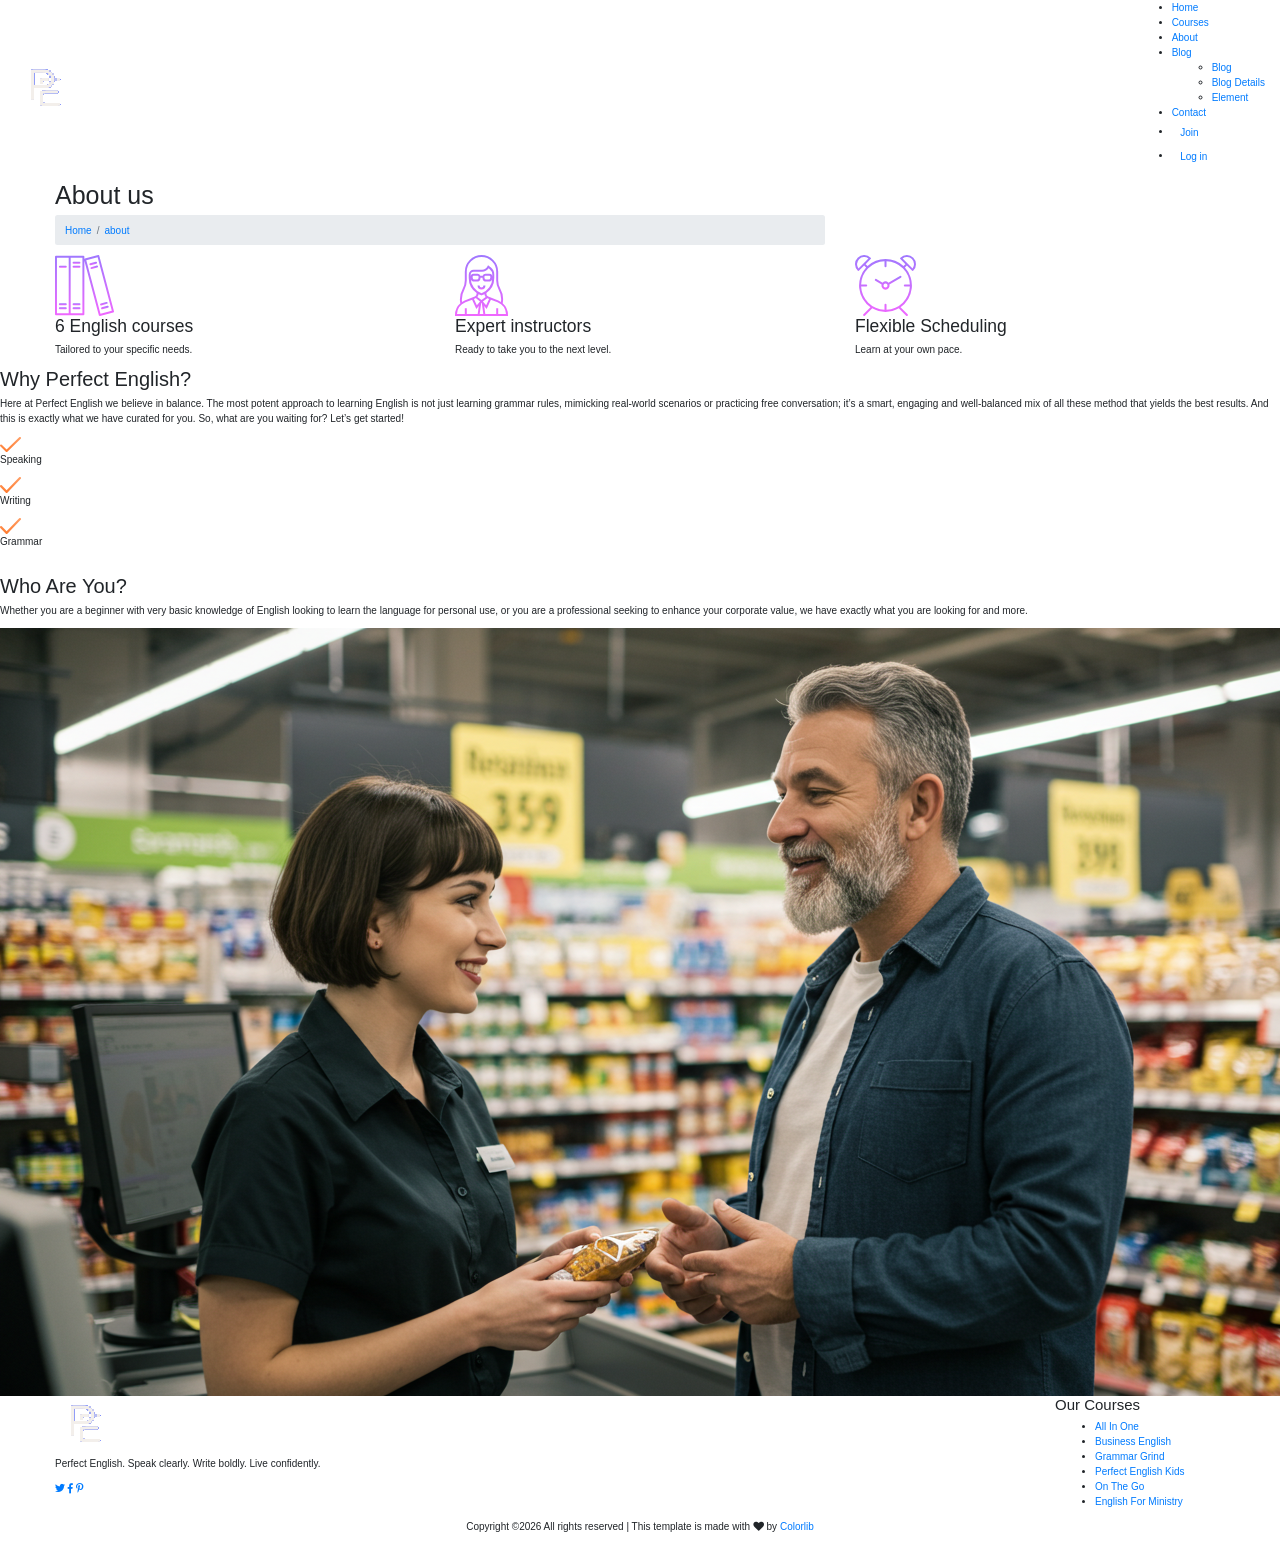
==== about.html @ d65aa001 "About page update" ====
<!doctype html>
<html class="no-js" lang="zxx">
<head>
    <meta charset="utf-8">
    <meta http-equiv="x-ua-compatible" content="ie=edge">
    <title>Courses | Education</title>
    <meta name="description" content="">
    <meta name="viewport" content="width=device-width, initial-scale=1">
    <link rel="manifest" href="site.webmanifest">
    <link rel="shortcut icon" type="image/x-icon" href="assets/img/favicon.ico">

    <!-- CSS here -->
    <link rel="stylesheet" href="assets/css/bootstrap.min.css">
    <link rel="stylesheet" href="assets/css/owl.carousel.min.css">
    <link rel="stylesheet" href="assets/css/slicknav.css">
    <link rel="stylesheet" href="assets/css/flaticon.css">
    <link rel="stylesheet" href="assets/css/progressbar_barfiller.css">
    <link rel="stylesheet" href="assets/css/gijgo.css">
    <link rel="stylesheet" href="assets/css/animate.min.css">
    <link rel="stylesheet" href="assets/css/animated-headline.css">
    <link rel="stylesheet" href="assets/css/magnific-popup.css">
    <link rel="stylesheet" href="assets/css/fontawesome-all.min.css">
    <link rel="stylesheet" href="assets/css/themify-icons.css">
    <link rel="stylesheet" href="assets/css/slick.css">
    <link rel="stylesheet" href="assets/css/nice-select.css">
    <link rel="stylesheet" href="assets/css/style.css">
</head>

<body>
    <!-- ? Preloader Start -->
    <div id="preloader-active">
        <div class="preloader d-flex align-items-center justify-content-center">
            <div class="preloader-inner position-relative">
                <div class="preloader-circle"></div>
                <div class="preloader-img pere-text">
                    <img src="assets/img/logo/PE purblue copy.png" alt="">
                </div>
            </div>
        </div>
    </div>
    <!-- Preloader Start -->
    <!-- Header Start -->
    <div class="header-area header-transparent">
        <div class="main-header ">
            <div class="header-bottom  header-sticky">
                <div class="container-fluid">
                    <div class="row align-items-center">
                        <!-- Logo -->
                        <div class="col-xl-2 col-lg-2">
                            <div class="logo">
                                <a href="index.html"><img src="assets/img/logo/PE purblue.png" alt=""></a>
                            </div>
                        </div>
                        <div class="col-xl-10 col-lg-10">
                            <div class="menu-wrapper d-flex align-items-center justify-content-end">
                                <!-- Main-menu -->
                                <div class="main-menu d-none d-lg-block">
                                    <nav>
                                        <ul id="navigation">                                                                                          
                                            <li class="active" ><a href="index.html">Home</a></li>
                                            <li><a href="courses.html">Courses</a></li>
                                            <li><a href="about.html">About</a></li>
                                            <li><a href="#">Blog</a>
                                                <ul class="submenu">
                                                    <li><a href="blog.html">Blog</a></li>
                                                    <li><a href="blog_details.html">Blog Details</a></li>
                                                    <li><a href="elements.html">Element</a></li>
                                                </ul>
                                            </li>
                                            <li><a href="contact.html">Contact</a></li>
                                            <!-- Button -->
                                            <li class="button-header margin-left "><a href="#" class="btn">Join</a></li>
                                            <li class="button-header"><a href="login.html" class="btn btn3">Log in</a></li>
                                        </ul>
                                    </nav>
                                </div>
                            </div>
                        </div> 
                        <!-- Mobile Menu -->
                        <div class="col-12">
                            <div class="mobile_menu d-block d-lg-none"></div>
                        </div>
                    </div>
                </div>
            </div>
        </div>
    </div>
    <!-- Header End -->
    <main>
        <!--? slider Area Start-->
        <section class="slider-area slider-area2">
            <div class="slider-active">
                <!-- Single Slider -->
                <div class="single-slider slider-height2">
                    <div class="container">
                        <div class="row">
                            <div class="col-xl-8 col-lg-11 col-md-12">
                                <div class="hero__caption hero__caption2">
                                    <h1 data-animation="bounceIn" data-delay="0.2s">About us</h1>
                                    <!-- breadcrumb Start-->
                                    <nav aria-label="breadcrumb">
                                        <ol class="breadcrumb">
                                            <li class="breadcrumb-item"><a href="index.html">Home</a></li>
                                            <li class="breadcrumb-item"><a href="#">about</a></li> 
                                        </ol>
                                    </nav>
                                    <!-- breadcrumb End -->
                                </div>
                            </div>
                        </div>
                    </div>          
                </div>
            </div>
        </section>
        <div class="services-area services-area2 section-padding40">
            <div class="container">
                <div class="row justify-content-sm-center">
                    <div class="col-lg-4 col-md-6 col-sm-8">
                        <div class="single-services mb-30">
                            <div class="features-icon">
                                <img src="assets/img/icon/icon1.svg" alt="">
                            </div>
                            <div class="features-caption">
                                <h3>6 English courses</h3>
                                <p>Tailored to your specific needs.</p>
                            </div>
                        </div>
                    </div>
                    <div class="col-lg-4 col-md-6 col-sm-8">
                        <div class="single-services mb-30">
                            <div class="features-icon">
                                <img src="assets/img/icon/icon2.svg" alt="">
                            </div>
                            <div class="features-caption">
                                <h3>Expert instructors</h3>
                                <p>Ready to take you to the next level.</p>
                            </div>
                        </div>
                    </div>
                    <div class="col-lg-4 col-md-6 col-sm-8">
                        <div class="single-services mb-30">
                            <div class="features-icon">
                                <img src="assets/img/icon/icon3.svg" alt="">
                            </div>
                            <div class="features-caption">
                                <h3>Flexible Scheduling</h3>
                                <p>Learn at your own pace.</p>
                            </div>
                        </div>
                    </div>
                </div>
            </div>
        </div>
        <!--? About Area-1 Start -->
        <section class="about-area1  fix pt-10">
            <div class="support-wrapper  align-items-center">
                <div class="left-content1">
                    <!-- <div class="about-icon">
                        <img src="assets/img/icon/about.svg" alt="">
                    </div> -->
                    <!-- section tittle -->
                    <div class="section-tittle section-tittle2 mb-55">
                        <div class="front-text">
                            <h2 class="">Why Perfect English?</h2>
                            <p>
                                Here at Perfect English we believe in balance. The most potent approach to learning English is not
                                just learning grammar rules, mimicking real-world scenarios or practicing free conversation; it’s a
                                smart, engaging and well-balanced mix of all these method that yields the best results. And this is
                                exactly what we have curated for you. So, what are you waiting for? Let’s get started!
                            </p>
                        </div>
                    </div>
                    <div class="single-features">
                        <div class="features-icon">
                            <img src="assets/img/icon/right-icon.svg" alt="">
                        </div>
                        <div class="features-caption">
                            <p>Speaking</p>
                        </div>
                    </div>
                    <div class="single-features">
                        <div class="features-icon">
                            <img src="assets/img/icon/right-icon.svg" alt="">
                        </div>
                        <div class="features-caption">
                            <p>Writing</p>
                        </div>
                    </div>

                    <div class="single-features">
                        <div class="features-icon">
                            <img src="assets/img/icon/right-icon.svg" alt="">
                        </div>
                        <div class="features-caption">
                            <p>Grammar</p>
                        </div>
                    </div>
                </div>
            </div>
        </section>
        <section class="about-area1  fix pt-10">
            <div class="support-wrapper  align-items-center">
                <div class="left-content1">
                    <br>
                    <!-- section title -->
                    <div class="section-tittle section-tittle2 mb-55">
                        <div class="front-text">
                            <h2 class="">Who Are You?</h2>
                            <p>
                                Whether you are a beginner with very basic knowledge of English looking to learn the language for
                                personal use, or you are a professional seeking to enhance your corporate value, we have exactly
                                what you are looking for and more.
                            </p>
                        </div>
                    </div>
                </div>
            </div>
        </section>
        <!-- About Area End -->
        <!--? top subjects Area Start -->
        
        <!-- top subjects End -->
        <!--? About Area-3 Start -->
        <section class="about-area3 fix">
            <div class="support-wrapper align-items-center">
                <div class="right-content3">
                    <!-- img -->
                    <div class="right-img">
                        <img src="assets/img/gallery/pe-images/onthego3.jpg" alt="">
                    </div>
                </div>
                
            </div>
        </section>
        <!-- About Area End -->
        <!--? Team -->
        <section class="team-area section-padding40 fix">
            <!-- <div class="container">
                <div class="row justify-content-center">
                    <div class="col-xl-7 col-lg-8">
                        <div class="section-tittle text-center mb-55">
                            <h2>Community experts</h2>
                        </div>
                    </div>
                </div>
                <div class="team-active">
                    <div class="single-cat text-center">
                        <div class="cat-icon">
                            <img src="assets/img/gallery/team1.png" alt="">
                        </div>
                        <div class="cat-cap">
                            <h5><a href="services.html">Mr. Urela</a></h5>
                            <p>The automated process all your website tasks.</p>
                        </div>
                    </div>
                    <div class="single-cat text-center">
                        <div class="cat-icon">
                            <img src="assets/img/gallery/team2.png" alt="">
                        </div>
                        <div class="cat-cap">
                            <h5><a href="services.html">Mr. Uttom</a></h5>
                            <p>The automated process all your website tasks.</p>
                        </div>
                    </div>
                    <div class="single-cat text-center">
                        <div class="cat-icon">
                            <img src="assets/img/gallery/team3.png" alt="">
                        </div>
                        <div class="cat-cap">
                            <h5><a href="services.html">Mr. Shakil</a></h5>
                            <p>The automated process all your website tasks.</p>
                        </div>
                    </div>
                    <div class="single-cat text-center">
                        <div class="cat-icon">
                            <img src="assets/img/gallery/team4.png" alt="">
                        </div>
                        <div class="cat-cap">
                            <h5><a href="services.html">Mr. Arafat</a></h5>
                            <p>The automated process all your website tasks.</p>
                        </div>
                    </div>
                    <div class="single-cat text-center">
                        <div class="cat-icon">
                            <img src="assets/img/gallery/team3.png" alt="">
                        </div>
                        <div class="cat-cap">
                            <h5><a href="services.html">Mr. saiful</a></h5>
                            <p>The automated process all your website tasks.</p>
                        </div>
                    </div>
                </div>
            </div> -->
        </section>
        <!-- Services End -->
    </main>
    <footer>
        <div class="footer-wrappper footer-bg">
           <!-- Footer Start-->
           <div class="footer-area footer-padding">
               <div class="container">
                   <div class="row justify-content-between">
                       <div class="col-xl-4 col-lg-5 col-md-4 col-sm-6">
                           <div class="single-footer-caption mb-50">
                               <div class="single-footer-caption mb-30">
                                   <!-- logo -->
                                   <div class="footer-logo mb-25">
                                       <a href="index.html"><img src="assets/img/logo/PE purblue.png" alt=""></a>
                                   </div>
                                   <div class="footer-tittle">
                                       <div class="footer-pera">
                                           <p>Perfect English. Speak clearly. Write boldly. Live confidently.</p>
                                       </div>
                                   </div>
                                   <!-- social -->
                                   <div class="footer-social">
                                       <a href="#"><i class="fab fa-twitter"></i></a>
                                       <a href="https://bit.ly/sai4ull"><i class="fab fa-facebook-f"></i></a>
                                       <a href="#"><i class="fab fa-pinterest-p"></i></a>
                                   </div>
                               </div>
                           </div>
                       </div>
                       <div class="col-xl-2 col-lg-3 col-md-4 col-sm-5">
                           <div class="single-footer-caption mb-50">
                               <div class="footer-tittle">
                                   <h4>Our Courses</h4>
                                   <ul>
                                       <li><a href="#">All In One</a></li>
                                       <li><a href="#">Business English</a></li>
                                       <li><a href="#">Grammar Grind</a></li>
                                       <li><a href="#">Perfect English Kids</a></li>
                                       <li><a href="#">On The Go</a></li>
                                       <li><a href="#">English For Ministry</a></li>
                                   </ul>
                               </div>
                           </div>
                       </div>
                   </div>
               </div>
           </div>
           <!-- footer-bottom area -->
           <div class="footer-bottom-area">
               <div class="container">
                   <div class="footer-border">
                       <div class="row d-flex align-items-center">
                           <div class="col-xl-12 ">
                               <div class="footer-copy-right text-center">
                                   <p><!-- Link back to Colorlib can't be removed. Template is licensed under CC BY 3.0. -->
                                     Copyright &copy;<script>document.write(new Date().getFullYear());</script> All rights reserved | This template is made with <i class="fa fa-heart" aria-hidden="true"></i> by <a href="https://colorlib.com" target="_blank">Colorlib</a>
                                     <!-- Link back to Colorlib can't be removed. Template is licensed under CC BY 3.0. --></p>
                                 </div>
                             </div>
                         </div>
                     </div>
                 </div>
             </div>
             <!-- Footer End-->
         </div>
     </footer>
  <!-- Scroll Up -->
  <div id="back-top" >
    <a title="Go to Top" href="#"> <i class="fas fa-level-up-alt"></i></a>
</div>

<!-- JS here -->
<script src="./assets/js/vendor/modernizr-3.5.0.min.js"></script>
<!-- Jquery, Popper, Bootstrap -->
<script src="./assets/js/vendor/jquery-1.12.4.min.js"></script>
<script src="./assets/js/popper.min.js"></script>
<script src="./assets/js/bootstrap.min.js"></script>
<!-- Jquery Mobile Menu -->
<script src="./assets/js/jquery.slicknav.min.js"></script>

<!-- Jquery Slick , Owl-Carousel Plugins -->
<script src="./assets/js/owl.carousel.min.js"></script>
<script src="./assets/js/slick.min.js"></script>
<!-- One Page, Animated-HeadLin -->
<script src="./assets/js/wow.min.js"></script>
<script src="./assets/js/animated.headline.js"></script>
<script src="./assets/js/jquery.magnific-popup.js"></script>

<!-- Date Picker -->
<script src="./assets/js/gijgo.min.js"></script>
<!-- Nice-select, sticky -->
<script src="./assets/js/jquery.nice-select.min.js"></script>
<script src="./assets/js/jquery.sticky.js"></script>
<!-- Progress -->
<script src="./assets/js/jquery.barfiller.js"></script>

<!-- counter , waypoint,Hover Direction -->
<script src="./assets/js/jquery.counterup.min.js"></script>
<script src="./assets/js/waypoints.min.js"></script>
<script src="./assets/js/jquery.countdown.min.js"></script>
<script src="./assets/js/hover-direction-snake.min.js"></script>

<!-- contact js -->
<script src="./assets/js/contact.js"></script>
<script src="./assets/js/jquery.form.js"></script>
<script src="./assets/js/jquery.validate.min.js"></script>
<script src="./assets/js/mail-script.js"></script>
<script src="./assets/js/jquery.ajaxchimp.min.js"></script>

<!-- Jquery Plugins, main Jquery -->	
<script src="./assets/js/plugins.js"></script>
<script src="./assets/js/main.js"></script>

</body>
</html>
---- assets/css/flaticon.css ----
/*
  	Flaticon icon font: Flaticon
  	Creation date: 02/06/2020 05:24
  	*/

@font-face {
  font-family: "Flaticon";
  src: url("../fonts/Flaticon.eot");
  src: url("../fonts/Flaticon.eot?#iefix") format("embedded-opentype"),
       url("../fonts/Flaticon.woff2") format("woff2"),
       url("../fonts/Flaticon.woff") format("woff"),
       url("../fonts/Flaticon.ttf") format("truetype"),
       url("../fonts/Flaticon.svg#Flaticon") format("svg");
  font-weight: normal;
  font-style: normal;
}

@media screen and (-webkit-min-device-pixel-ratio:0) {
  @font-face {
    font-family: "Flaticon";
    src: url("../fonts/Flaticon.svg#Flaticon") format("svg");
  }
}

[class^="flaticon-"]:before, [class*=" flaticon-"]:before,
[class^="flaticon-"]:after, [class*=" flaticon-"]:after {   
  font-family: Flaticon;
font-style: normal;
}

.flaticon-null:before { content: "\f100"; }
.flaticon-null-1:before { content: "\f101"; }
.flaticon-gear:before { content: "\f102"; }
.flaticon-think:before { content: "\f103"; }
---- assets/css/progressbar_barfiller.css ----
/* Custom Code skills */
.single-skill{
  display: flex;
}

.single-skill span {
	color: #79838b;
	font-size: 13px;
	font-weight: 300;
	letter-spacing: 0;
	margin-bottom: 14px;
	display: block;
}
.single-skill .bar-progress {
	width: 100%;
}
.single-skill .bar-title {
  width: 20%;
  margin-bottom: 19px;
}

.skills-content {
  padding-top: 200px;
  padding-left: 70px;
}

.skills-shape-bg {
  height: 651px;
  width: 868px;
  position: absolute;
  content: "";
  border: 2px solid #4d4d4d;
  left: 40%;
  top: 255px;
}

.skills-shape-bg::before {
  position: absolute;
  content: "";
  height: 465px;
  width: 300px;
  border: 2px solid #4d4d4d;
  left: -35%;
  top: 50%;
  transform: translateY(-50%);
  border-right: 0;
}



/* Default */
.barfiller {
	width: 100%;
	height: 10px;
	background: #f6f9fc;
  position: relative;
  border-radius: 5px;
}

.barfiller .fill {
  display: block;
  position: relative;
  width: 0px;
  height: 100%;
  background: #333;
  z-index: 1;
  border-radius: 5px;
}

.barfiller .tipWrap { display: none; }

.barfiller .tip {
  margin-top: -28px;
  padding: 2px 4px;
  font-size: 16px;
  color: #09cc7f;
  left: 0px;
  position: absolute;
  z-index: 2;
  background: transparent;
  font-weight: 800;
}

.barfiller .tip:after {
  border: solid;
  border-color: rgba(0,0,0,.8) transparent;
  border-width: 6px 6px 0 6px;
  content: "";
  display: block;
  position: absolute;
  left: 9px;
  top: 100%;
  z-index: 9;
  display: none;
  
}
---- assets/css/gijgo.css ----
.gj-button {
    background-color: #f5f5f5;
    border: 1px solid #ddd;
    color: #000;
    border-radius: 3px;
    padding: 6px 10px;
    cursor: pointer;
}

.gj-unselectable {
    -webkit-touch-callout: none;
    -webkit-user-select: none;
    -khtml-user-select: none;
    -moz-user-select: none;
    -ms-user-select: none;
    user-select: none;
}

.gj-row {
    display: -webkit-box;
    display: -ms-flexbox;
    display: flex;
    -ms-flex-wrap: wrap;
    flex-wrap: wrap;
}

.gj-margin-left-5 {
    margin-left: 5px;
}

.gj-margin-left-10 {
    margin-left: 10px;
}

.gj-width-full {
    width: 100%;
}

.gj-cursor-pointer {
    cursor: pointer;
}

.gj-text-align-center {
    text-align: center;
}

.gj-font-size-16 {
    font-size: 16px;
}

.gj-hidden {
    display: none;
}

/** Material Design */
.gj-button-md {
    background: 0 0;
    border: none;
    border-radius: 2px;
    color: rgba(0, 0, 0, 0.87);
    position: relative;
    height: 36px;
    margin: 0;
    min-width: 64px;
    padding: 0 16px;
    display: inline-block;
    font-family: "Roboto","Helvetica","Arial",sans-serif;
    font-size: 1rem;
    font-weight: 500;
    text-transform: uppercase;
    letter-spacing: 0;
    overflow: hidden;
    will-change: box-shadow;
    transition: box-shadow .2s cubic-bezier(.4,0,1,1),background-color .2s cubic-bezier(.4,0,.2,1),color .2s cubic-bezier(.4,0,.2,1);
    outline: none;
    cursor: pointer;
    text-decoration: none;
    text-align: center;
    line-height: 36px;
    vertical-align: middle;
    overflow: hidden;
    -webkit-user-select: none;
    -moz-user-select: none;
    -ms-user-select: none;
    user-select: none;
}

.gj-button-md:hover {
    background-color: rgba(158,158,158,.2);
}

.gj-button-md:disabled {
    color: rgba(0,0,0,.26);
    background: 0 0;
}

.gj-button-md .material-icons,
.gj-button-md .gj-icon {
    vertical-align: middle;
    /*font-size: 1.3rem;
    margin-right: 4px;*/
}

.gj-button-md.gj-button-md-icon {
    width: 24px;
    height: 31px;
    min-width: 24px;
    padding: 0px;
    display: table;
}

.gj-button-md.gj-button-md-icon .material-icons,
.gj-button-md.gj-button-md-icon .gj-icon {
    display: table-cell;
    margin-right: 0px;
    width: 24px;
    height: 24px;
}

.gj-button-md.active {
    background-color: rgba(158,158,158,.4);
}

.gj-button-md-group {
    position: relative;
    display: inline-block;
    vertical-align: middle;
}
.gj-textbox-md {
	/* border: none; */
	/* border-bottom: 1px solid rgba(0,0,0,.42); */
	display: block;
	font-family: "Helvetica","Arial",sans-serif;
	font-size: 16px;
	line-height: 16px;
	/* padding: 4px 0px; */
	margin: 0;
	/* width: 100%; */
	background: 0 0;
	/* text-align: ; */
	color: rgba(0,0,0,.87);
	padding-left: 44px;
	border: 1px solid #dca73a;
	/* padding: 15px 15px; */
	/* text-align: center; */
	width: 177px;
	height: 55px;
	border-radius: 5px;
}
.gj-textbox-md:focus,
.gj-textbox-md:active {
    /* border-bottom: 2px solid rgba(0,0,0,.42); */
    outline: none;
}

.gj-textbox-md::placeholder {
    color: #8e8e8e;
}

.gj-textbox-md:-ms-input-placeholder {
    color: #8e8e8e;
}

.gj-textbox-md::-ms-input-placeholder {
    color: #8e8e8e;
}

.gj-md-spacer-24 {
    min-width: 24px;
    width: 24px;
    display: inline-block;
}

.gj-md-spacer-32 {
    min-width: 32px;
    width: 32px;
    display: inline-block;
}

.gj-modal {
    position: fixed;
    top: 0;
    right: 0;
    bottom: 0;
    left: 0;
    z-index: 1203;
    display: none;
    overflow: hidden;
    -webkit-overflow-scrolling: touch;
    outline: 0;
    background-color: rgba(0, 0, 0, 0.54118);
    transition: 200ms ease opacity;
    will-change: opacity;
}

/* List */
ul.gj-list li [data-role="wrapper"] {
    display: table;
    width: 100%;
}

ul.gj-list li [data-role="checkbox"] {
    display: table-cell;
    vertical-align:middle;
    text-align:center;
}

ul.gj-list li [data-role="image"] {
    display: table-cell;
    vertical-align:middle;
    text-align:center;
}

ul.gj-list li [data-role="display"] {
    display: table-cell;
    vertical-align:middle;
    cursor: pointer;
}

ul.gj-list li [data-role="display"]:empty:before {
  content: "\200b"; /* unicode zero width space character */
}

/* List - Bootstrap */
ul.gj-list-bootstrap {
    padding-left: 0px;
    margin-bottom: 0px;
}

ul.gj-list-bootstrap li {
    padding: 0px;
}

ul.gj-list-bootstrap li [data-role="wrapper"] {
    padding: 0px 10px;
}

ul.gj-list-bootstrap li [data-role="checkbox"] {
    width: 24px;
    padding: 3px;
}

ul.gj-list-bootstrap li [data-role="image"] {
    width: 24px;
    height: 24px;
}

ul.gj-list-bootstrap li [data-role="display"] {
    padding: 8px 0px 8px 4px;
}

.list-group-item.active ul li, .list-group-item.active:focus ul li, .list-group-item.active:hover ul li {
    text-shadow: none;
    color:initial;
}

/* List - Material Design */
ul.gj-list-md {
    padding: 0px;
    list-style: none;
    list-style-type: none;
    line-height: 24px;
    letter-spacing: 0;
    color: #616161; /* Gray 700 */
}

ul.gj-list-md li {
    display: list-item;
    list-style-type: none;
    padding: 0px;
    min-height: unset;
    box-sizing: border-box;
    align-items: center;
    cursor: default;
    overflow: hidden;

    font-family: "Roboto","Helvetica","Arial",sans-serif;
    font-size: 16px;
    font-weight: 400;
    letter-spacing: .04em;
    line-height: 1;
    
    -webkit-flex-direction: row;
    -ms-flex-direction: row;
    flex-direction: row;
    -webkit-flex-wrap: nowrap;
    -ms-flex-wrap: nowrap;
    flex-wrap: nowrap;
}

ul.gj-list-md li [data-role="checkbox"] {
    height: 24px;
    width: 24px;
}

ul.gj-list-md li [data-role="image"] {
    height: 24px;
    width: 24px;
}

ul.gj-list-md li [data-role="display"] {
    padding: 8px 0px 8px 5px;
    order: 0;
    flex-grow: 2;
    text-decoration: none;
    box-sizing: border-box;
    align-items: center;
    text-align: left;
    color: rgba(0,0,0,.87);
}

ul.gj-list-md li.disabled>[data-role="wrapper"]>[data-role="display"] {
    color: #9E9E9E; /* Gray 500 */
}

.gj-list-md-active {
    background: #e0e0e0;
    color: #3f51b5;
}


/* Picker */
.gj-picker {
    position: absolute;
    z-index: 1203;
    background-color: #fff;
}

.gj-picker .selected {
    color: #fff;
}

/* Material Design */
.gj-picker-md {
    font-family: "Roboto","Helvetica","Arial",sans-serif;
    font-size: 16px;
    font-weight: 400;
    letter-spacing: .04em;
    line-height: 1;
    color: rgba(0,0,0,.87);
    border: 1px solid #E0E0E0;
}

.gj-modal .gj-picker-md {
    border: 0px;
}

.gj-picker-md [role="header"] {
    color: rgba(255, 255, 255, 0.54);
    display: flex;
    background: #2196f3;
    align-items: baseline;
    user-select: none;
    justify-content: center;
}

.gj-picker-md [role="footer"] {
    float: right;
    padding: 10px;
}

.gj-picker-md [role="footer"] button.gj-button-md {
    color: #2196f3;
    font-weight: bold;
    font-size: 13px;
}

/* Bootstrap */
.gj-picker-bootstrap {
    border-radius: 4px;
    border: 1px solid #E0E0E0;
}

.gj-picker-bootstrap .selected {
    color: #888;
}

.gj-picker-bootstrap [role="header"] {
    background: #eee;
    color: #AAA;
}
@font-face {
    font-family: 'gijgo-material';
    src: url('../fonts/gijgo-material.eot?235541');
    src: url('../fonts/gijgo-material.eot?235541#iefix') format('embedded-opentype'), url('../fonts/gijgo-material.ttf?235541') format('truetype'), url('../fonts/gijgo-material.woff?235541') format('woff'), url('../fonts/gijgo-material.svg?235541#gijgo-material') format('svg');
    font-weight: normal;
    font-style: normal;
}

.gj-icon {
    /* use !important to prevent issues with browser extensions that change fonts */
    font-family: 'gijgo-material' !important;
    font-size: 24px;
    speak: none;
    font-style: normal;
    font-weight: normal;
    font-variant: normal;
    text-transform: none;
    line-height: 1;
    /* Enable Ligatures ================ */
    letter-spacing: 0;
    -webkit-font-feature-settings: "liga";
    -moz-font-feature-settings: "liga=1";
    -moz-font-feature-settings: "liga";
    -ms-font-feature-settings: "liga" 1;
    font-feature-settings: "liga";
    -webkit-font-variant-ligatures: discretionary-ligatures;
    font-variant-ligatures: discretionary-ligatures;
    /* Better Font Rendering =========== */
    -webkit-font-smoothing: antialiased;
    -moz-osx-font-smoothing: grayscale;
}

.gj-icon.undo:before {
    content: "\e900";
}

.gj-icon.vertical-align-top:before {
    content: "\e901";
}

.gj-icon.vertical-align-center:before {
    content: "\e902";
}

.gj-icon.vertical-align-bottom:before {
    content: "\e903";
}

.gj-icon.arrow-dropup:before {
    content: "\e904";
}

.gj-icon.clock:before {
    content: "\e905";
}

.gj-icon.refresh:before {
    content: "\e906";
}

.gj-icon.last-page:before {
    content: "\e907";
}

.gj-icon.first-page:before {
    content: "\e908";
}

.gj-icon.cancel:before {
    content: "\e909";
}

.gj-icon.clear:before {
    content: "\e90a";
}

.gj-icon.check-circle:before {
    content: "\e90b";
}

.gj-icon.delete:before {
    content: "\e90c";
}

.gj-icon.arrow-upward:before {
    content: "\e90d";
}

.gj-icon.arrow-forward:before {
    content: "\e90e";
}

.gj-icon.arrow-downward:before {
    content: "\e90f";
}

.gj-icon.arrow-back:before {
    content: "\e910";
}

.gj-icon.list-numbered:before {
    content: "\e911";
}

.gj-icon.list-bulleted:before {
    content: "\e912";
}

.gj-icon.indent-increase:before {
    content: "\e913";
}

.gj-icon.indent-decrease:before {
    content: "\e914";
}

.gj-icon.redo:before {
    content: "\e915";
}

.gj-icon.align-right:before {
    content: "\e916";
}

.gj-icon.align-left:before {
    content: "\e917";
}

.gj-icon.align-justify:before {
    content: "\e918";
}

.gj-icon.align-center:before {
    content: "\e919";
}

.gj-icon.strikethrough:before {
    content: "\e91a";
}

.gj-icon.italic:before {
    content: "\e91b";
}

.gj-icon.underlined:before {
    content: "\e91c";
}

.gj-icon.bold:before {
    content: "\e91d";
}

.gj-icon.arrow-dropdown:before {
    content: "\e91e";
}

.gj-icon.done:before {
    content: "\e91f";
}

.gj-icon.pencil:before {
    content: "\e920";
}

.gj-icon.minus:before {
    content: "\e921";
}

.gj-icon.plus:before {
    content: "\e922";
}

.gj-icon.chevron-up:before {
    content: "\e923";
}

.gj-icon.chevron-right:before {
    content: "\e924";
}

.gj-icon.chevron-down:before {
    content: "\e925";
}

.gj-icon.chevron-left:before {
    content: "\e926";
}

.gj-icon.event:before {
    content: "\e927";
}
.gj-draggable {
    cursor: move;
}
.gj-resizable-handle {
    position: absolute;
    font-size: 0.1px;
    display: block;
    -ms-touch-action: none;
    touch-action: none;
    z-index: 1203;
}

.gj-resizable-n {
    cursor: n-resize;
    height: 7px;
    width: 100%;
    top: -5px;
    left: 0;
}
.gj-resizable-e {
    cursor: e-resize;
    width: 7px;
    right: -5px;
    top: 0;
    height: 100%;
}
.gj-resizable-s {
    cursor: s-resize;
    height: 7px;
    width: 100%;
    bottom: -5px;
    left: 0;
}
.gj-resizable-w {
	cursor: w-resize;
	width: 7px;
	left: -5px;
	top: 0;
	height: 100%;
}
.gj-resizable-se {
	cursor: se-resize;
	width: 12px;
	height: 12px;
	right: 1px;
	bottom: 1px;
}
.gj-resizable-sw {
	cursor: sw-resize;
	width: 9px;
	height: 9px;
	left: -5px;
	bottom: -5px;
}
.gj-resizable-nw {
	cursor: nw-resize;
	width: 9px;
	height: 9px;
	left: -5px;
	top: -5px;
}
.gj-resizable-ne {
	cursor: ne-resize;
	width: 9px;
	height: 9px;
	right: -5px;
	top: -5px;
}

.gj-dialog-footer {
    position: absolute;
    bottom: 0px;
    width: 100%;
    margin-top: 0px;
}

.gj-dialog-scrollable [data-role="body"] {
    overflow-x: hidden;
    overflow-y: scroll;
}

/** Bootstrap 3 **/
.gj-dialog-bootstrap {
    overflow: hidden;
    z-index: 1202;
}

.gj-dialog-bootstrap [data-role="title"] {
    display: inline;
}
.gj-dialog-bootstrap [data-role="close"] {
    line-height: 1.42857143;
}

/** Bootstrap 4 **/
.gj-dialog-bootstrap4 {
    overflow: hidden;
    z-index: 1202;
}

.gj-dialog-bootstrap4 [data-role="title"] {
    display: inline;
}
.gj-dialog-bootstrap4 [data-role="close"] {
    line-height: 1.5;
}

/** Material Design **/
.gj-dialog-md {
    background-color: #FFF;
    overflow: hidden;
    border: none;
    box-shadow: 0 11px 15px -7px rgba(0,0,0,.2), 0 24px 38px 3px rgba(0,0,0,.14), 0 9px 46px 8px rgba(0,0,0,.12);
    box-sizing: border-box;
    position: relative;
    display: -webkit-box;
    display: -webkit-flex;
    display: -ms-flexbox;
    display: flex;
    -webkit-box-orient: vertical;
    -webkit-box-direction: normal;
    -webkit-flex-direction: column;
    -ms-flex-direction: column;
    flex-direction: column;
    -webkit-background-clip: padding-box;
    background-clip: padding-box;
    outline: 0;
    z-index: 1202;
}

.gj-dialog-md-header {
    padding: 24px 24px 0px 24px;
    font-family: "Roboto","Helvetica","Arial",sans-serif;
}

.gj-dialog-md-title {
    margin: 0;
    font-weight: 400;
    display: inline;
    line-height: 28px;
    font-size: 20px;
}

.gj-dialog-md-close {
    -webkit-appearance: none;
    padding: 0;
    cursor: pointer;
    background: 0 0;
    border: 0;
    float: right;
    line-height: 28px;
    font-size: 28px;
}

.gj-dialog-md-body {
    padding: 20px 24px 24px 24px;
    color: rgba(0,0,0,.54);
    font-family: "Helvetica","Arial",sans-serif;
    font-size: 14px;
    font-weight: 400;
    line-height: 20px;
}

.gj-dialog-md-footer {
    padding: 8px 8px 8px 24px;
    display: -webkit-flex;
    display: -ms-flexbox;
    display: flex;
    -webkit-flex-direction: row-reverse;
    -ms-flex-direction: row-reverse;
    flex-direction: row-reverse;
    -webkit-flex-wrap: wrap;
    -ms-flex-wrap: wrap;
    flex-wrap: wrap;

    box-sizing: border-box;
}

.gj-dialog-md-footer>*:first-child {
    margin-right: 0;
}

.gj-dialog-md-footer>* {
    margin-right: 8px;
    height: 36px;
}
DIV.gj-grid-wrapper {
    margin: auto;
    position: relative;
    clear:both;
    z-index: 1;
}

TABLE.gj-grid {
    margin: auto;    
    border-collapse: collapse;
    width: 100%;
    table-layout: fixed;
}

TABLE.gj-grid THEAD TH [data-role="selectAll"] {
    margin: auto;
}

TABLE.gj-grid THEAD TH [data-role="title"] {
    display: inline-block;
}

TABLE.gj-grid THEAD TH [data-role="sorticon"] {
    display: inline-block;
}

TABLE.gj-grid THEAD TH {
    overflow: hidden;
    text-overflow: ellipsis;
}

TABLE.gj-grid.autogrow-header-row THEAD TH {
    overflow: auto;
    text-overflow: initial;
    white-space: pre-wrap;
    -ms-word-break: break-word;
    word-break: break-word;
}

TABLE.gj-grid > tbody > tr > td {
    overflow: hidden;
    position: relative;
}

table.gj-grid tbody div[data-role="display"] {
    vertical-align: middle;
    text-indent: 0;
    white-space: pre-wrap;
    -ms-word-break: break-word;
    word-break: break-word;
}

table.gj-grid.fixed-body-rows tbody div[data-role="display"] {
    overflow: hidden;
    text-overflow: ellipsis;
    white-space: nowrap;
    -ms-word-break: initial;
    word-break: initial;
}

table.gj-grid tfoot DIV[data-role="display"] {
    vertical-align: middle;
    text-indent: 0;
    display: flex;
}

TABLE.gj-grid .fa {
    padding: 2px;
}

TABLE.gj-grid > tbody > tr > td > div {
    padding: 2px;
    overflow: hidden;
}

DIV.gj-grid-wrapper DIV.gj-grid-loading-cover
{
    background: #BBBBBB;
    opacity: 0.5;
    position: absolute;
    vertical-align: middle;
}

DIV.gj-grid-wrapper DIV.gj-grid-loading-text
{
    position: absolute;
    font-weight: bold;
}

/* Bootstrap Theme */
table.gj-grid-bootstrap thead th {
    background-color: #f5f5f5;
    vertical-align:middle;
}

table.gj-grid-bootstrap thead th [data-role="sorticon"] {
    margin-left: 5px;
}

table.gj-grid-bootstrap thead th [data-role="sorticon"] i.gj-icon,
table.gj-grid-bootstrap thead th [data-role="sorticon"] i.material-icons {
    position: absolute;
    font-size: 20px;
    top: 15px;
}

table.gj-grid-bootstrap tbody tr td div[data-role="display"] {
    padding: 0px;
}

.gj-grid-bootstrap-4 .gj-checkbox-bootstrap {
    display: inline-block;
    padding-top: 2px;
}

.gj-grid-bootstrap-4 tbody tr.active {
    background-color: rgba(0,0,0,.075);
}

/* Material Design Theme */
.gj-grid-md {
    position: relative;
    border: 1px solid #e0e0e0;
    border-collapse: collapse;
    white-space: nowrap;
    font-size: 13px;
    font-family: "Roboto","Helvetica","Arial",sans-serif;
    background-color: #fff;
}

.gj-grid-md td:first-of-type, .gj-grid-md th:first-of-type {
    padding-left: 24px;
}

.gj-grid-md th {
    position: relative;
    vertical-align: bottom;
    font-weight: 700;
    line-height: 31px;
    letter-spacing: 0;
    height: 56px;
    font-size: 12px;
    color: rgba(0,0,0,.54);
    padding-bottom: 8px;
    box-sizing: border-box;
    padding: 12px 18px;
    text-align: right;
}

.gj-grid-md td {
    position: relative;
    height: 48px;
    border-top: 1px solid #e0e0e0;
    border-bottom: 1px solid #e0e0e0;
    padding: 12px 18px;
    box-sizing: border-box;
    text-align: left;
    color: rgba(0,0,0,.87);
}

.gj-grid-md tbody tr {
    position: relative;
    height: 48px;
    transition-duration: .28s;
    transition-timing-function: cubic-bezier(.4,0,.2,1);
    transition-property: background-color;
}

.gj-grid-md tbody tr:hover {
    background-color: #EEEEEE; /* Gray 200 */
}

.gj-grid-md tbody tr.gj-grid-md-select {
    background-color: #F5F5F5; /* Grey 100 */
}


table.gj-grid-md thead th [data-role="sorticon"] {
    margin-left: 5px;
}

table.gj-grid-md thead th [data-role="sorticon"] i.gj-icon,
table.gj-grid-md thead th [data-role="sorticon"] i.material-icons {
    position: absolute;
    font-size: 16px;
    top: 19px;
}

table.gj-grid-md thead th.gj-grid-select-all {
    padding-bottom: 3px;
}
/* Hide all prioritized columns by default */
@media only all {
	th.display-1120,
	td.display-1120,
	th.display-960,
	td.display-960,
	th.display-800,
	td.display-800,
	th.display-640,
	td.display-640,
	th.display-480,
	td.display-480,
	th.display-320,
	td.display-320 {
		display: none;
	}
}

/* Show at 320px (20em x 16px) */
@media screen and (min-width: 20em) {
	TABLE.gj-grid-bootstrap th.display-320,
	TABLE.gj-grid-bootstrap td.display-320 {
		display: table-cell;
	}
}
/* Show at 480px (30em x 16px) */
@media screen and (min-width: 30em) {
	TABLE.gj-grid-bootstrap th.display-480,
	TABLE.gj-grid-bootstrap td.display-480 {
		display: table-cell;
	}
}
/* Show at 640px (40em x 16px) */
@media screen and (min-width: 40em) {
	TABLE.gj-grid-bootstrap th.display-640,
	TABLE.gj-grid-bootstrap td.display-640 {
		display: table-cell;
	}
}
/* Show at 800px (50em x 16px) */
@media screen and (min-width: 50em) {
	TABLE.gj-grid-bootstrap th.display-800,
	TABLE.gj-grid-bootstrap td.display-800 {
		display: table-cell;
	}
}
/* Show at 960px (60em x 16px) */
@media screen and (min-width: 60em) {
	TABLE.gj-grid-bootstrap th.display-960,
	TABLE.gj-grid-bootstrap td.display-960 {
		display: table-cell;
	}
}
/* Show at 1,120px (70em x 16px) */
@media screen and (min-width: 70em) {
	TABLE.gj-grid-bootstrap th.display-1120,
	TABLE.gj-grid-bootstrap td.display-1120 {
		display: table-cell;
	}
}

/* Material Design Theme */
.gj-grid-md tfoot tr th {
    padding-right: 14px;
}

.gj-grid-md tfoot tr[data-role="pager"] .gj-grid-mdl-pager-label {
    padding-left: 5px;
    padding-right: 5px;
}

.gj-grid-md tfoot tr[data-role="pager"] .gj-dropdown-md {
    margin-left: 12px;
}

.gj-grid-md tfoot tr[data-role="pager"] .gj-dropdown-md [role="presenter"] {
    font-size: 12px;
    font-weight: bold;
    color: rgba(0,0,0,.54);
}

.gj-grid-md tfoot tr[data-role="pager"] .gj-dropdown-md [role="presenter"] [role="display"] {
    text-align: right;
}

.gj-grid-md tfoot tr[data-role="pager"] .gj-grid-md-limit-select {
    margin-left: 10px;
    font-size: 12px;
    font-weight: bold;
    color: rgba(0,0,0,.54);
}

/* Bootstrap */
.gj-grid-bootstrap tfoot tr[data-role="pager"] th {
    line-height: 30px;
    background-color: #f5f5f5;
}

.gj-grid-bootstrap tfoot tr[data-role="pager"] th > div > div {
    margin-right: 5px;
}

.gj-grid-bootstrap tfoot tr[data-role="pager"] th > div > button {
    margin-right: 5px;
}

.gj-grid-bootstrap-4 tfoot tr[data-role="pager"] th > div button {
    height: 34px;
}

.gj-grid-bootstrap-4 tfoot tr[data-role="pager"] th div .gj-dropdown-bootstrap-4 .gj-dropdown-expander-mi .gj-icon {
    top: 5px;
}

.gj-grid-bootstrap-3 tfoot tr[data-role="pager"] th > div > input {
    margin-right: 5px;
    width: 40px;
    text-align: right;
    display: inline-block;
    font-weight: bold;
}

.gj-grid-bootstrap-4 tfoot tr[data-role="pager"] th > div > div.input-group {
    width: 40px;
}

.gj-grid-bootstrap-4 tfoot tr[data-role="pager"] th > div > div.input-group input {
    text-align: right;
    font-weight: bold;
    height: 34px;
    padding-top: 2px;
    padding-bottom: 6px;
}

.gj-grid-bootstrap tfoot tr[data-role="pager"] th > div > select {
    display: inline-block;
    margin-right: 5px;
    width: 60px;
}

.gj-grid-bootstrap tfoot tr[data-role="pager"] th .gj-dropdown-bootstrap .gj-list-bootstrap [data-role="display"] {
    line-height: 14px;
}

.gj-grid-bootstrap tfoot tr[data-role="pager"] th .gj-dropdown-bootstrap [role="presenter"] [role="display"] {
    font-weight: bold;
}

.gj-grid-bootstrap tfoot tr[data-role="pager"] th .gj-dropdown-bootstrap-3 [role="presenter"] {
    padding: 2px 8px;
}

.gj-grid-bootstrap tfoot tr[data-role="pager"] th .gj-dropdown-bootstrap-4 [role="presenter"] {
    padding: 1px 8px;
}
.gj-grid thead tr th div.gj-grid-column-resizer-wrapper {
    position: relative;
    width: 100%;
    height: 0px; 
    top: 0px; 
    left: 0px; 
    padding: 0px;
}

span.gj-grid-column-resizer {
    position: absolute;
    right: 0px;
    width: 10px;
    top: -100px;
    height: 300px;
    z-index: 1203;
    cursor: e-resize;
}

.gj-grid-resize-cursor {
    cursor: e-resize;
}
.gj-grid-md tbody tr.gj-grid-top-border td {
  border-top: 2px solid #777;
}
.gj-grid-md tbody tr.gj-grid-bottom-border td {
  border-bottom: 2px solid #777;
}

.gj-grid-bootstrap tbody tr.gj-grid-top-border td {
  border-top: 2px solid #777;
}
.gj-grid-bootstrap tbody tr.gj-grid-bottom-border td {
  border-bottom: 2px solid #777;
}
.gj-grid-md thead tr th.gj-grid-left-border,
.gj-grid-md tbody tr td.gj-grid-left-border
{
    border-left: 3px solid #777;
}
.gj-grid-md thead tr th.gj-grid-right-border,
.gj-grid-md tbody tr td.gj-grid-right-border
{
    border-right: 3px solid #777;
}

.gj-grid-bootstrap thead tr th.gj-grid-left-border,
.gj-grid-bootstrap tbody tr td.gj-grid-left-border
{
    border-left: 5px solid #ddd;
}
.gj-grid-bootstrap thead tr th.gj-grid-right-border,
.gj-grid-bootstrap tbody tr td.gj-grid-right-border
{
    border-right: 5px solid #ddd;
}
.gj-dirty {
    position: absolute;
    top: 0px;
    left: 0px;
    border-style: solid;
    border-width: 3px;
    border-color: #f00 transparent transparent #f00;
    padding: 0;
    overflow: hidden;
    vertical-align: top;
}

/* Material Design */
.gj-grid-md tbody tr td.gj-grid-management-column {
    padding: 3px;
}

.gj-grid-md tbody tr td[data-mode="edit"] {
    padding: 0px 18px;
}

.gj-grid-md tbody .gj-dropdown-md [role="presenter"] [role="display"] {
    padding: 0px;
}

/* Bootstrap */
.gj-grid-bootstrap tbody tr td[data-mode="edit"] {
    padding: 0px;
}

.gj-grid-bootstrap tbody tr td[data-mode="edit"] [data-role="edit"] {
    padding: 0px;
}

/* Bootstrap 3 */
.gj-grid-bootstrap-3 tbody tr td.gj-grid-management-column {
    padding: 3px;
}

.gj-grid-bootstrap-3 tbody tr td[data-mode="edit"] {
    height: 38px;
}

.gj-grid-bootstrap-3 tbody tr td[data-mode="edit"] [data-role="edit"] input[type="text"] {
    height: 37px;
    padding: 8px;
}

.gj-grid-bootstrap-3 tbody tr td[data-mode="edit"] .gj-dropdown-bootstrap [role="presenter"] {
    border: 0px;
    border-radius: 0px;
    height: 37px;
    padding-left: 8px;
}

.gj-grid-bootstrap-3 tbody tr td[data-mode="edit"] .gj-datepicker-bootstrap {
    height: 37px;
}

.gj-grid-bootstrap-3 tbody tr td[data-mode="edit"] .gj-datepicker-bootstrap [role="input"] {
    height: 37px;
    border:0px;
    border-radius: 0px;
}

.gj-grid-bootstrap-3 tbody tr td[data-mode="edit"] .gj-datepicker-bootstrap [role="right-icon"] {
    border:0px;
    border-radius: 0px;
}

.gj-grid-bootstrap-3 tbody tr td[data-mode="edit"] .gj-checkbox-bootstrap {
    display: inline-block;
    padding-top: 10px;
    height: 32px;
}

/* Bootstrap 4 */
.gj-grid-bootstrap-4 tbody tr td.gj-grid-management-column {
    padding: 6px;
}

.gj-grid-bootstrap-4 tbody tr td[data-mode="edit"] [data-role="edit"] input[type="text"] {
    height: 48px;
    padding-left: 12px;
}

.gj-grid-bootstrap-4 tbody tr td[data-mode="edit"] .gj-dropdown-bootstrap [role="presenter"] {
    border: 0px;
    border-radius: 0px;
    height: 48px;
    padding-left: 12px;
    font-family: -apple-system,system-ui,BlinkMacSystemFont,"Segoe UI",Roboto,"Helvetica Neue",Arial,sans-serif;
}

.gj-grid-bootstrap-4 tbody tr td[data-mode="edit"] .gj-dropdown-bootstrap-4 [role="expander"].gj-dropdown-expander-mi .gj-icon,
.gj-grid-bootstrap-4 tbody tr td[data-mode="edit"] .gj-dropdown-bootstrap-4 [role="expander"].gj-dropdown-expander-mi .material-icons {
    top: 13px;
}

.gj-grid-bootstrap-4 tbody tr td[data-mode="edit"] .gj-datepicker-bootstrap {
    height: 48px;
}

.gj-grid-bootstrap-4 tbody tr td[data-mode="edit"] .gj-datepicker-bootstrap [role="input"] {
    height: 48px;
    border:0px;
    border-radius: 0px;
}

.gj-grid-bootstrap-4 tbody tr td[data-mode="edit"] .gj-datepicker-bootstrap [role="right-icon"] {
    background-color: #fff;
}

.gj-grid-bootstrap-4 tbody tr td[data-mode="edit"] .gj-datepicker-bootstrap [role="right-icon"] button {
    border: 0px;
    border-radius: 0px;
    width: 43px;
    position: relative;
}

.gj-grid-bootstrap-4 tbody tr td[data-mode="edit"] .gj-datepicker-bootstrap [role="right-icon"] .gj-icon,
.gj-grid-bootstrap-4 tbody tr td[data-mode="edit"] .gj-datepicker-bootstrap [role="right-icon"] .material-icons {
    top: 13px;
    left: 10px;
    font-size: 24px;
}

.gj-grid-bootstrap-4 tbody tr td[data-mode="edit"] .gj-checkbox-bootstrap {
    display: inline-block;
    padding-top: 15px;
    height: 42px;
}
.gj-grid-md thead tr[data-role="filter"] th {
    border-top: 1px solid #e0e0e0;
}

div.gj-grid-wrapper div.gj-grid-bootstrap-toolbar {
    background-color: #f5f5f5;
    padding: 8px;
    font-weight: bold;
    border: 1px solid #ddd;
}

div.gj-grid-wrapper div.gj-grid-bootstrap-4-toolbar {
    background-color: #f5f5f5;
    padding: 12px;
    font-weight: bold;
    border: 1px solid #ddd;
}

div.gj-grid-wrapper div.gj-grid-md-toolbar {
    font-weight: bold;
    font-size: 24px;
    font-family: "Helvetica","Arial",sans-serif;
    background-color: rgb(255, 255, 255);
    
    border-top: 1px solid #e0e0e0;
    border-left: 1px solid #e0e0e0;
    border-right: 1px solid #e0e0e0;
    border-bottom: 0px;
    border-collapse: collapse;

    padding: 0 18px 0px 18px;
    line-height: 56px;
}
table.gj-grid-scrollable tbody {
    overflow-y: auto;
    overflow-x: hidden;
    display: block;
}

/* Material Design */
table.gj-grid-md.gj-grid-scrollable {
    border-bottom: 0px;
}

table.gj-grid-md.gj-grid-scrollable tbody {
    border-right: 1px solid #e0e0e0;
    border-bottom: 1px solid #e0e0e0;
}

table.gj-grid-md.gj-grid-scrollable tfoot {
    border-bottom: 1px solid #e0e0e0;
}

/* Bootstrap 3 */
table.gj-grid-bootstrap.gj-grid-scrollable {
    border-bottom: 0px;
}

table.gj-grid-bootstrap.gj-grid-scrollable tbody {
    border-right: 1px solid #ddd;
    border-bottom: 1px solid #ddd;
}

table.gj-grid-bootstrap.gj-grid-scrollable tbody tr[data-role="row"]:first-child td {
    border-top: 0px;
}

table.gj-grid-bootstrap.gj-grid-scrollable tbody tr[data-role="row"] td:first-child {
    border-left: 0px;
}

table.gj-grid-bootstrap.gj-grid-scrollable tbody tr[data-role="row"] td:last-child {
    border-right: 0px;
}

table.gj-grid-bootstrap.gj-grid-scrollable tfoot {
    border-bottom: 1px solid #ddd;
}

ul.gj-list li [data-role="spacer"] {
    display: table-cell;
}

ul.gj-list li [data-role="expander"] {
    display: table-cell;
    vertical-align:middle;
    text-align:center;
    cursor: pointer;
}

[data-type="tree"] ul li [data-role="expander"].gj-tree-material-icons-expander {
    width: 24px;
}

[data-type="tree"] ul li [data-role="expander"].gj-tree-font-awesome-expander {
    width: 24px;
}

[data-type="tree"] ul li [data-role="expander"].gj-tree-glyphicons-expander {
    width: 24px;
}

[data-type="tree"] ul li [data-role="expander"].gj-tree-glyphicons-expander .glyphicon {
    top: 4px;
    height: 24px;
}

/* Bootstrap Theme */
.gj-tree-bootstrap-3 ul.gj-list-bootstrap li {
    border: 0px;
    border-radius: 0px;
    color: #333;
}

.gj-tree-bootstrap-3 ul.gj-list-bootstrap li.active {
    color: #fff;
}

.gj-tree-bootstrap-3 ul.gj-list-bootstrap li.disabled {
    color: #777;
    background-color: #eee;
}

.gj-tree-bootstrap-4 ul.gj-list-bootstrap li {
    border: 0px;
    border-radius: 0px;
    color: #212529;
}

.gj-tree-bootstrap-4 ul.gj-list-bootstrap li.active {
    color: #fff;
}

.gj-tree-bootstrap-4 ul.gj-list-bootstrap li.disabled {
    color: #868e96;
}

.gj-tree-bootstrap-4 ul.gj-list-bootstrap li ul.gj-list-bootstrap {
    width: 100%;
}

.gj-tree-bootstrap-border ul.gj-list-bootstrap li {
    border: 1px solid #ddd;
}

.gj-tree-bootstrap-border ul.gj-list-bootstrap li ul.gj-list-bootstrap li {
    border-left: 0px;
    border-right: 0px;
}

.gj-tree-bootstrap-border ul.gj-list-bootstrap li:first-child {
    border-top-left-radius: 4px;
    border-top-right-radius: 4px;
}

.gj-tree-bootstrap-border ul.gj-list-bootstrap li:last-child {
    border-bottom-left-radius: 4px;
    border-bottom-right-radius: 4px;
}

.gj-tree-bootstrap-border ul.gj-list-bootstrap li ul.gj-list-bootstrap li:first-child {
    border-top-left-radius: 0px;
    border-top-right-radius: 0px;
}

.gj-tree-bootstrap-border ul.gj-list-bootstrap li ul.gj-list-bootstrap li:last-child {
    border-bottom: 0px;
    border-bottom-left-radius: 0px;
    border-bottom-right-radius: 0px;
}

ul.gj-list-bootstrap li [data-role="expander"].gj-tree-material-icons-expander {
    padding-top: 8px;
    padding-bottom: 4px;
}

ul.gj-list-bootstrap li [data-role="expander"].gj-tree-material-icons-expander .gj-icon {
    width: 24px;
    height: 24px;
}

/* Material Design Theme */
ul.gj-list-md li.disabled > [data-role="wrapper"] > [data-role="expander"] {
    color: #9E9E9E; /* Gray 500 */
}

.gj-tree-md-border ul.gj-list-md li {
    border: 1px solid #616161; /* Gray 700 */
    margin-bottom: -1px;
}

.gj-tree-md-border ul.gj-list-md li ul.gj-list-md li {
    border-left: 0px;
    border-right: 0px;
}

.gj-tree-md-border ul.gj-list-md li ul.gj-list-md li:last-child {
    border-bottom: 0px;
}
.gj-tree-drop-above {    
    border-top: 1px solid #000;
}

.gj-tree-drop-below {
    border-bottom: 1px solid #000;
}

.gj-tree-bootstrap-3 ul.gj-list-bootstrap li [data-role="wrapper"].drop-above {
    border-top: 2px solid #000;
}

.gj-tree-bootstrap-3 ul.gj-list-bootstrap li [data-role="wrapper"].drop-below {
    border-bottom: 2px solid #000;
}

.gj-tree-bootstrap-4 ul.gj-list-bootstrap li [data-role="wrapper"].drop-above {
    border-top: 2px solid #000;
}

.gj-tree-bootstrap-4 ul.gj-list-bootstrap li [data-role="wrapper"].drop-below {
    border-bottom: 2px solid #000;
}

.gj-tree-drag-el {
    padding: 0px;
    margin: 0px;
    z-index: 1203;
}

.gj-tree-drag-el li {
    padding: 0px;
    margin: 0px;
}

.gj-tree-drag-el [data-role="wrapper"] {
    cursor: move;
    display: table;
}

.gj-tree-drag-el [data-role="indicator"] {
    width: 14px;
    padding: 0px 3px;
    display: table-cell;
    vertical-align: middle;
    text-align: center;
}

.gj-tree-bootstrap-drag-el li.list-group-item {
    border: 0px;
    background: unset;
}

.gj-tree-bootstrap-drag-el [data-role="indicator"] {
    width: 24px;
    height: 24px;
    padding: 0px;
}

.gj-tree-md-drag-el [data-role="indicator"] {
    width: 24px;
    height: 24px;
    padding: 0px;
}
/* Bootstrap */
.gj-checkbox-bootstrap {
    min-width: 0;
    font-size: 0;
    font-weight: normal;
    margin: 0px;
    text-align: center;
    width: 18px;
    height: 18px;
    position: relative;
    display: inline;
}

.gj-checkbox-bootstrap input[type="checkbox"] {
    display: none;
    margin-bottom: -12px;
}

.gj-checkbox-bootstrap span {
    background: #fff;
    display: block;
    content: " ";
    width: 18px;
    height: 18px;
    line-height: 11px;
    font-size: 11px;
    padding: 2px;
    color: #555555;
    border: 1px solid #CCCCCC;
    border-radius: 3px;
    transition: box-shadow 0.2s linear, border-color 0.2s linear;
    cursor: pointer;
    margin: auto;
}

.gj-checkbox-bootstrap input[type="checkbox"]:focus + span:before {
    outline: 0;
    box-shadow: 0 0 0 0 #66afe9, 0 0 6px rgba(102, 175, 233, .6);
    border-color: #66afe9;
}

.gj-checkbox-bootstrap input[type="checkbox"][disabled] + span {
    opacity: 0.6;
    cursor: not-allowed;
}

/* Bootstrap 4 */
.gj-checkbox-bootstrap.gj-checkbox-bootstrap-4 span {
    line-height: 16px;
    padding: 0px;
}

.gj-checkbox-bootstrap-4.gj-checkbox-material-icons input[type="checkbox"]:checked + span:after {
    font-size: 16px;
}

.gj-checkbox-bootstrap-4.gj-checkbox-material-icons input[type="checkbox"]:indeterminate + span:after {
    font-size: 16px;
}

/* Material Design */
.gj-checkbox-md {
    min-width: 0;
    font-size: 0;
    font-weight: normal;
    margin: 0px;
    text-align: center;
    width: 16px;
    height: 16px;
    position: relative;
}

.gj-checkbox-md input[type="checkbox"] {
    display: none;
    margin-bottom: -12px;
}

.gj-checkbox-md span {
    display: inline-block;
    box-sizing: border-box;
    width: 16px;
    height: 16px;
    margin: 0;
    cursor: pointer;
    overflow: hidden;
    border: 2px solid #616161; /* Gray 700 */
    border-radius: 2px;
    z-index: 2;
}

.gj-checkbox-md input[type="checkbox"]:checked + span {
    border: 2px solid #536DFE; /* Indigo A200 */
}

.gj-checkbox-md input[type="checkbox"]:checked + span:after {
    color: #FFF;
    background-color: #536DFE; /* Indigo A200 */
    position: absolute;
    left: 1px;
    top: -15px;
}

.gj-checkbox-md input[type="checkbox"]:indeterminate + span {
    border: 2px solid #616161; /* Gray 700 */
}

.gj-checkbox-md input[type="checkbox"]:indeterminate + span:after {    
    color: #616161;/*color: rgba(0, 0, 0, 1);*/
    position: absolute;
    left: 1px;
    top: -15px;
}

.gj-checkbox-md input[type="checkbox"][disabled] + span {
    border: 2px solid #9E9E9E;
}

.gj-checkbox-md input[type="checkbox"][disabled] + span:after {
    background-color: #9E9E9E;
}

.gj-checkbox-md input[type="checkbox"][disabled]:indeterminate + span:after {
    color: #FFFFFF;
}

/* Material Icons */
.gj-checkbox-material-icons input[type="checkbox"]:checked + span:after {
    content: "\e91f";
    font-size: 14px;
    font-weight: bold;
    white-space: pre;
}

.gj-checkbox-material-icons input[type="checkbox"]:indeterminate + span:after {
    content: "\e921";
    font-size: 14px;
    font-weight: bold;
    white-space: pre;
}

/* Glyphicons */
.gj-checkbox-glyphicons input[type="checkbox"]:checked + span:after {
    display: inline-block;
    font-family: 'Glyphicons Halflings';
    content: "\e013 ";
}

.gj-checkbox-glyphicons input[type="checkbox"]:indeterminate + span:after {
    display: inline-block;
    font-family: 'Glyphicons Halflings';
    content: "\2212 ";
    padding-right: 1px;
}

/* fontawesome */
.gj-checkbox-fontawesome .fa {
    font-size: 14px;
}
.gj-checkbox-bootstrap.gj-checkbox-fontawesome .fa {
    line-height: 18px;
}

.gj-checkbox-fontawesome input[type="checkbox"]:checked + span:before {
    content: "\f00c ";
}

.gj-checkbox-fontawesome input[type="checkbox"]:indeterminate + span:before {
    content: "\f068 ";
}
.gj-editor [role="body"] {
    overflow: auto;
    outline: 0px solid transparent;
    box-sizing: border-box;
}

/* Material Design */
.gj-editor-md {
    padding: 7px;
    font-family: "Roboto","Helvetica","Arial",sans-serif;
    font-size: 14px;
    font-weight: 500;
    letter-spacing: 0;
    border: 1px solid rgba(158,158,158,.2);
}

.gj-editor-md [role="toolbar"] {
    margin-bottom: 7px;
}

.gj-editor-md [role="toolbar"] .gj-button-md {
    min-width: 54px;
    margin-right: 5px;
}

.gj-editor-md [role="toolbar"] .gj-button-md .gj-icon {
    width: 24px;
    height: 24px;
}

.gj-editor-md [role="body"] {
    border: 1px solid rgba(158,158,158,.2);
}

.gj-editor-md p {
    margin: 0;
    padding: 0;
}

.gj-editor-md blockquote {
    font-size: 14px;
}

/* Bootstrap */
.gj-editor-bootstrap {
    padding: 7px;
    border: 1px solid #eceeef;
}

.gj-editor-bootstrap [role="toolbar"] {
    margin-bottom: 7px;
}

.gj-editor-bootstrap [role="toolbar"] .btn-group {
    margin-right: 10px;
}

.gj-editor-bootstrap [role="toolbar"] button {
    height: 36px;
}

.gj-editor-bootstrap [role="body"] {
    border: 1px solid #eceeef;
}

.gj-editor-bootstrap p {
    margin: 0;
    padding: 0;
}

.gj-editor-bootstrap blockquote {
    font-size: 14px;
}
.gj-dropdown {
    position: relative;
    border-collapse: separate;
}

.gj-dropdown [role="presenter"] {
    display: table;
    cursor: pointer;
    outline: none;
    position: relative;
}

.gj-dropdown [role="presenter"] [role="display"] {
    display: table-cell;
    text-align: left;
    width: 100%;
}

.gj-dropdown [role="presenter"] [role="expander"] {
    display: table-cell;
    vertical-align:middle;
    text-align:center;
    width: 24px;
    height: 24px;
}

/* Material Design */
.gj-dropdown-md [role="presenter"] {
    font-family: "Roboto","Helvetica","Arial",sans-serif;
    font-size: 16px;
    font-weight: 400;
    letter-spacing: .04em;
    line-height: 1;
    color: rgba(0,0,0,.87);
    padding: 0px;
    border: 0px;
    border-bottom: 1px solid rgba(0,0,0,.42);
    background: transparent;
}

.gj-dropdown-md [role="presenter"]:focus,
.gj-dropdown-md [role="presenter"]:active {
    border-bottom: 2px solid rgba(0,0,0,.42);
}

.gj-dropdown-md [role="presenter"] [role="display"] {
    padding: 4px 0px;
    line-height: 18px;
}

.gj-dropdown-md [role="presenter"] [role="display"] .placeholder {
    color: #8e8e8e;
}

.gj-dropdown-list-md {
    position: absolute;
    top: 0px;
    left: 0px;
    background-color: #f5f5f5;
    color: #000;
    margin: 0px;
    z-index: 1203;
}

.gj-dropdown-list-md li:hover, .gj-dropdown-list-md li.active {
    background-color: #eee;
}

/* Bootstrap */
.gj-dropdown-bootstrap [role="presenter"] [role="display"] {
    padding-right: 5px;
}

.gj-dropdown-bootstrap [role="presenter"] [role="expander"] {
    padding-left: 5px;
}

.gj-dropdown-bootstrap [role="presenter"] [role="expander"].gj-dropdown-expander-mi {
    width: 24px;
}

.gj-dropdown-bootstrap-3 [role="presenter"] [role="display"] {
    line-height: 20px;
}

.gj-dropdown-bootstrap-3 [role="presenter"] [role="display"] .placeholder {
    color: #9999b3;
}

.gj-dropdown-bootstrap-3 [role="presenter"] [role="expander"] {
    width: 20px;
    height: 20px;
}

.gj-dropdown-bootstrap-3 [role="presenter"] [role="expander"].gj-dropdown-expander-mi .gj-icon,
.gj-dropdown-bootstrap-3 [role="presenter"] [role="expander"].gj-dropdown-expander-mi .material-icons {
    top: 5px;
    right: 10px;
    position: absolute;
}

.gj-dropdown-bootstrap-4 [role="presenter"] {
    border: 1px solid #ced4da;
}

.gj-dropdown-bootstrap-4 [role="presenter"] [role="display"] {
    line-height: 24px;
}

.gj-dropdown-bootstrap-4 [role="presenter"] [role="expander"].gj-dropdown-expander-mi .gj-icon,
.gj-dropdown-bootstrap-4 [role="presenter"] [role="expander"].gj-dropdown-expander-mi .material-icons {
    top: 7px;
    right: 10px;
    position: absolute;
}

.gj-dropdown-list-bootstrap {
    position: absolute;
    top: 32px;
    left: 0px;
    margin: 0px;
    z-index: 1203;
}
.gj-datepicker [role="input"]::-ms-clear {
    display: none;
}

.gj-datepicker [role="right-icon"] {
    cursor: pointer;
}

.gj-picker div[role="navigator"] {
    display: -webkit-box;
    display: -ms-flexbox;
    display: flex;
    -ms-flex-wrap: wrap;
    flex-wrap: wrap;
}

.gj-picker div[role="navigator"] div {
    cursor: pointer;
    position: relative;
    flex-basis: 0;
    -webkit-box-flex: 1;
    -ms-flex-positive: 1;
    flex-grow: 1;
    max-width: 100%;
}

.gj-picker div[role="navigator"] div[role="period"] {
    width: 100%;
    text-align: center;
}

/* Material Design */
.gj-datepicker-md {
	font-family: "Roboto","Helvetica","Arial",sans-serif;
	font-size: 16px;
	font-weight: 400;
	letter-spacing: .04em;
	line-height: 1;
	color: #9d9d9d;
    position: relative;
    /* background-image: url(../img/logo/date-picker-icon.png); */
}
.gj-datepicker-md [role="right-icon"] {
	position: absolute;
	left: 13px;
	top: 16px;
	font-size: 24px;
}

.gj-datepicker-md.small .gj-textbox-md {
    font-size: 14px;
}

.gj-datepicker-md.small .gj-icon {
    font-size: 22px;
}

.gj-datepicker-md.large .gj-textbox-md {
    font-size: 18px;
}

.gj-datepicker-md.large .gj-icon {
    font-size: 28px;
}

.gj-picker-md.datepicker [role="header"] {
    padding: 20px 20px;
    display: block;
}

.gj-picker-md.datepicker [role="header"] [role="year"] {
    font-size: 17px;
    padding-bottom: 5px;
    cursor: pointer;
}

.gj-picker-md.datepicker [role="header"] [role="date"] {
    font-size: 36px;
    cursor: pointer;
}

.gj-picker-md div[role="navigator"] {
    height: 42px;
    line-height: 42px;
}

.gj-picker div[role="navigator"] div[role="period"] {
    font-weight: bold;
    font-size: 15px;
}

.gj-picker-md div[role="navigator"] div:first-child {
    max-width: 42px;
}

.gj-picker-md div[role="navigator"] div:last-child {
    max-width: 42px;
}

.gj-picker-md div[role="navigator"] div i.gj-icon,
.gj-picker-md div[role="navigator"] div i.material-icons {
    position: absolute;
    top: 8px;
}

.gj-picker-md div[role="navigator"] div:first-child i.gj-icon,
.gj-picker-md div[role="navigator"] div:first-child i.material-icons {
    left: 10px;
}

.gj-picker-md div[role="navigator"] div:last-child i.gj-icon,
.gj-picker-md div[role="navigator"] div:last-child i.material-icons {
    right: 11px;
}

.gj-picker-md table thead {
    color: #9E9E9E; /* Gray 500 */
}

.gj-picker-md table tr th div,
.gj-picker-md table tr td div {
    display: block;
    width: 40px;
    height: 40px;
    line-height: 40px;
    font-size: 13px;
    text-align: center;
    vertical-align: middle;
}

[type="year"].gj-picker-md table tr td div,
[type="decade"].gj-picker-md table tr td div,
[type="century"].gj-picker-md table tr td div {
    width: 73px;
    height: 73px;
    line-height: 73px;
    cursor: pointer;
}

.gj-picker-md table tr td.gj-cursor-pointer div:hover {
    background: #EEEEEE;
    border-radius: 50%;
    color: rgba(0,0,0,.87);
}

.gj-picker-md table tr td.other-month div,
.gj-picker-md table tr td.disabled div {
    color: #BDBDBD; /* Gray 400 */
}

.gj-picker-md table tr td.focused div {
    background: #E0E0E0; /* Gray 300 */
    border-radius: 50%;
}

.gj-picker-md table tr td.today div {
    color: #1976D2;
}

.gj-picker-md table tr td.selected.gj-cursor-pointer div {
    color: #FFFFFF;
    background: #1976D2; /* Blue 700 */
    border-radius: 50%;
}

.gj-picker-md table tr td.calendar-week div {
    font-weight: bold;
}

/* Bootstrap */
.gj-datepicker-bootstrap :focus,
.gj-datepicker-bootstrap :active {
    box-shadow: none;
}

.gj-picker-bootstrap {
    border: 1px solid rgba(0,0,0,0.15);
    border-radius: 4px;
    padding: 4px;
}

.gj-modal .gj-picker-bootstrap {
    padding: 0px;
}

.gj-picker-bootstrap.datepicker [role="header"] {
    padding: 10px 20px;
    display: block;
}

.gj-picker-bootstrap.datepicker [role="header"] [role="year"] {
    font-size: 15px;
    cursor: pointer;
}

.gj-picker-bootstrap [role="header"] [role="date"] {
    font-size: 24px;
    cursor: pointer;
}

.gj-modal .gj-picker-bootstrap.datepicker [role="body"] {
    padding: 15px;
}

.gj-picker-bootstrap div[role="navigator"] {
    height: 30px;
    line-height: 30px;
    text-align: center;
}

.gj-picker-bootstrap div[role="navigator"] div:first-child {
    max-width: 30px;
}

.gj-picker-bootstrap div[role="navigator"] div:last-child {
    max-width: 30px;
}

.gj-picker-bootstrap table tr td div,
.gj-picker-bootstrap table tr th div {
    display: block;
    width: 30px;
    height: 30px;
    line-height: 30px;
    text-align: center;
    vertical-align: middle;
}

[type="year"].gj-picker-bootstrap table tr td div,
[type="decade"].gj-picker-bootstrap table tr td div,
[type="century"].gj-picker-bootstrap table tr td div {
    width: 53px;
    height: 53px;
    line-height: 53px;
    cursor: pointer;
}

.gj-picker-bootstrap table tr th div i,
.gj-picker-bootstrap table tr th div span {
    line-height: 30px;
}

.gj-picker-bootstrap div[role="navigator"] .gj-icon,
.gj-picker-bootstrap div[role="navigator"] .material-icons {
    margin: 3px;
}

.gj-picker-bootstrap table tr td.focused div,
.gj-picker-bootstrap table tr td.gj-cursor-pointer div:hover {
    background: #EEEEEE;
    border-radius: 4px;
    color: #212529;
}

.gj-picker-bootstrap table tr td.today div {
    color: #204d74;
    font-weight: bold;
}

.gj-picker-bootstrap table tr td.selected.gj-cursor-pointer div {
    color: #fff;
    background-color: #204d74;
    border-color: #122b40;
    border-radius: 4px;
}

.gj-picker-bootstrap table tr td.other-month div,
.gj-picker-bootstrap table tr td.disabled div {
    color: #777;
}

/* Bootstrap 3 */
.gj-datepicker-bootstrap span[role="right-icon"].input-group-addon {
    border-top-left-radius: 0px;
    border-bottom-left-radius: 0px;
    border-top-right-radius: 4px;
    border-bottom-right-radius: 4px;
    border-left: 0px;
    position: relative;
    /*width: 38px;*/
}

.gj-datepicker-bootstrap span[role="right-icon"].input-group-addon .gj-icon,
.gj-datepicker-bootstrap span[role="right-icon"].input-group-addon .material-icons {
    position: absolute;
    top: 7px;
    left: 7px;
}

/* Bootstrap 4 */
.gj-datepicker-bootstrap [role="right-icon"] button {
    width: 38px;
    position: relative;
    border: 1px solid #ced4da;
}

.gj-datepicker-bootstrap [role="right-icon"] button:hover {
    color: #6c757d;
    background-color: transparent;
}

.gj-datepicker-bootstrap.input-group-sm [role="right-icon"] button {
    width: 30px;
}

.gj-datepicker-bootstrap.input-group-lg [role="right-icon"] button {
    width: 48px;
}

.gj-datepicker-bootstrap [role="right-icon"] button .gj-icon,
.gj-datepicker-bootstrap [role="right-icon"] button .material-icons {
    position: absolute;
    font-size: 21px;
    top: 9px;
    left: 9px;
}

.gj-datepicker-bootstrap.input-group-sm [role="right-icon"] button .gj-icon,
.gj-datepicker-bootstrap.input-group-sm [role="right-icon"] button .material-icons {
    top: 6px;
    left: 6px;
    font-size: 19px;
}

.gj-datepicker-bootstrap.input-group-lg [role="right-icon"] button .gj-icon,
.gj-datepicker-bootstrap.input-group-lg [role="right-icon"] button .material-icons {
    font-size: 27px;
    top: 10px;
    left: 10px;
}
.gj-timepicker [role="input"]::-ms-clear {
    display: none;
}

.gj-timepicker [role="right-icon"] {
    cursor: pointer;
}

.gj-picker.timepicker [role="header"] {
    font-size: 58px;
    padding: 20px 0;
    line-height: 58px;

    display: flex;
    align-items: baseline;
    user-select: none;
    justify-content: center;
}

.gj-picker.timepicker [role="header"] div {
    cursor: pointer;
    width: 66px;
    text-align: right;
}

.gj-picker [role="header"] [role="mode"] {
    position: relative;
    width: 0px;
}

.gj-picker [role="header"] [role="mode"] span {
    position: absolute;
    left: 7px;
    line-height: 18px;
    font-size: 18px;
}

.gj-picker [role="header"] [role="mode"] span[role="am"] {
    top: 7px;
}

.gj-picker [role="header"] [role="mode"] span[role="pm"] {
    bottom: 7px;
}

.gj-picker [role="body"] [role="dial"] {
    width: 256px;
    color: rgba(0, 0, 0, 0.87);
    height: 256px;
    position: relative;
    background: #eeeeee;
    border-radius: 50%;
    margin: 10px;
}

.gj-picker [role="body"] [role="hour"] {
    top: calc(50% - 16px);
    left: calc(50% - 16px);
    width: 32px;
    height: 32px;
    cursor: pointer;
    position: absolute;
    font-size: 14px;
    text-align: center;
    line-height: 32px;
    user-select: none;
    pointer-events: none;
}

.gj-picker [role="body"] [role="hour"].selected {
    color: rgba(255, 255, 255, 1);
}

.gj-picker [role="body"] [role="arrow"] {
    top: calc(50% - 1px);
    left: 50%;
    width: calc(50% - 20px);
    height: 2px;
    position: absolute;
    pointer-events: none;
    transform-origin: left center;
    transition: all 250ms cubic-bezier(0.4, 0, 0.2, 1);
    width: calc(50% - 52px);
}

.gj-picker .arrow-begin {
    top: -3px;
    left: -4px;
    width: 8px;
    height: 8px;
    position: absolute;
    border-radius: 50%;
}

.gj-picker .arrow-end {
    top: -15px;
    right: -16px;
    width: 0;
    height: 0;
    position: absolute;
    box-sizing: content-box;
    border-width: 16px;
    border-radius: 50%;
}

/* Material Design */
.gj-timepicker-md {
    font-family: "Roboto","Helvetica","Arial",sans-serif;
    font-size: 16px;
    font-weight: 400;
    letter-spacing: .04em;
    line-height: 1;
    color: rgba(0,0,0,.87);
    position: relative;
}

.gj-timepicker-md.small .gj-textbox-md {
    font-size: 14px;
}

.gj-timepicker-md.small .gj-icon {
    font-size: 22px;
}

.gj-timepicker-md.large .gj-textbox-md {
    font-size: 18px;
}

.gj-timepicker-md.large .gj-icon {
    font-size: 28px;
}

.gj-timepicker-md [role="right-icon"] {
    cursor: pointer;
    position: absolute;
    right: 0px;
    top: 0px;
    font-size: 24px;
}

.gj-picker-md .arrow-begin {
    background-color: #2196f3;
}
.gj-picker-md .arrow-end {
    border: 16px solid #2196f3;
}

.gj-picker-md [role="body"] [role="arrow"] {
    background-color: #2196f3;
}

/* Bootstrap */
.gj-timepicker-bootstrap :focus,
.gj-timepicker-bootstrap :active {
    box-shadow: none;
}

.gj-picker-bootstrap [role="body"] [role="arrow"] {
    background-color: #888;
}

.gj-picker-bootstrap .arrow-begin {
    background-color: #888;
}

.gj-picker-bootstrap .arrow-end {
    border: 16px solid #888;
}

/* Bootstrap 3 */
.gj-timepicker-bootstrap .input-group-addon {
    border-top-left-radius: 0px;
    border-bottom-left-radius: 0px;
    border-top-right-radius: 4px;
    border-bottom-right-radius: 4px;
    border-left: 0px;
    position: relative;
    width: 38px;
}

.gj-timepicker-bootstrap.input-group-sm .input-group-addon {
    width: 30px;
}

.gj-timepicker-bootstrap.input-group-lg .input-group-addon {
    width: 46px;
}

.gj-timepicker-bootstrap .input-group-addon .gj-icon,
.gj-timepicker-bootstrap .input-group-addon .material-icons {
    position: absolute;
    font-size: 21px;
    top: 6px;
    left: 8px;
}

.gj-timepicker-bootstrap.input-group-sm .input-group-addon .gj-icon,
.gj-timepicker-bootstrap.input-group-sm .input-group-addon .material-icons {
    font-size: 19px;
    top: 5px;
    left: 5px;
}

.gj-timepicker-bootstrap.input-group-lg .input-group-addon .gj-icon,
.gj-timepicker-bootstrap.input-group-lg .input-group-addon .material-icons {
    font-size: 27px;
    top: 10px;
    left: 10px;
}

/* Bootstrap 4 */
.gj-timepicker-bootstrap [role="right-icon"] button {
    width: 38px;
    position: relative;
}

.gj-timepicker-bootstrap.input-group-sm [role="right-icon"] button {
    width: 30px;
}

.gj-timepicker-bootstrap.input-group-lg [role="right-icon"] button {
    width: 48px;
}

.gj-timepicker-bootstrap [role="right-icon"] button .gj-icon,
.gj-timepicker-bootstrap [role="right-icon"] button .material-icons {
    position: absolute;
    font-size: 21px;
    top: 7px;
    left: 9px;
}

.gj-timepicker-bootstrap.input-group-sm [role="right-icon"] button .gj-icon,
.gj-timepicker-bootstrap.input-group-sm [role="right-icon"] button .material-icons {
    top: 4px;
    left: 6px;
    font-size: 19px;
}

.gj-timepicker-bootstrap.input-group-lg [role="right-icon"] button .gj-icon,
.gj-timepicker-bootstrap.input-group-lg [role="right-icon"] button .material-icons {
    font-size: 27px;
    top: 8px;
    left: 10px;
}
.gj-picker.datetimepicker [role="header"] [role="date"] {
    padding-bottom: 5px;
    text-align: center;
    cursor: pointer;
}

.gj-picker [role="switch"] {
    align-items: baseline;
    user-select: none;
    position: relative;
}

.gj-picker [role="switch"] [role="calendarMode"] {
    cursor: pointer;
    position: absolute;
    bottom: 2px;
    left: 0px;
}

.gj-picker [role="switch"] [role="time"] {
    width: 100%;
    text-align: center;
}

.gj-picker [role="switch"] [role="time"] div {
    display: inline;
    cursor: pointer;
}

.gj-picker [role="switch"] [role="calendarMode"] {
    cursor: pointer;
}

.gj-picker [role="switch"] [role="clockMode"] {
    position: absolute;
    right: 0px;
    bottom: 3px;
    cursor: pointer;
}

/* Material Design */
.gj-picker-md.datetimepicker [role="header"] {
    font-size: 36px;
    padding: 10px 20px;
    display: block;
}

.gj-picker-md [role="switch"] {
    color: rgba(255, 255, 255, 0.54);
    background: #2196f3;
    font-size: 32px;
}

/* Bootstrap */
.gj-picker-bootstrap.datetimepicker [role="header"] {
    font-size: 36px;
    padding: 10px 20px;
    display: block;
}

.gj-picker-bootstrap.datetimepicker [role="header"] [role="time"] {
    font-size: 22px;
}

.gj-slider {
    position: relative;
    padding: 8px 6px;
}

.gj-slider [role="track"] {
    width: 100%;
}

.gj-slider [role="progress"] {
    position: absolute;
    z-index: 1203;
}

.gj-slider [role="handle"] {
    position: absolute;
}

.gj-slider-md [role="track"] {
    display: -webkit-box;
    display: -ms-flexbox;
    display: flex;
    -webkit-box-orient: vertical;
    -webkit-box-direction: normal;
    -ms-flex-direction: column;
    flex-direction: column;
    -webkit-box-pack: center;
    -ms-flex-pack: center;
    justify-content: center;
    color: #fff;
    text-align: center;
    background-color: #e9ecef;
    height: 2px;
    background-color: rgba(0,0,0,.26);
}

.gj-slider-md [role="progress"] {
    display: -webkit-box;
    display: -ms-flexbox;
    display: flex;
    -webkit-box-orient: vertical;
    -webkit-box-direction: normal;
    -ms-flex-direction: column;
    flex-direction: column;
    -webkit-box-pack: center;
    -ms-flex-pack: center;
    justify-content: center;
    color: #fff;
    text-align: center;
    height: 2px;
    background-color: #536DFE; /* Indigo A200 */
    top: 8px;
    left: 6px;
}

.gj-slider-md [role="handle"] {
    top: 3px;
    left: 0px;
    width: 12px;
    height: 12px;
    background-color: #536DFE; /* Indigo A200 */
    filter: progid:DXImageTransform.Microsoft.gradient(startColorstr='#ff337ab7', endColorstr='#ff2e6da4', GradientType=0);
    filter: none;
    -webkit-box-shadow: inset 0 1px 0 rgba(255,255,255,.2), 0 1px 2px rgba(0,0,0,.05);
    box-shadow: inset 0 1px 0 rgba(255,255,255,.2), 0 1px 2px rgba(0,0,0,.05);
    border: 0px solid transparent;
    border-radius: 50%;
    cursor: pointer;
    z-index: 1204;
}

/* Bootstrap */
.gj-slider-bootstrap [role="track"] {
    border-radius: 4px;
    height: 10px;
}

.gj-slider-bootstrap [role="progress"] {
    height: 10px;
    border-radius: 4px;
    top: 8px;
    left: 6px;
    transition: none;
}

.gj-slider-bootstrap [role="handle"] {
    top: 2px;
    left: 0px;
    width: 20px;
    height: 20px;
    filter: progid:DXImageTransform.Microsoft.gradient(startColorstr='#ff337ab7', endColorstr='#ff2e6da4', GradientType=0);
    filter: none;
    -webkit-box-shadow: inset 0 1px 0 rgba(255,255,255,.2), 0 1px 2px rgba(0,0,0,.05);
    box-shadow: inset 0 1px 0 rgba(255,255,255,.2), 0 1px 2px rgba(0,0,0,.05);
    border: 0px solid transparent;
    border-radius: 50%;
    cursor: pointer;
    z-index: 1204;
}

.gj-slider-bootstrap-3 [role="handle"] {
    background-color: #337ab7;
    background-image: -webkit-linear-gradient(top, #337ab7 0%, #2e6da4 100%);
    background-image: -o-linear-gradient(top, #337ab7 0%, #2e6da4 100%);
    background-image: linear-gradient(to bottom, #337ab7 0%, #2e6da4 100%);
    background-repeat: repeat-x;
}

.gj-slider-bootstrap-4 [role="handle"] {
    background-color: #007bff;
    background-image: -webkit-linear-gradient(top, #007bff 0%, #2e6da4 100%);
    background-image: -o-linear-gradient(top, #007bff 0%, #2e6da4 100%);
    background-image: linear-gradient(to bottom, #007bff 0%, #2e6da4 100%);
    background-repeat: repeat-x;
}


.gj-colorpicker [role="right-icon"] {
    cursor: pointer;
}


/* Material Design */
.gj-colorpicker-md {
    font-family: "Roboto","Helvetica","Arial",sans-serif;
    font-size: 16px;
    font-weight: 400;
    letter-spacing: .04em;
    line-height: 1;
    color: rgba(0,0,0,.87);
    position: relative;
}

.gj-colorpicker-md [role="right-icon"] {
    position: absolute;
    right: 0px;
    top: 0px;
    font-size: 24px;
}
---- assets/css/themify-icons.css ----
@font-face {
	font-family: 'themify';
	src:url('../fonts/themify.eot?-fvbane');


	src:url('../fonts/themify.eot?#iefix-fvbane') format('embedded-opentype'),
		url('../fonts/themify.woff?-fvbane') format('woff'),
		url('../fonts/themify.ttf?-fvbane') format('truetype'),
		url('../fonts/themify.svg?-fvbane#themify') format('svg');
	font-weight: normal;
	font-style: normal;
}

[class^="ti-"], [class*=" ti-"] {
	font-family: 'themify';
	speak: none;
	font-style: normal;
	font-weight: normal;
	font-variant: normal;
	text-transform: none;
	line-height: 1;

	/* Better Font Rendering =========== */
	-webkit-font-smoothing: antialiased;
	-moz-osx-font-smoothing: grayscale;
}

.ti-wand:before {
	content: "\e600";
}
.ti-volume:before {
	content: "\e601";
}
.ti-user:before {
	content: "\e602";
}
.ti-unlock:before {
	content: "\e603";
}
.ti-unlink:before {
	content: "\e604";
}
.ti-trash:before {
	content: "\e605";
}
.ti-thought:before {
	content: "\e606";
}
.ti-target:before {
	content: "\e607";
}
.ti-tag:before {
	content: "\e608";
}
.ti-tablet:before {
	content: "\e609";
}
.ti-star:before {
	content: "\e60a";
}
.ti-spray:before {
	content: "\e60b";
}
.ti-signal:before {
	content: "\e60c";
}
.ti-shopping-cart:before {
	content: "\e60d";
}
.ti-shopping-cart-full:before {
	content: "\e60e";
}
.ti-settings:before {
	content: "\e60f";
}
.ti-search:before {
	content: "\e610";
}
.ti-zoom-in:before {
	content: "\e611";
}
.ti-zoom-out:before {
	content: "\e612";
}
.ti-cut:before {
	content: "\e613";
}
.ti-ruler:before {
	content: "\e614";
}
.ti-ruler-pencil:before {
	content: "\e615";
}
.ti-ruler-alt:before {
	content: "\e616";
}
.ti-bookmark:before {
	content: "\e617";
}
.ti-bookmark-alt:before {
	content: "\e618";
}
.ti-reload:before {
	content: "\e619";
}
.ti-plus:before {
	content: "\e61a";
}
.ti-pin:before {
	content: "\e61b";
}
.ti-pencil:before {
	content: "\e61c";
}
.ti-pencil-alt:before {
	content: "\e61d";
}
.ti-paint-roller:before {
	content: "\e61e";
}
.ti-paint-bucket:before {
	content: "\e61f";
}
.ti-na:before {
	content: "\e620";
}
.ti-mobile:before {
	content: "\e621";
}
.ti-minus:before {
	content: "\e622";
}
.ti-medall:before {
	content: "\e623";
}
.ti-medall-alt:before {
	content: "\e624";
}
.ti-marker:before {
	content: "\e625";
}
.ti-marker-alt:before {
	content: "\e626";
}
.ti-arrow-up:before {
	content: "\e627";
}
.ti-arrow-right:before {
	content: "\e628";
}
.ti-arrow-left:before {
	content: "\e629";
}
.ti-arrow-down:before {
	content: "\e62a";
}
.ti-lock:before {
	content: "\e62b";
}
.ti-location-arrow:before {
	content: "\e62c";
}
.ti-link:before {
	content: "\e62d";
}
.ti-layout:before {
	content: "\e62e";
}
.ti-layers:before {
	content: "\e62f";
}
.ti-layers-alt:before {
	content: "\e630";
}
.ti-key:before {
	content: "\e631";
}
.ti-import:before {
	content: "\e632";
}
.ti-image:before {
	content: "\e633";
}
.ti-heart:before {
	content: "\e634";
}
.ti-heart-broken:before {
	content: "\e635";
}
.ti-hand-stop:before {
	content: "\e636";
}
.ti-hand-open:before {
	content: "\e637";
}
.ti-hand-drag:before {
	content: "\e638";
}
.ti-folder:before {
	content: "\e639";
}
.ti-flag:before {
	content: "\e63a";
}
.ti-flag-alt:before {
	content: "\e63b";
}
.ti-flag-alt-2:before {
	content: "\e63c";
}
.ti-eye:before {
	content: "\e63d";
}
.ti-export:before {
	content: "\e63e";
}
.ti-exchange-vertical:before {
	content: "\e63f";
}
.ti-desktop:before {
	content: "\e640";
}
.ti-cup:before {
	content: "\e641";
}
.ti-crown:before {
	content: "\e642";
}
.ti-comments:before {
	content: "\e643";
}
.ti-comment:before {
	content: "\e644";
}
.ti-comment-alt:before {
	content: "\e645";
}
.ti-close:before {
	content: "\e646";
}
.ti-clip:before {
	content: "\e647";
}
.ti-angle-up:before {
	content: "\e648";
}
.ti-angle-right:before {
	content: "\e649";
}
.ti-angle-left:before {
	content: "\e64a";
}
.ti-angle-down:before {
	content: "\e64b";
}
.ti-check:before {
	content: "\e64c";
}
.ti-check-box:before {
	content: "\e64d";
}
.ti-camera:before {
	content: "\e64e";
}
.ti-announcement:before {
	content: "\e64f";
}
.ti-brush:before {
	content: "\e650";
}
.ti-briefcase:before {
	content: "\e651";
}
.ti-bolt:before {
	content: "\e652";
}
.ti-bolt-alt:before {
	content: "\e653";
}
.ti-blackboard:before {
	content: "\e654";
}
.ti-bag:before {
	content: "\e655";
}
.ti-move:before {
	content: "\e656";
}
.ti-arrows-vertical:before {
	content: "\e657";
}
.ti-arrows-horizontal:before {
	content: "\e658";
}
.ti-fullscreen:before {
	content: "\e659";
}
.ti-arrow-top-right:before {
	content: "\e65a";
}
.ti-arrow-top-left:before {
	content: "\e65b";
}
.ti-arrow-circle-up:before {
	content: "\e65c";
}
.ti-arrow-circle-right:before {
	content: "\e65d";
}
.ti-arrow-circle-left:before {
	content: "\e65e";
}
.ti-arrow-circle-down:before {
	content: "\e65f";
}
.ti-angle-double-up:before {
	content: "\e660";
}
.ti-angle-double-right:before {
	content: "\e661";
}
.ti-angle-double-left:before {
	content: "\e662";
}
.ti-angle-double-down:before {
	content: "\e663";
}
.ti-zip:before {
	content: "\e664";
}
.ti-world:before {
	content: "\e665";
}
.ti-wheelchair:before {
	content: "\e666";
}
.ti-view-list:before {
	content: "\e667";
}
.ti-view-list-alt:before {
	content: "\e668";
}
.ti-view-grid:before {
	content: "\e669";
}
.ti-uppercase:before {
	content: "\e66a";
}
.ti-upload:before {
	content: "\e66b";
}
.ti-underline:before {
	content: "\e66c";
}
.ti-truck:before {
	content: "\e66d";
}
.ti-timer:before {
	content: "\e66e";
}
.ti-ticket:before {
	content: "\e66f";
}
.ti-thumb-up:before {
	content: "\e670";
}
.ti-thumb-down:before {
	content: "\e671";
}
.ti-text:before {
	content: "\e672";
}
.ti-stats-up:before {
	content: "\e673";
}
.ti-stats-down:before {
	content: "\e674";
}
.ti-split-v:before {
	content: "\e675";
}
.ti-split-h:before {
	content: "\e676";
}
.ti-smallcap:before {
	content: "\e677";
}
.ti-shine:before {
	content: "\e678";
}
.ti-shift-right:before {
	content: "\e679";
}
.ti-shift-left:before {
	content: "\e67a";
}
.ti-shield:before {
	content: "\e67b";
}
.ti-notepad:before {
	content: "\e67c";
}
.ti-server:before {
	content: "\e67d";
}
.ti-quote-right:before {
	content: "\e67e";
}
.ti-quote-left:before {
	content: "\e67f";
}
.ti-pulse:before {
	content: "\e680";
}
.ti-printer:before {
	content: "\e681";
}
.ti-power-off:before {
	content: "\e682";
}
.ti-plug:before {
	content: "\e683";
}
.ti-pie-chart:before {
	content: "\e684";
}
.ti-paragraph:before {
	content: "\e685";
}
.ti-panel:before {
	content: "\e686";
}
.ti-package:before {
	content: "\e687";
}
.ti-music:before {
	content: "\e688";
}
.ti-music-alt:before {
	content: "\e689";
}
.ti-mouse:before {
	content: "\e68a";
}
.ti-mouse-alt:before {
	content: "\e68b";
}
.ti-money:before {
	content: "\e68c";
}
.ti-microphone:before {
	content: "\e68d";
}
.ti-menu:before {
	content: "\e68e";
}
.ti-menu-alt:before {
	content: "\e68f";
}
.ti-map:before {
	content: "\e690";
}
.ti-map-alt:before {
	content: "\e691";
}
.ti-loop:before {
	content: "\e692";
}
.ti-location-pin:before {
	content: "\e693";
}
.ti-list:before {
	content: "\e694";
}
.ti-light-bulb:before {
	content: "\e695";
}
.ti-Italic:before {
	content: "\e696";
}
.ti-info:before {
	content: "\e697";
}
.ti-infinite:before {
	content: "\e698";
}
.ti-id-badge:before {
	content: "\e699";
}
.ti-hummer:before {
	content: "\e69a";
}
.ti-home:before {
	content: "\e69b";
}
.ti-help:before {
	content: "\e69c";
}
.ti-headphone:before {
	content: "\e69d";
}
.ti-harddrives:before {
	content: "\e69e";
}
.ti-harddrive:before {
	content: "\e69f";
}
.ti-gift:before {
	content: "\e6a0";
}
.ti-game:before {
	content: "\e6a1";
}
.ti-filter:before {
	content: "\e6a2";
}
.ti-files:before {
	content: "\e6a3";
}
.ti-file:before {
	content: "\e6a4";
}
.ti-eraser:before {
	content: "\e6a5";
}
.ti-envelope:before {
	content: "\e6a6";
}
.ti-download:before {
	content: "\e6a7";
}
.ti-direction:before {
	content: "\e6a8";
}
.ti-direction-alt:before {
	content: "\e6a9";
}
.ti-dashboard:before {
	content: "\e6aa";
}
.ti-control-stop:before {
	content: "\e6ab";
}
.ti-control-shuffle:before {
	content: "\e6ac";
}
.ti-control-play:before {
	content: "\e6ad";
}
.ti-control-pause:before {
	content: "\e6ae";
}
.ti-control-forward:before {
	content: "\e6af";
}
.ti-control-backward:before {
	content: "\e6b0";
}
.ti-cloud:before {
	content: "\e6b1";
}
.ti-cloud-up:before {
	content: "\e6b2";
}
.ti-cloud-down:before {
	content: "\e6b3";
}
.ti-clipboard:before {
	content: "\e6b4";
}
.ti-car:before {
	content: "\e6b5";
}
.ti-calendar:before {
	content: "\e6b6";
}
.ti-book:before {
	content: "\e6b7";
}
.ti-bell:before {
	content: "\e6b8";
}
.ti-basketball:before {
	content: "\e6b9";
}
.ti-bar-chart:before {
	content: "\e6ba";
}
.ti-bar-chart-alt:before {
	content: "\e6bb";
}
.ti-back-right:before {
	content: "\e6bc";
}
.ti-back-left:before {
	content: "\e6bd";
}
.ti-arrows-corner:before {
	content: "\e6be";
}
.ti-archive:before {
	content: "\e6bf";
}
.ti-anchor:before {
	content: "\e6c0";
}
.ti-align-right:before {
	content: "\e6c1";
}
.ti-align-left:before {
	content: "\e6c2";
}
.ti-align-justify:before {
	content: "\e6c3";
}
.ti-align-center:before {
	content: "\e6c4";
}
.ti-alert:before {
	content: "\e6c5";
}
.ti-alarm-clock:before {
	content: "\e6c6";
}
.ti-agenda:before {
	content: "\e6c7";
}
.ti-write:before {
	content: "\e6c8";
}
.ti-window:before {
	content: "\e6c9";
}
.ti-widgetized:before {
	content: "\e6ca";
}
.ti-widget:before {
	content: "\e6cb";
}
.ti-widget-alt:before {
	content: "\e6cc";
}
.ti-wallet:before {
	content: "\e6cd";
}
.ti-video-clapper:before {
	content: "\e6ce";
}
.ti-video-camera:before {
	content: "\e6cf";
}
.ti-vector:before {
	content: "\e6d0";
}
.ti-themify-logo:before {
	content: "\e6d1";
}
.ti-themify-favicon:before {
	content: "\e6d2";
}
.ti-themify-favicon-alt:before {
	content: "\e6d3";
}
.ti-support:before {
	content: "\e6d4";
}
.ti-stamp:before {
	content: "\e6d5";
}
.ti-split-v-alt:before {
	content: "\e6d6";
}
.ti-slice:before {
	content: "\e6d7";
}
.ti-shortcode:before {
	content: "\e6d8";
}
.ti-shift-right-alt:before {
	content: "\e6d9";
}
.ti-shift-left-alt:before {
	content: "\e6da";
}
.ti-ruler-alt-2:before {
	content: "\e6db";
}
.ti-receipt:before {
	content: "\e6dc";
}
.ti-pin2:before {
	content: "\e6dd";
}
.ti-pin-alt:before {
	content: "\e6de";
}
.ti-pencil-alt2:before {
	content: "\e6df";
}
.ti-palette:before {
	content: "\e6e0";
}
.ti-more:before {
	content: "\e6e1";
}
.ti-more-alt:before {
	content: "\e6e2";
}
.ti-microphone-alt:before {
	content: "\e6e3";
}
.ti-magnet:before {
	content: "\e6e4";
}
.ti-line-double:before {
	content: "\e6e5";
}
.ti-line-dotted:before {
	content: "\e6e6";
}
.ti-line-dashed:before {
	content: "\e6e7";
}
.ti-layout-width-full:before {
	content: "\e6e8";
}
.ti-layout-width-default:before {
	content: "\e6e9";
}
.ti-layout-width-default-alt:before {
	content: "\e6ea";
}
.ti-layout-tab:before {
	content: "\e6eb";
}
.ti-layout-tab-window:before {
	content: "\e6ec";
}
.ti-layout-tab-v:before {
	content: "\e6ed";
}
.ti-layout-tab-min:before {
	content: "\e6ee";
}
.ti-layout-slider:before {
	content: "\e6ef";
}
.ti-layout-slider-alt:before {
	content: "\e6f0";
}
.ti-layout-sidebar-right:before {
	content: "\e6f1";
}
.ti-layout-sidebar-none:before {
	content: "\e6f2";
}
.ti-layout-sidebar-left:before {
	content: "\e6f3";
}
.ti-layout-placeholder:before {
	content: "\e6f4";
}
.ti-layout-menu:before {
	content: "\e6f5";
}
.ti-layout-menu-v:before {
	content: "\e6f6";
}
.ti-layout-menu-separated:before {
	content: "\e6f7";
}
.ti-layout-menu-full:before {
	content: "\e6f8";
}
.ti-layout-media-right-alt:before {
	content: "\e6f9";
}
.ti-layout-media-right:before {
	content: "\e6fa";
}
.ti-layout-media-overlay:before {
	content: "\e6fb";
}
.ti-layout-media-overlay-alt:before {
	content: "\e6fc";
}
.ti-layout-media-overlay-alt-2:before {
	content: "\e6fd";
}
.ti-layout-media-left-alt:before {
	content: "\e6fe";
}
.ti-layout-media-left:before {
	content: "\e6ff";
}
.ti-layout-media-center-alt:before {
	content: "\e700";
}
.ti-layout-media-center:before {
	content: "\e701";
}
.ti-layout-list-thumb:before {
	content: "\e702";
}
.ti-layout-list-thumb-alt:before {
	content: "\e703";
}
.ti-layout-list-post:before {
	content: "\e704";
}
.ti-layout-list-large-image:before {
	content: "\e705";
}
.ti-layout-line-solid:before {
	content: "\e706";
}
.ti-layout-grid4:before {
	content: "\e707";
}
.ti-layout-grid3:before {
	content: "\e708";
}
.ti-layout-grid2:before {
	content: "\e709";
}
.ti-layout-grid2-thumb:before {
	content: "\e70a";
}
.ti-layout-cta-right:before {
	content: "\e70b";
}
.ti-layout-cta-left:before {
	content: "\e70c";
}
.ti-layout-cta-center:before {
	content: "\e70d";
}
.ti-layout-cta-btn-right:before {
	content: "\e70e";
}
.ti-layout-cta-btn-left:before {
	content: "\e70f";
}
.ti-layout-column4:before {
	content: "\e710";
}
.ti-layout-column3:before {
	content: "\e711";
}
.ti-layout-column2:before {
	content: "\e712";
}
.ti-layout-accordion-separated:before {
	content: "\e713";
}
.ti-layout-accordion-merged:before {
	content: "\e714";
}
.ti-layout-accordion-list:before {
	content: "\e715";
}
.ti-ink-pen:before {
	content: "\e716";
}
.ti-info-alt:before {
	content: "\e717";
}
.ti-help-alt:before {
	content: "\e718";
}
.ti-headphone-alt:before {
	content: "\e719";
}
.ti-hand-point-up:before {
	content: "\e71a";
}
.ti-hand-point-right:before {
	content: "\e71b";
}
.ti-hand-point-left:before {
	content: "\e71c";
}
.ti-hand-point-down:before {
	content: "\e71d";
}
.ti-gallery:before {
	content: "\e71e";
}
.ti-face-smile:before {
	content: "\e71f";
}
.ti-face-sad:before {
	content: "\e720";
}
.ti-credit-card:before {
	content: "\e721";
}
.ti-control-skip-forward:before {
	content: "\e722";
}
.ti-control-skip-backward:before {
	content: "\e723";
}
.ti-control-record:before {
	content: "\e724";
}
.ti-control-eject:before {
	content: "\e725";
}
.ti-comments-smiley:before {
	content: "\e726";
}
.ti-brush-alt:before {
	content: "\e727";
}
.ti-youtube:before {
	content: "\e728";
}
.ti-vimeo:before {
	content: "\e729";
}
.ti-twitter:before {
	content: "\e72a";
}
.ti-time:before {
	content: "\e72b";
}
.ti-tumblr:before {
	content: "\e72c";
}
.ti-skype:before {
	content: "\e72d";
}
.ti-share:before {
	content: "\e72e";
}
.ti-share-alt:before {
	content: "\e72f";
}
.ti-rocket:before {
	content: "\e730";
}
.ti-pinterest:before {
	content: "\e731";
}
.ti-new-window:before {
	content: "\e732";
}
.ti-microsoft:before {
	content: "\e733";
}
.ti-list-ol:before {
	content: "\e734";
}
.ti-linkedin:before {
	content: "\e735";
}
.ti-layout-sidebar-2:before {
	content: "\e736";
}
.ti-layout-grid4-alt:before {
	content: "\e737";
}
.ti-layout-grid3-alt:before {
	content: "\e738";
}
.ti-layout-grid2-alt:before {
	content: "\e739";
}
.ti-layout-column4-alt:before {
	content: "\e73a";
}
.ti-layout-column3-alt:before {
	content: "\e73b";
}
.ti-layout-column2-alt:before {
	content: "\e73c";
}
.ti-instagram:before {
	content: "\e73d";
}
.ti-google:before {
	content: "\e73e";
}
.ti-github:before {
	content: "\e73f";
}
.ti-flickr:before {
	content: "\e740";
}
.ti-facebook:before {
	content: "\e741";
}
.ti-dropbox:before {
	content: "\e742";
}
.ti-dribbble:before {
	content: "\e743";
}
.ti-apple:before {
	content: "\e744";
}
.ti-android:before {
	content: "\e745";
}
.ti-save:before {
	content: "\e746";
}
.ti-save-alt:before {
	content: "\e747";
}
.ti-yahoo:before {
	content: "\e748";
}
.ti-wordpress:before {
	content: "\e749";
}
.ti-vimeo-alt:before {
	content: "\e74a";
}
.ti-twitter-alt:before {
	content: "\e74b";
}
.ti-tumblr-alt:before {
	content: "\e74c";
}
.ti-trello:before {
	content: "\e74d";
}
.ti-stack-overflow:before {
	content: "\e74e";
}
.ti-soundcloud:before {
	content: "\e74f";
}
.ti-sharethis:before {
	content: "\e750";
}
.ti-sharethis-alt:before {
	content: "\e751";
}
.ti-reddit:before {
	content: "\e752";
}
.ti-pinterest-alt:before {
	content: "\e753";
}
.ti-microsoft-alt:before {
	content: "\e754";
}
.ti-linux:before {
	content: "\e755";
}
.ti-jsfiddle:before {
	content: "\e756";
}
.ti-joomla:before {
	content: "\e757";
}
.ti-html5:before {
	content: "\e758";
}
.ti-flickr-alt:before {
	content: "\e759";
}
.ti-email:before {
	content: "\e75a";
}
.ti-drupal:before {
	content: "\e75b";
}
.ti-dropbox-alt:before {
	content: "\e75c";
}
.ti-css3:before {
	content: "\e75d";
}
.ti-rss:before {
	content: "\e75e";
}
.ti-rss-alt:before {
	content: "\e75f";
}
---- assets/css/nice-select.css ----
.nice-select {
  -webkit-tap-highlight-color: transparent;
  background-color: #fff;
  border-radius: 5px;
  border: solid 1px #e8e8e8;
  box-sizing: border-box;
  clear: both;
  cursor: pointer;
  display: block;
  float: left;
  font-family: inherit;
  font-size: 14px;
  font-weight: normal;
  height: 42px;
  line-height: 40px;
  outline: none;
  padding-left: 18px;
  padding-right: 30px;
  position: relative;
  text-align: left !important;
  -webkit-transition: all 0.2s ease-in-out;
  transition: all 0.2s ease-in-out;
  -webkit-user-select: none;
     -moz-user-select: none;
      -ms-user-select: none;
          user-select: none;
  white-space: nowrap;
  width: auto; }
  .nice-select:hover {
    border-color: #dbdbdb; }
  .nice-select:active, .nice-select.open, .nice-select:focus {
    border-color: #999; }
  .nice-select:after {
    border-bottom: 2px solid #999;
    border-right: 2px solid #999;
    content: '';
    display: block;
    height: 5px;
    margin-top: -4px;
    pointer-events: none;
    position: absolute;
    right: 12px;
    top: 50%;
    -webkit-transform-origin: 66% 66%;
        -ms-transform-origin: 66% 66%;
            transform-origin: 66% 66%;
    -webkit-transform: rotate(45deg);
        -ms-transform: rotate(45deg);
            transform: rotate(45deg);
    -webkit-transition: all 0.15s ease-in-out;
    transition: all 0.15s ease-in-out;
    width: 5px; }
  .nice-select.open:after {
    -webkit-transform: rotate(-135deg);
        -ms-transform: rotate(-135deg);
            transform: rotate(-135deg); }
  .nice-select.open .list {
    opacity: 1;
    pointer-events: auto;
    -webkit-transform: scale(1) translateY(0);
        -ms-transform: scale(1) translateY(0);
            transform: scale(1) translateY(0); }
  .nice-select.disabled {
    border-color: #ededed;
    color: #999;
    pointer-events: none; }
    .nice-select.disabled:after {
      border-color: #cccccc; }
  .nice-select.wide {
    width: 100%; }
    .nice-select.wide .list {
      left: 0 !important;
      right: 0 !important; }
  .nice-select.right {
    float: right; }
    .nice-select.right .list {
      left: auto;
      right: 0; }
  .nice-select.small {
    font-size: 12px;
    height: 36px;
    line-height: 34px; }
    .nice-select.small:after {
      height: 4px;
      width: 4px; }
    .nice-select.small .option {
      line-height: 34px;
      min-height: 34px; }
  .nice-select .list {
    background-color: #fff;
    border-radius: 5px;
    box-shadow: 0 0 0 1px rgba(68, 68, 68, 0.11);
    box-sizing: border-box;
    margin-top: 4px;
    opacity: 0;
    overflow: hidden;
    padding: 0;
    pointer-events: none;
    position: absolute;
    top: 100%;
    left: 0;
    -webkit-transform-origin: 50% 0;
        -ms-transform-origin: 50% 0;
            transform-origin: 50% 0;
    -webkit-transform: scale(0.75) translateY(-21px);
        -ms-transform: scale(0.75) translateY(-21px);
            transform: scale(0.75) translateY(-21px);
    -webkit-transition: all 0.2s cubic-bezier(0.5, 0, 0, 1.25), opacity 0.15s ease-out;
    transition: all 0.2s cubic-bezier(0.5, 0, 0, 1.25), opacity 0.15s ease-out;
    z-index: 9; }
    .nice-select .list:hover .option:not(:hover) {
      background-color: transparent !important; }
  .nice-select .option {
    cursor: pointer;
    font-weight: 400;
    line-height: 40px;
    list-style: none;
    min-height: 40px;
    outline: none;
    padding-left: 18px;
    padding-right: 29px;
    text-align: left;
    -webkit-transition: all 0.2s;
    transition: all 0.2s; }
    .nice-select .option:hover, .nice-select .option.focus, .nice-select .option.selected.focus {
      background-color: #f6f6f6; }
    .nice-select .option.selected {
      font-weight: bold; }
    .nice-select .option.disabled {
      background-color: transparent;
      color: #999;
      cursor: default; }

.no-csspointerevents .nice-select .list {
  display: none; }

.no-csspointerevents .nice-select.open .list {
  display: block; }
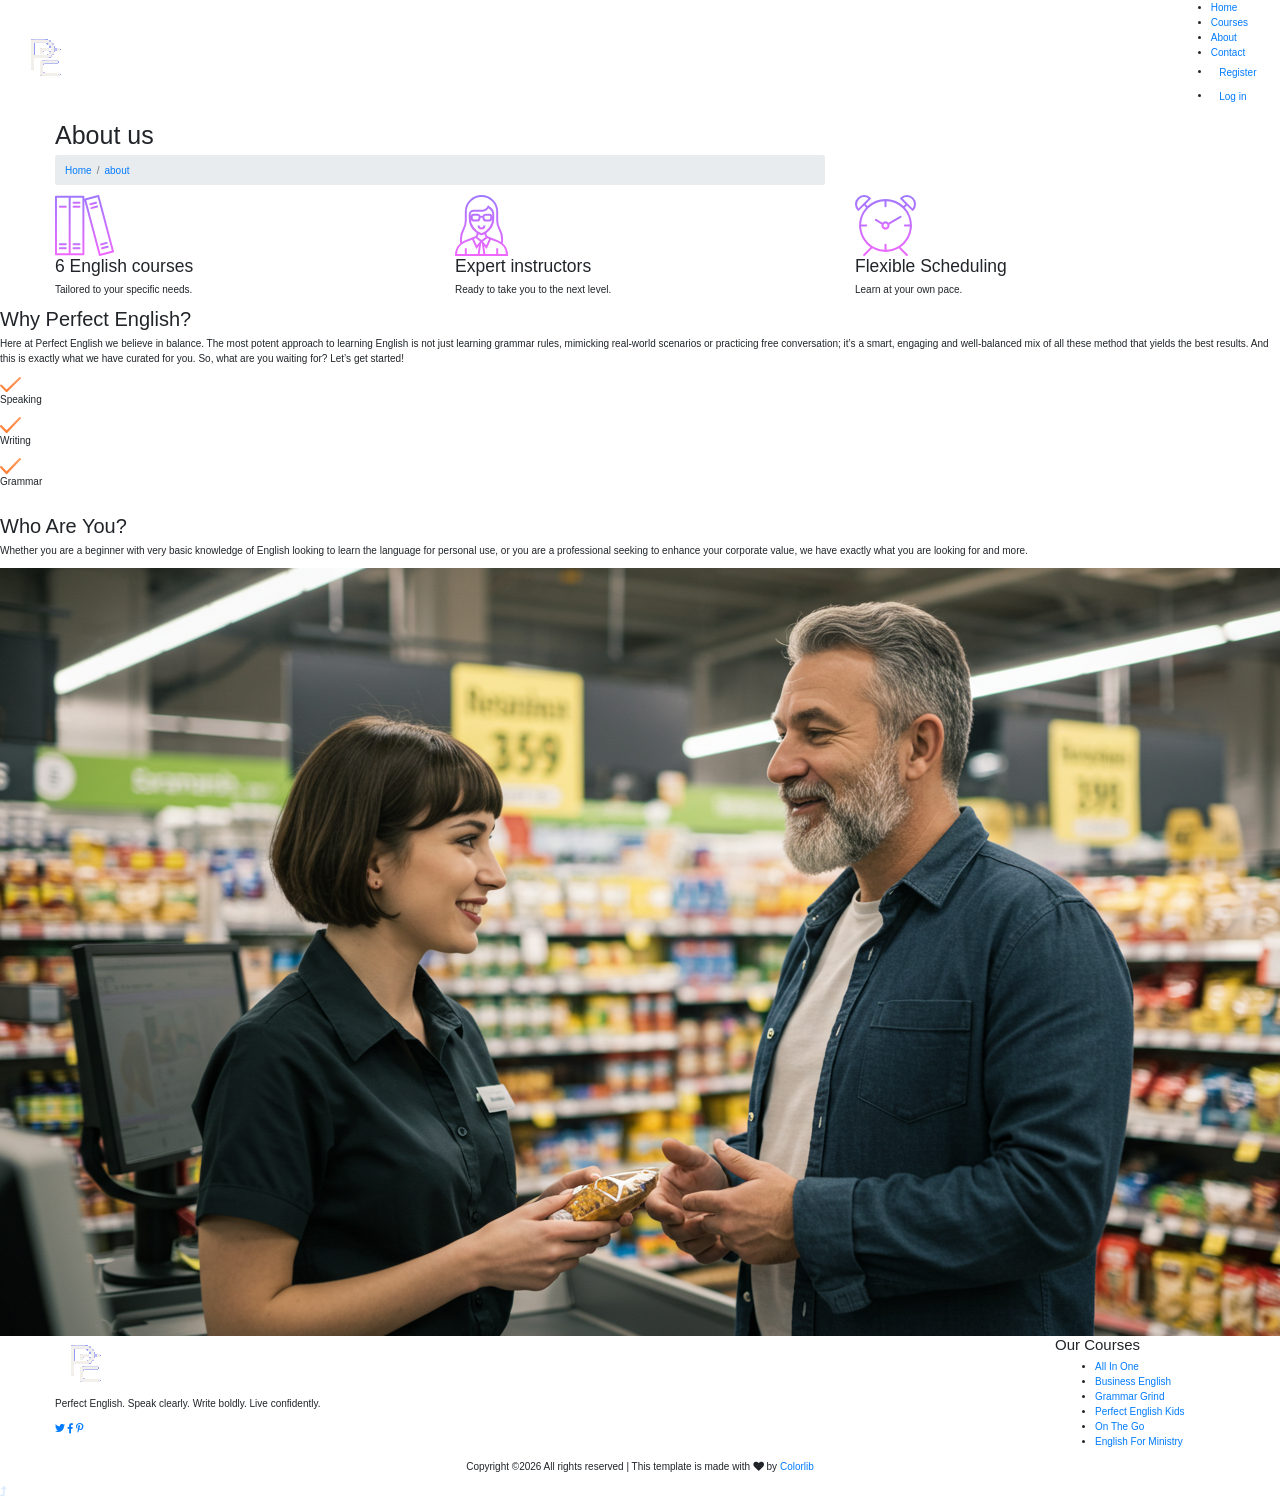
==== commit b33198b9: "Update Contact & remove blog" ====
--- a/about.html
+++ b/about.html
@@ -60,16 +60,9 @@
                                             <li class="active" ><a href="index.html">Home</a></li>
                                             <li><a href="courses.html">Courses</a></li>
                                             <li><a href="about.html">About</a></li>
-                                            <li><a href="#">Blog</a>
-                                                <ul class="submenu">
-                                                    <li><a href="blog.html">Blog</a></li>
-                                                    <li><a href="blog_details.html">Blog Details</a></li>
-                                                    <li><a href="elements.html">Element</a></li>
-                                                </ul>
-                                            </li>
                                             <li><a href="contact.html">Contact</a></li>
                                             <!-- Button -->
-                                            <li class="button-header margin-left "><a href="#" class="btn">Join</a></li>
+                                            <li class="button-header margin-left "><a href="#" class="btn">Register</a></li>
                                             <li class="button-header"><a href="login.html" class="btn btn3">Log in</a></li>
                                         </ul>
                                     </nav>
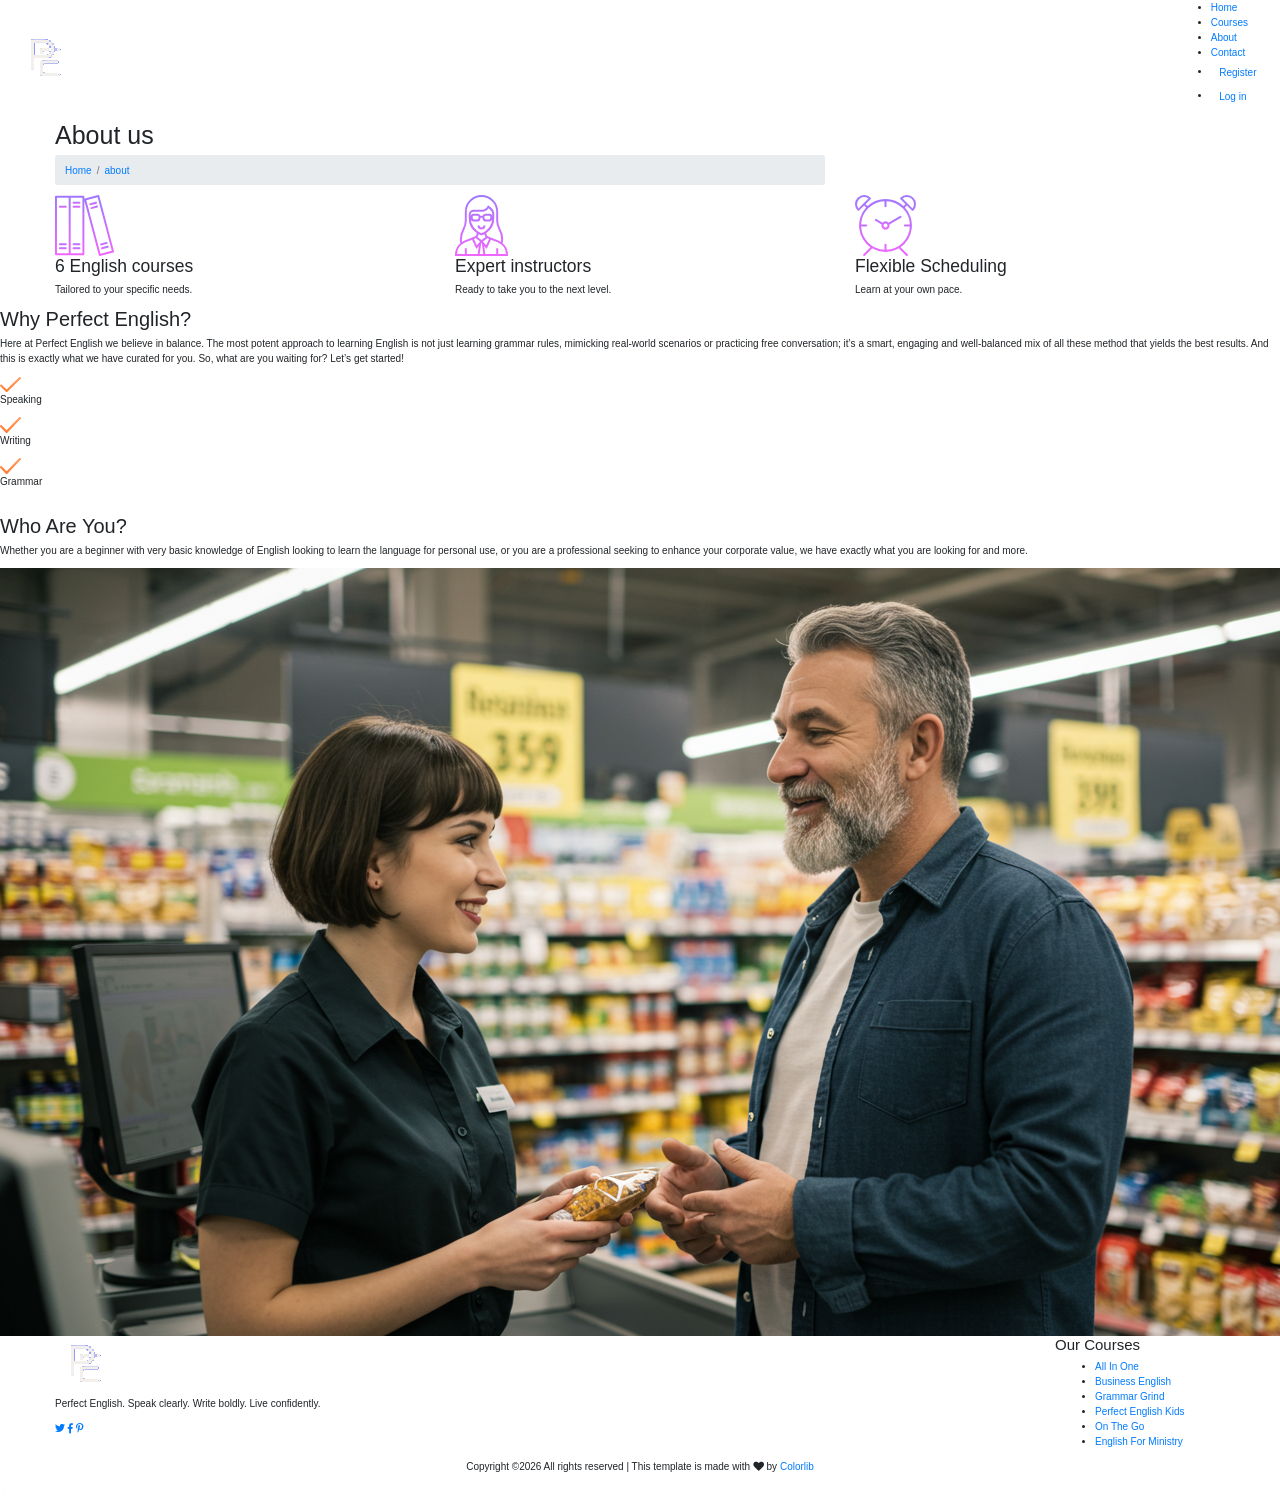
==== commit 44c42d81: "Update Title and favicon" ====
--- a/about.html
+++ b/about.html
@@ -3,11 +3,11 @@
 <head>
     <meta charset="utf-8">
     <meta http-equiv="x-ua-compatible" content="ie=edge">
-    <title>Courses | Education</title>
+    <title>Perfect English | About</title>
     <meta name="description" content="">
     <meta name="viewport" content="width=device-width, initial-scale=1">
     <link rel="manifest" href="site.webmanifest">
-    <link rel="shortcut icon" type="image/x-icon" href="assets/img/favicon.ico">
+    <link rel="shortcut icon" type="image/x-icon" href="assets/img/logo//PE purblue copy.png">
 
     <!-- CSS here -->
     <link rel="stylesheet" href="assets/css/bootstrap.min.css">
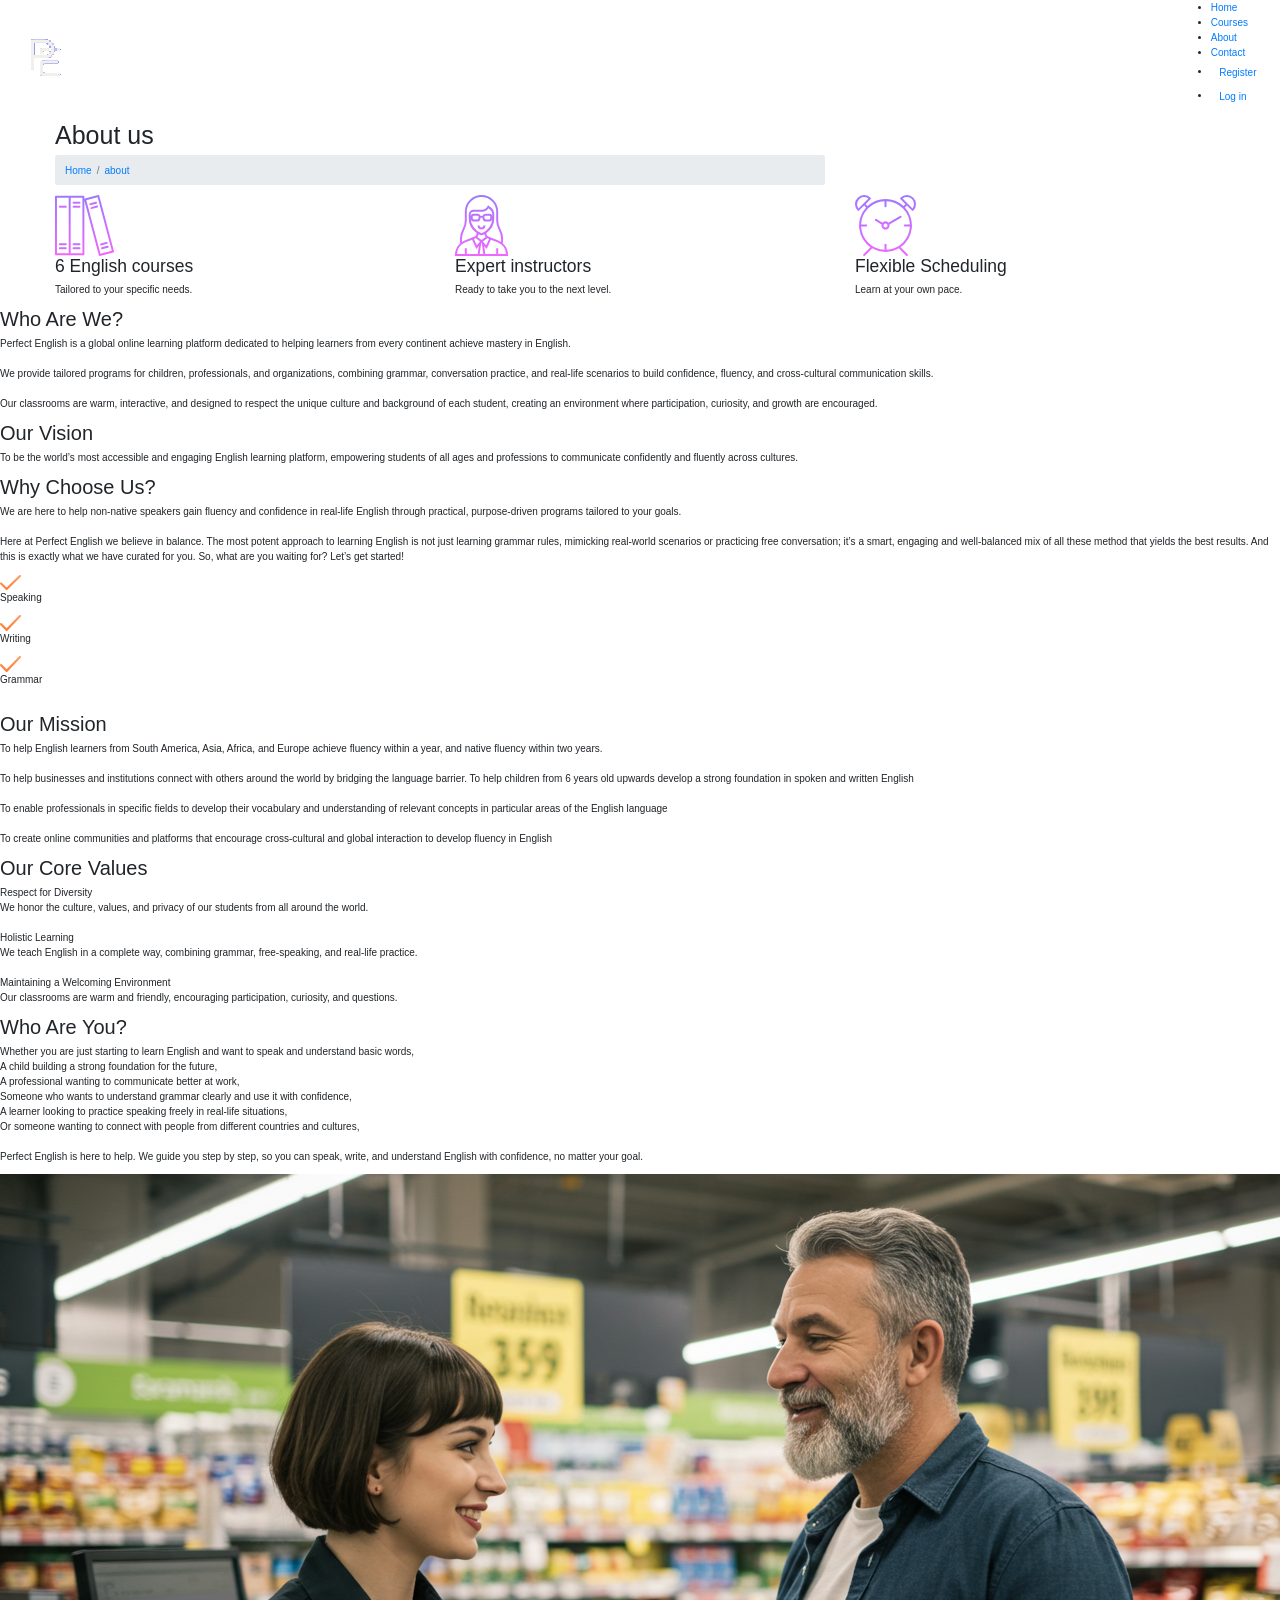
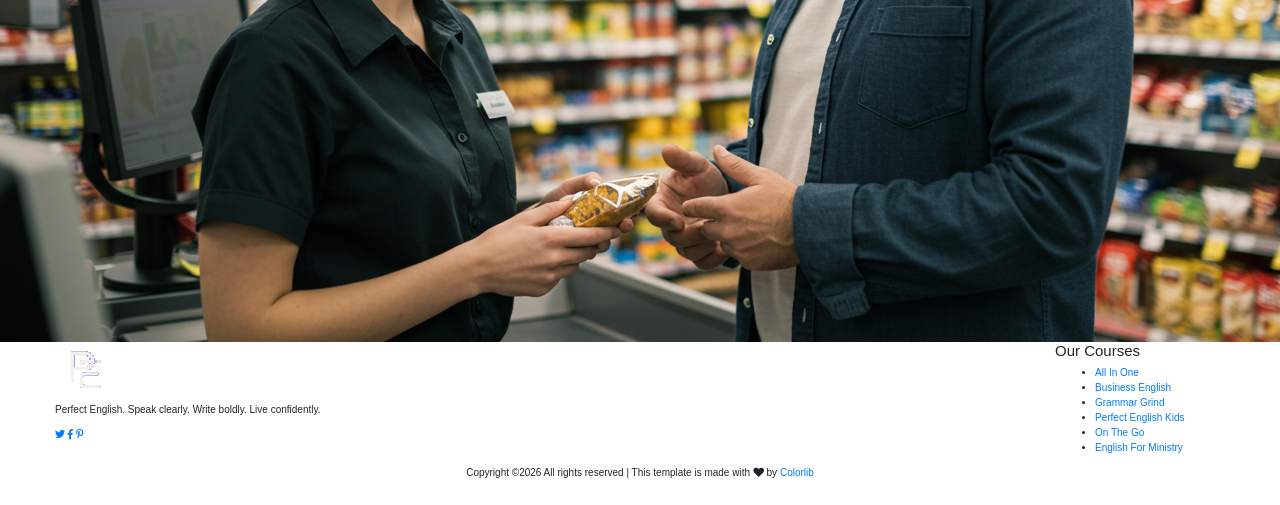
==== commit cb30d75b: "Add new course pages, add Business english page Level 1" ====
--- a/about.html
+++ b/about.html
@@ -154,12 +154,59 @@
                     <!-- section tittle -->
                     <div class="section-tittle section-tittle2 mb-55">
                         <div class="front-text">
-                            <h2 class="">Why Perfect English?</h2>
+                            <h2 class="">Who Are We?</h2>
                             <p>
-                                Here at Perfect English we believe in balance. The most potent approach to learning English is not
-                                just learning grammar rules, mimicking real-world scenarios or practicing free conversation; it’s a
-                                smart, engaging and well-balanced mix of all these method that yields the best results. And this is
-                                exactly what we have curated for you. So, what are you waiting for? Let’s get started!
+                                Perfect English is a global online learning 
+                                platform dedicated to helping learners from 
+                                every continent achieve mastery in English. 
+                                <br>
+                                <br>
+                                We provide tailored programs for children, 
+                                professionals, and organizations, combining 
+                                grammar, conversation practice, and real-life 
+                                scenarios to build confidence, fluency, and 
+                                cross-cultural communication skills. 
+                                <br>
+                                <br>
+                                Our classrooms are warm, interactive, and 
+                                designed to respect the unique culture and 
+                                background of each student, creating an 
+                                environment where participation, curiosity, 
+                                and growth are encouraged.
+                            </p>
+                        </div>
+                    </div>
+
+                    <div class="section-tittle section-tittle2 mb-55">
+                        <div class="front-text">
+                            <h2 class="">Our Vision</h2>
+                            <p>
+                                To be the world’s most accessible and engaging 
+                                English learning platform, empowering students 
+                                of all ages and professions to communicate 
+                                confidently and fluently across cultures.
+                            </p>
+                        </div>
+                    </div>
+
+                    <div class="section-tittle section-tittle2 mb-55">
+                        <div class="front-text">
+                            <h2 class="">Why Choose Us?</h2>
+                            <p>
+                                We are here to help non-native speakers gain 
+                                fluency and confidence in real-life English 
+                                through practical, purpose-driven programs 
+                                tailored to your goals.
+                                <br>
+                                <br>
+                                Here at Perfect English we believe in balance. 
+                                The most potent approach to learning English is not
+                                just learning grammar rules, mimicking real-world 
+                                scenarios or practicing free conversation; it’s a
+                                smart, engaging and well-balanced mix of all these 
+                                method that yields the best results. And this is
+                                exactly what we have curated for you. So, what are 
+                                you waiting for? Let’s get started!
                             </p>
                         </div>
                     </div>
@@ -191,18 +238,84 @@
                 </div>
             </div>
         </section>
+
+        
         <section class="about-area1  fix pt-10">
             <div class="support-wrapper  align-items-center">
                 <div class="left-content1">
                     <br>
                     <!-- section title -->
+
+                    <div class="section-tittle section-tittle2 mb-55">
+                        <div class="front-text">
+                            <h2 class="">Our Mission</h2>
+                            <p>
+                                To help English learners from South America, 
+                                Asia, Africa, and Europe achieve fluency within 
+                                a year, and native fluency within two years. 
+                                <br>
+                                <br>
+                                To help businesses and institutions connect with 
+                                others around the world by bridging the language barrier. 
+                                To help children from 6 years old upwards develop 
+                                a strong foundation in spoken and written English 
+                                <br>
+                                <br>
+                                To enable professionals in specific fields to 
+                                develop their vocabulary and understanding of 
+                                relevant concepts in particular areas of the 
+                                English language 
+                                <br>
+                                <br>
+                                To create online communities and platforms that 
+                                encourage cross-cultural and global interaction 
+                                to develop fluency in English
+                            </p>
+                        </div>
+                    </div>
+
+                    <div class="section-tittle section-tittle2 mb-55">
+                        <div class="front-text">
+                            <h2 class="">Our Core Values</h2>
+                            <p>
+                                Respect for Diversity
+                                <br>
+                                We honor the culture, values, and privacy of our 
+                                students from all around the world.
+                                <br>
+                                <br>
+                                Holistic Learning
+                                <br>
+                                We teach English in a complete way, combining 
+                                grammar, free-speaking, and real-life practice.
+                                <br>
+                                <br>
+                                Maintaining a Welcoming Environment
+                                <br>
+                                Our classrooms are warm and friendly, encouraging 
+                                participation, curiosity, and questions.
+                            </p>
+                        </div>
+                    </div>
+
                     <div class="section-tittle section-tittle2 mb-55">
                         <div class="front-text">
                             <h2 class="">Who Are You?</h2>
                             <p>
-                                Whether you are a beginner with very basic knowledge of English looking to learn the language for
-                                personal use, or you are a professional seeking to enhance your corporate value, we have exactly
-                                what you are looking for and more.
+                                Whether you are just starting to learn English and want to speak
+                                 and understand basic words, 
+                                <br>A child building a strong foundation for the future, 
+                                <br>A professional wanting to communicate better at work, 
+                                <br>Someone who wants to understand grammar clearly and 
+                                use it with confidence, 
+                                <br>A learner looking to practice speaking freely in 
+                                real-life situations, 
+                                <br>Or someone wanting to connect with people from 
+                                different countries and cultures, 
+                                <br>
+                                <br>Perfect English is here to help. We guide you step 
+                                by step, so you can speak, write, and understand 
+                                English with confidence, no matter your goal.
                             </p>
                         </div>
                     </div>
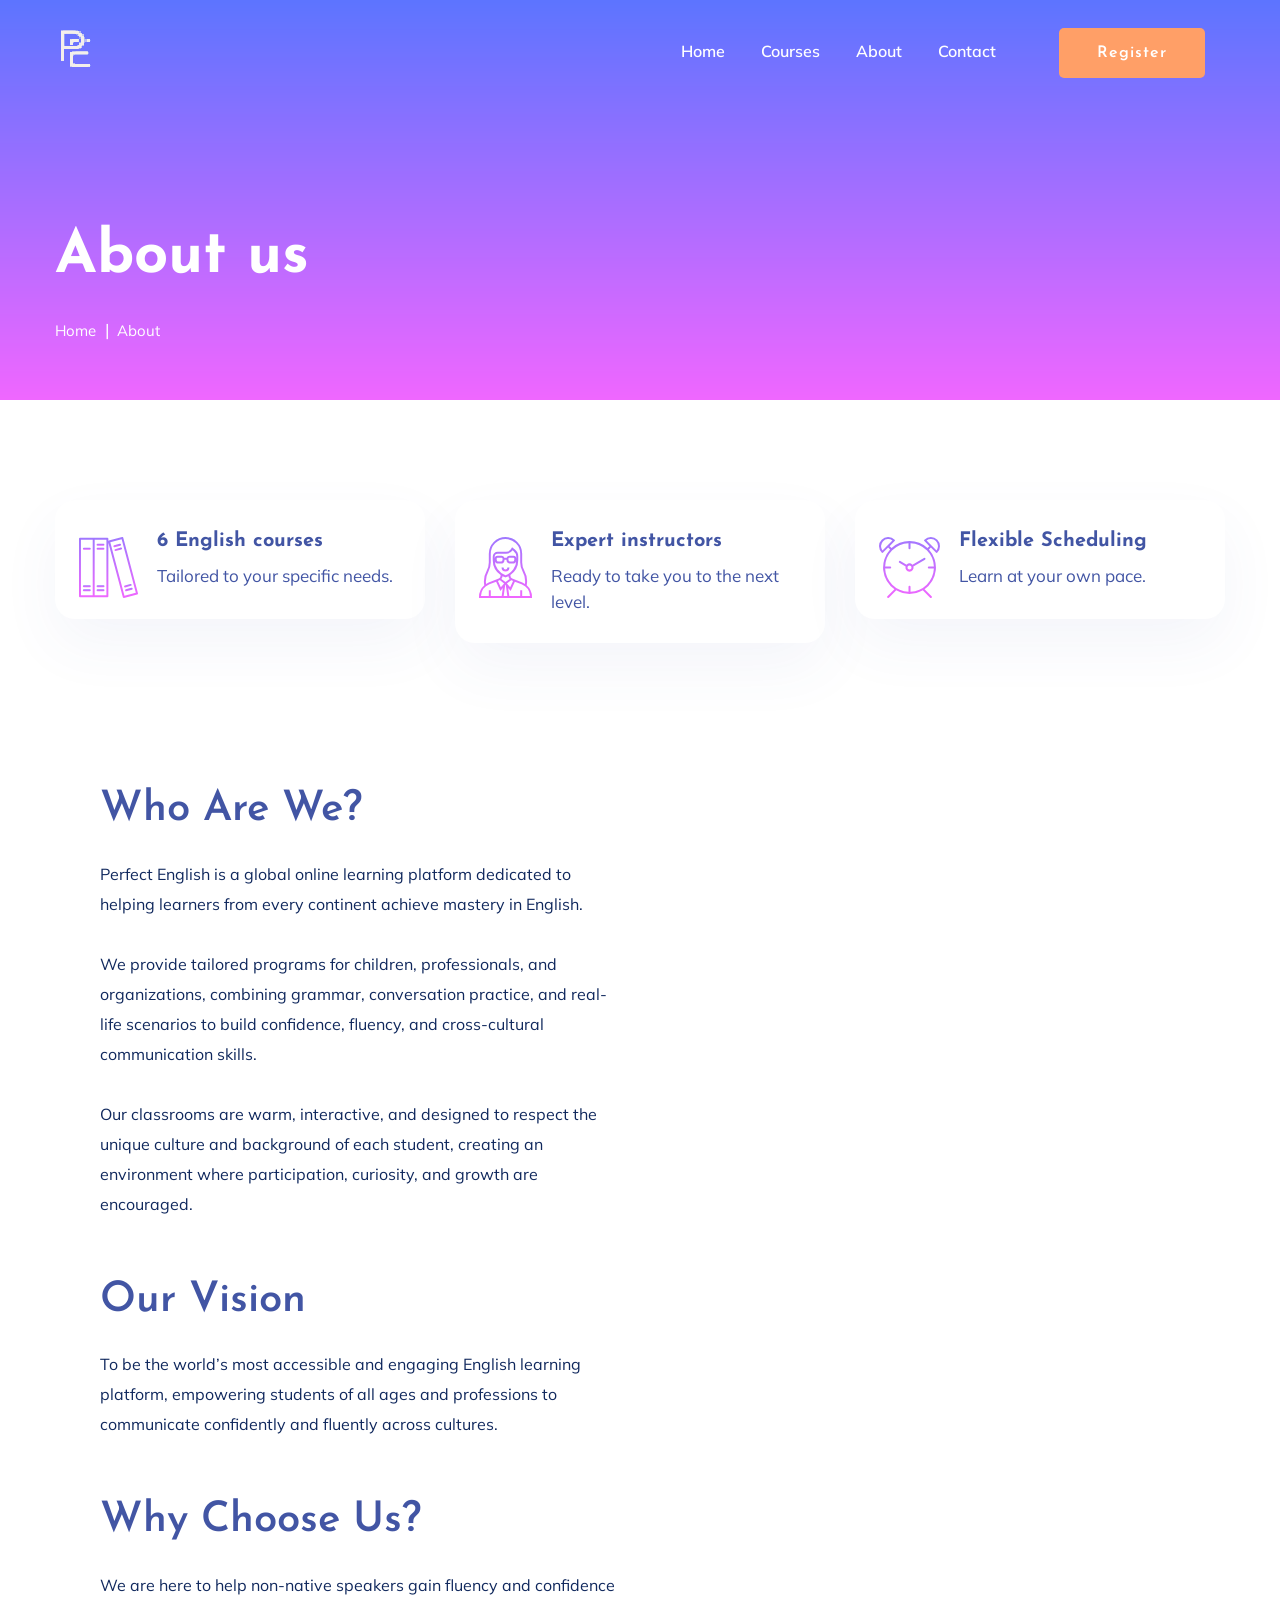
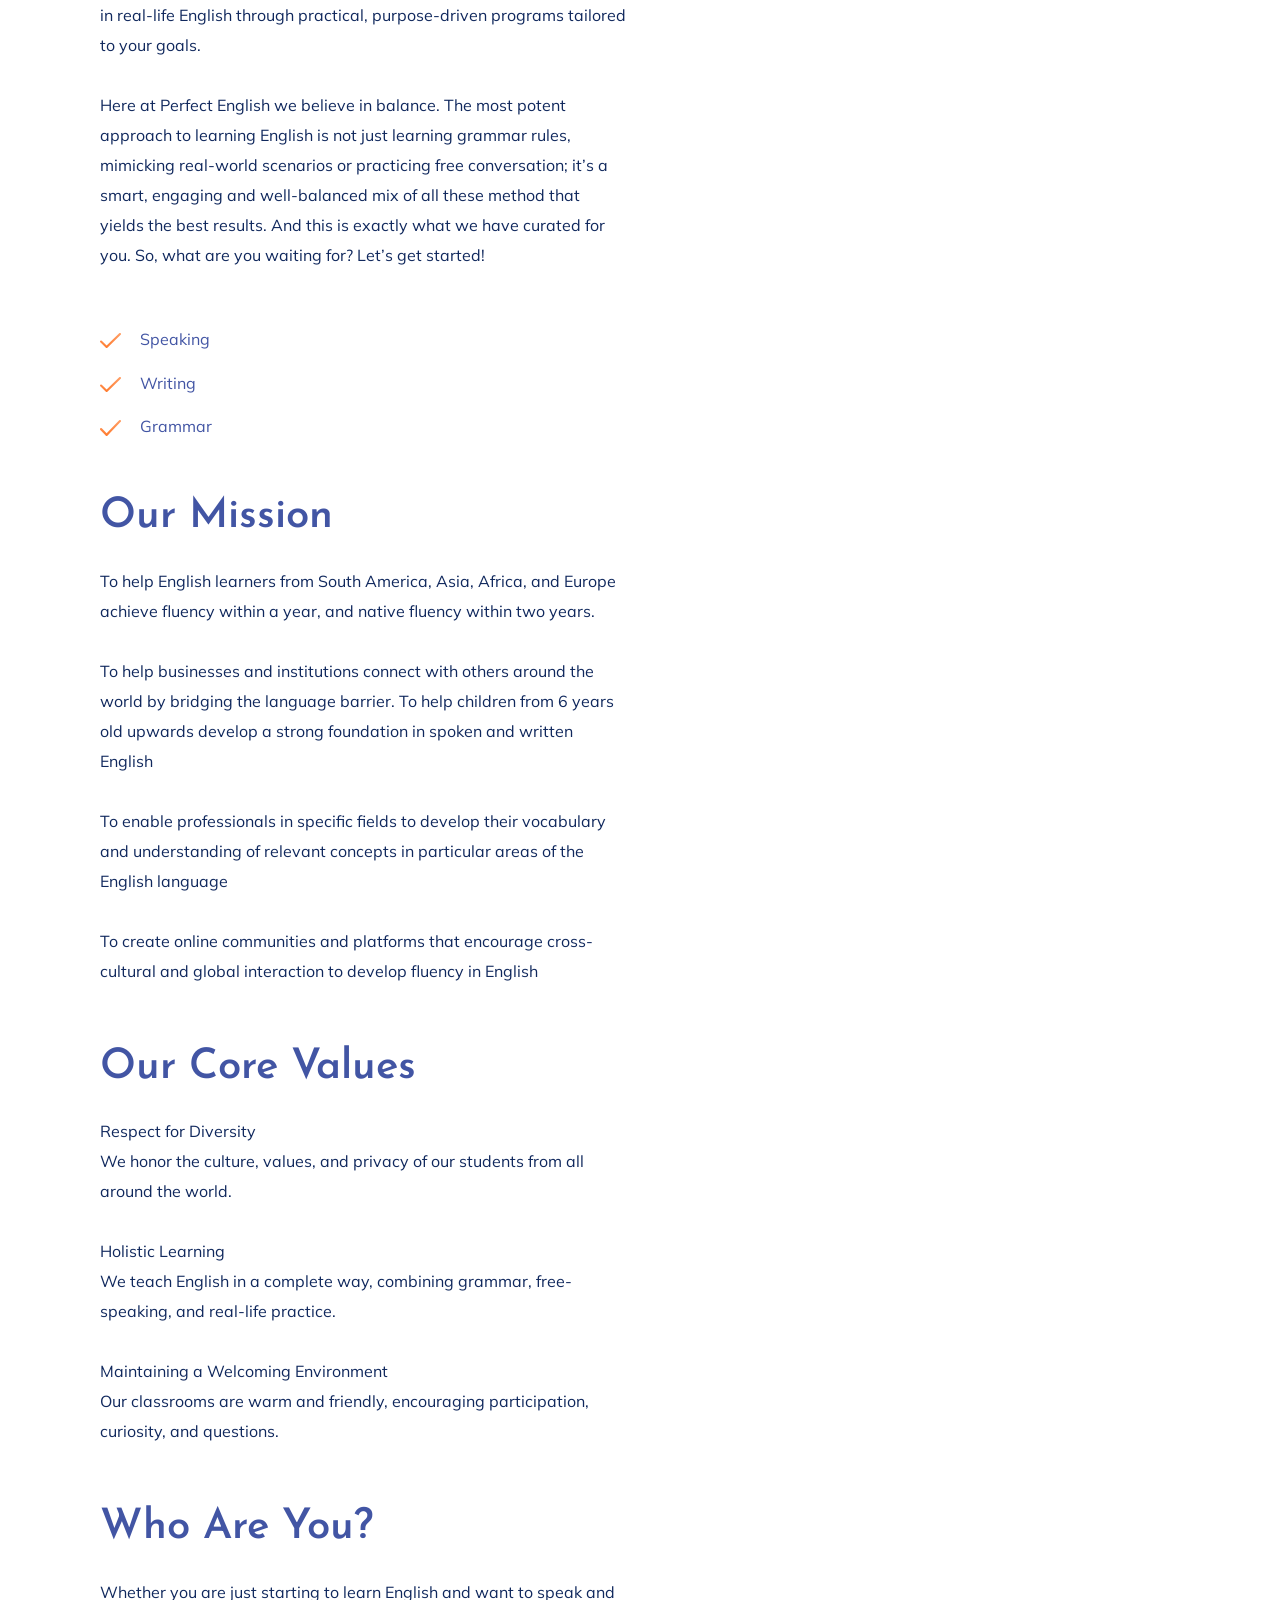
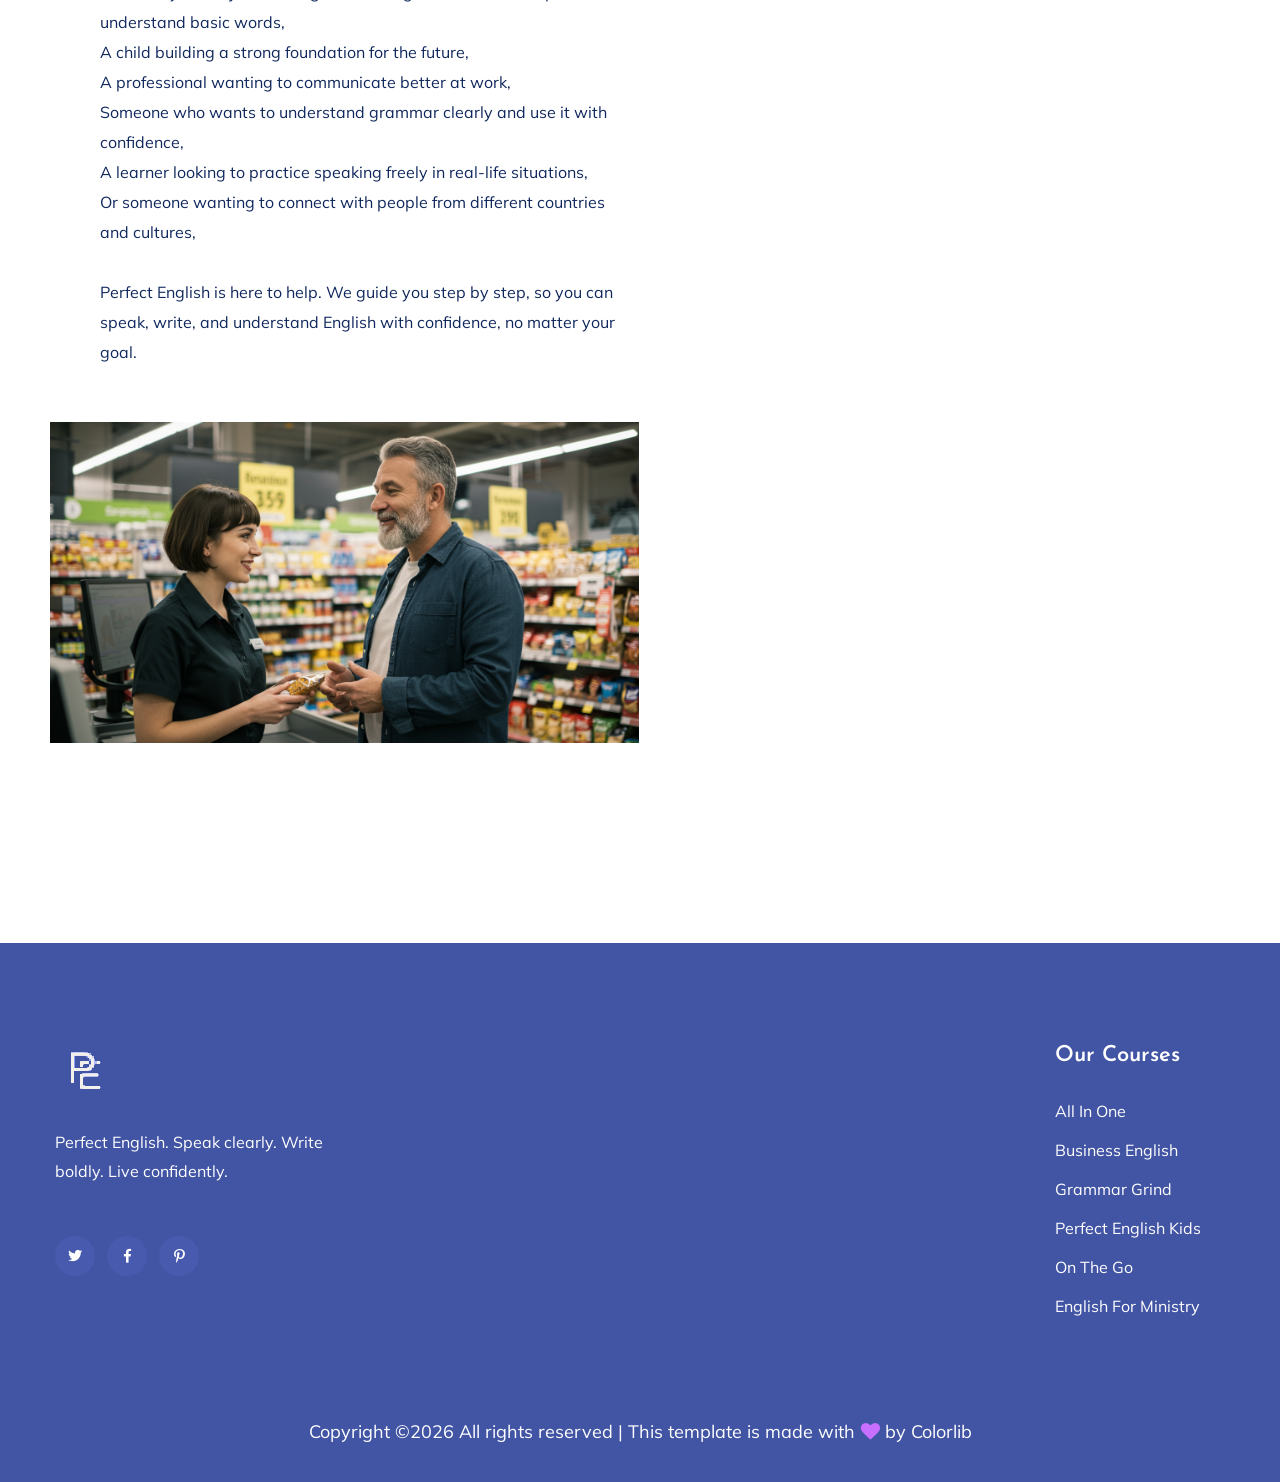
==== commit 50c572bb: "Update Index links, Course data, Logo, Registration Page, Contact Details" ====
--- a/about.html
+++ b/about.html
@@ -62,8 +62,8 @@
                                             <li><a href="about.html">About</a></li>
                                             <li><a href="contact.html">Contact</a></li>
                                             <!-- Button -->
-                                            <li class="button-header margin-left "><a href="#" class="btn">Register</a></li>
-                                            <li class="button-header"><a href="login.html" class="btn btn3">Log in</a></li>
+                                            <li class="button-header margin-left "><a href="/register.html" class="btn">Register</a></li>
+                                            <!-- <li class="button-header"><a href="login.html" class="btn btn3">Log in</a></li> -->
                                         </ul>
                                     </nav>
                                 </div>
--- a/assets/css/style.css
+++ b/assets/css/style.css
@@ -0,0 +1,6157 @@
+@import url("https://fonts.googleapis.com/css2?family=Josefin+Sans:wght@300;400;500;600;700&family=Mulish:wght@400;500;600;700&display=swap");
+.white-bg {
+  background: #ffffff;
+}
+.gray-bg {
+  background: #f5f5f5;
+}
+.gray-bg {
+  background: #f7f7fd;
+}
+.white-bg {
+  background: #fff;
+}
+.black-bg {
+  background: #16161a;
+}
+.theme-bg {
+  background: #c86fff;
+}
+.brand-bg {
+  background: #f1f4fa;
+}
+.testimonial-bg {
+  background: #f9fafc;
+}
+.white-color {
+  color: #fff;
+}
+.black-color {
+  color: #16161a;
+}
+.theme-color {
+  color: #c86fff;
+}
+.boxed-btn {
+  background: #fff;
+  color: #c86fff !important;
+  display: inline-block;
+  padding: 18px 44px;
+  font-family: "Josefin Sans", sans-serif;
+  font-size: 14px;
+  font-weight: 400;
+  border: 0;
+  border: 1px solid #c86fff;
+  letter-spacing: 3px;
+  text-align: center;
+  color: #c86fff;
+  text-transform: uppercase;
+  cursor: pointer;
+}
+.boxed-btn:hover {
+  background: #c86fff;
+  color: #fff !important;
+  border: 1px solid #c86fff;
+}
+.boxed-btn:focus {
+  outline: none;
+}
+.boxed-btn.large-width {
+  width: 220px;
+}
+[data-overlay] {
+  position: relative;
+  background-size: cover;
+  background-repeat: no-repeat;
+  background-position: center center;
+}
+[data-overlay]::before {
+  position: absolute;
+  left: 0;
+  top: 0;
+  right: 0;
+  bottom: 0;
+  content: "";
+}
+[data-opacity="1"]::before {
+  opacity: 0.1;
+}
+[data-opacity="2"]::before {
+  opacity: 0.2;
+}
+[data-opacity="3"]::before {
+  opacity: 0.3;
+}
+[data-opacity="4"]::before {
+  opacity: 0.4;
+}
+[data-opacity="5"]::before {
+  opacity: 0.5;
+}
+[data-opacity="6"]::before {
+  opacity: 0.6;
+}
+[data-opacity="7"]::before {
+  opacity: 0.7;
+}
+[data-opacity="8"]::before {
+  opacity: 0.8;
+}
+[data-opacity="9"]::before {
+  opacity: 0.9;
+}
+body {
+  font-family: "Mulish", sans-serif;
+  font-weight: normal;
+  font-style: normal;
+  font-size: 16px;
+}
+h1,
+h2,
+h3,
+h4,
+h5,
+h6 {
+  font-family: "Josefin Sans", sans-serif;
+  color: #4255a4;
+  margin-top: 0px;
+  font-style: normal;
+  font-weight: 400;
+  text-transform: normal;
+}
+p {
+  font-family: "Mulish", sans-serif;
+  color: #10285d;
+  font-size: 16px;
+  line-height: 30px;
+  margin-bottom: 15px;
+  font-weight: normal;
+}
+.bg-img-1 {
+  background-image: url(../img/slider/slider-img-1.jpg);
+}
+.bg-img-2 {
+  background-image: url(../img/background-img/bg-img-2.jpg);
+}
+.cta-bg-1 {
+  background-image: url(../img/background-img/bg-img-3.jpg);
+}
+.img {
+  max-width: 100%;
+  -webkit-transition: 0.3s;
+  -moz-transition: 0.3s;
+  -o-transition: 0.3s;
+  transition: 0.3s;
+}
+.f-left {
+  float: left;
+}
+.f-right {
+  float: right;
+}
+.fix {
+  overflow: hidden;
+}
+.clear {
+  clear: both;
+}
+a,
+.button {
+  -webkit-transition: 0.3s;
+  -moz-transition: 0.3s;
+  -o-transition: 0.3s;
+  transition: 0.3s;
+}
+a:focus,
+.button:focus {
+  text-decoration: none;
+  outline: none;
+}
+a {
+  color: #635c5c;
+}
+a:hover {
+  color: #fff;
+}
+a:focus,
+a:hover,
+.portfolio-cat a:hover,
+.footer -menu li a:hover {
+  text-decoration: none;
+}
+a,
+button {
+  color: #fff;
+  outline: medium none;
+}
+button:focus,
+input:focus,
+input:focus,
+textarea,
+textarea:focus {
+  outline: 0;
+}
+.uppercase {
+  text-transform: uppercase;
+}
+input:focus::-moz-placeholder {
+  opacity: 0;
+  -webkit-transition: 0.4s;
+  -o-transition: 0.4s;
+  transition: 0.4s;
+}
+.capitalize {
+  text-transform: capitalize;
+}
+h1 a,
+h2 a,
+h3 a,
+h4 a,
+h5 a,
+h6 a {
+  color: inherit;
+}
+ul {
+  margin: 0px;
+  padding: 0px;
+}
+li {
+  list-style: none;
+}
+hr {
+  border-bottom: 1px solid #eceff8;
+  border-top: 0 none;
+  margin: 30px 0;
+  padding: 0;
+}
+.overlay1 {
+  position: relative;
+  z-index: 1;
+}
+.overlay1::before {
+  position: absolute;
+  content: "";
+  background-color: rgba(0, 1, 2, 0.5);
+  width: 100%;
+  height: 100%;
+  left: 0;
+  top: 0;
+  bottom: 0;
+  right: 0;
+  z-index: 0;
+  background-repeat: no-repeat;
+  border-radius: 10px 10px 0 0;
+}
+.section-padding {
+  padding-top: 120px;
+  padding-bottom: 120px;
+}
+.separator {
+  border-top: 1px solid #f2f2f2;
+}
+.mb-90 {
+  margin-bottom: 90px;
+}
+@media (max-width: 767px) {
+  .mb-90 {
+    margin-bottom: 30px;
+  }
+}
+@media (min-width: 768px) and (max-width: 991px) {
+  .mb-90 {
+    margin-bottom: 45px;
+  }
+}
+.owl-carousel .owl-nav div {
+  background: rgba(255, 255, 255, 0.8) none repeat scroll 0 0;
+  height: 40px;
+  left: 20px;
+  line-height: 40px;
+  font-size: 22px;
+  color: #646464;
+  opacity: 1;
+  visibility: visible;
+  position: absolute;
+  text-align: center;
+  top: 50%;
+  transform: translateY(-50%);
+  transition: all 0.3s ease 0s;
+  width: 40px;
+}
+.owl-carousel .owl-nav div.owl-next {
+  left: auto;
+  right: -30px;
+}
+.owl-carousel .owl-nav div.owl-next i {
+  position: relative;
+  right: 0;
+  top: 1px;
+}
+.owl-carousel .owl-nav div.owl-prev i {
+  position: relative;
+  right: 1px;
+  top: 0px;
+}
+.owl-carousel:hover .owl-nav div {
+  opacity: 1;
+  visibility: visible;
+}
+.owl-carousel:hover .owl-nav div:hover {
+  color: #fff;
+  background: #ff3500;
+}
+.btn {
+  background: #ff9f67;
+  font-family: "Josefin Sans", sans-serif;
+  text-transform: capitalize;
+  padding: 25px 38px !important;
+  color: #fff;
+  cursor: pointer;
+  display: inline-blockc !important;
+  font-size: 16px;
+  font-weight: 600;
+  border-radius: 5px;
+  line-height: 1;
+  -moz-user-select: none;
+  letter-spacing: 1px;
+  line-height: 0;
+  margin-bottom: 0;
+  cursor: pointer;
+  transition: color 0.4s linear;
+  position: relative;
+  z-index: 1;
+  border: 0;
+  overflow: hidden;
+  margin: 0;
+  display: inline-block !important;
+}
+.btn::before {
+  content: "";
+  position: absolute;
+  left: 0;
+  top: 0;
+  width: 101%;
+  height: 101%;
+  background: #ae59ff;
+  z-index: 1;
+  border-radius: 5px;
+  transition: transform 0.5s;
+  transition-timing-function: ease;
+  transform-origin: 0 0;
+  transition-timing-function: cubic-bezier(0.5, 1.6, 0.4, 0.7);
+  transform: scaleX(0);
+  border-radius: 0px;
+}
+.btn:hover {
+  background-position: right;
+}
+.btn:hover::before {
+  transform: scaleX(1);
+  color: #fff !important;
+  z-index: -1;
+}
+.btn:hover.btn3 {
+  background-position: right;
+  border: 1px solid transparent;
+}
+.btn.btn3 {
+  background: none;
+  border: 1px solid #fff;
+  margin-left: 20px;
+  color: #fff;
+  padding: 25px 30px !important;
+}
+.btn.btn3::before {
+  border: 1px solid transparent;
+  background: transparent;
+}
+.btn.btn3:hover::before {
+  background: #ff9f67;
+  border: 1px solid transparent;
+}
+@media only screen and (min-width: 768px) and (max-width: 991px) {
+  .btn.btn3 {
+    margin-left: 0px !important;
+  }
+}
+@media only screen and (min-width: 576px) and (max-width: 767px) {
+  .btn.btn3 {
+    margin-left: 0px !important;
+  }
+}
+@media (max-width: 575px) {
+  .btn.btn3 {
+    margin-left: 0px !important;
+  }
+}
+.btn.focus,
+.btn:focus {
+  outline: 0;
+  box-shadow: none;
+}
+.about-btn {
+  padding: 19px 97px 19px 20px;
+}
+.header-btn {
+  padding: 30px 57px;
+}
+.hero-btn {
+  padding: 30px 29px;
+}
+.white-btn {
+  padding: 30px 39px;
+  background: #fff;
+  color: #072366 !important;
+}
+.white-btn::before {
+  background: #c86fff;
+  color: #fff !important;
+}
+.black-btn {
+  padding: 14px 35px;
+  background: #000;
+}
+.black-btn::before {
+  background: #331391;
+}
+.cal-btn i {
+  color: #09cc7f !important;
+  font-size: 31px;
+  font-weight: 300;
+  margin-right: 10px;
+}
+.cal-btn > p {
+  color: #072366 !important;
+  font-weight: 700;
+  font-size: 16px;
+  display: inline-block;
+  margin: 0 !important;
+  position: relative;
+  top: -7px;
+}
+.submit-btn2 {
+  background: #ff9f67;
+  width: 100%;
+  height: 60px;
+  padding: 10px 20px;
+  border: 0;
+  color: #fff;
+  text-transform: capitalize;
+  cursor: pointer;
+  font-size: 16px;
+  border-radius: 0px;
+}
+.btn2 {
+  padding: 15px 65px 20px 31px;
+  text-transform: capitalize;
+  border-radius: 0px;
+  cursor: pointer;
+  color: #ff3514;
+  display: inline-block;
+  font-size: 16px;
+  box-shadow: 0px 7px 21px 0px rgba(0, 0, 0, 0.12);
+  border: 1px solid #ff3514;
+  background: none;
+}
+.border-btn {
+  border: 1px solid #ff9f67;
+  color: #ff9f67;
+  font-family: "Josefin Sans", sans-serif;
+  background: none;
+  border-radius: 5px;
+  text-transform: capitalize;
+  padding: 17px 42px;
+  -moz-user-select: none;
+  cursor: pointer;
+  display: inline-block;
+  font-size: 16px;
+  font-weight: 500;
+  letter-spacing: 1px;
+  margin-bottom: 0;
+  position: relative;
+  transition: color 0.4s linear;
+  position: relative;
+  overflow: hidden;
+  margin: 0;
+}
+.border-btn i {
+  font-size: 16px;
+  margin-right: 10px;
+  color: #c86fff;
+  -webkit-transition: 0.3s;
+  -moz-transition: 0.3s;
+  -o-transition: 0.3s;
+  transition: 0.3s;
+}
+.border-btn::before {
+  border: 1px solid transparent;
+  content: "";
+  position: absolute;
+  left: 0;
+  top: 0;
+  width: 101%;
+  height: 101%;
+  background: #ff9f67;
+  z-index: -1;
+  transition: transform 0.5s;
+  transition-timing-function: ease;
+  transform-origin: 0 0;
+  transition-timing-function: cubic-bezier(0.5, 1.6, 0.4, 0.7);
+  transform: scaleY(0);
+  border-radius: 0;
+}
+.border-btn:hover::before {
+  transform: scaleY(1);
+  border: 1px solid transparent;
+  color: #fff;
+}
+.border-btn.border-btn2 {
+  width: 100%;
+  text-align: center;
+  border: 1px solid #e2e4ff;
+  color: #4255a4;
+}
+.border-btn.border-btn2:hover {
+  color: #fff;
+}
+.border-btn2 {
+  width: 100%;
+}
+.section-over1 {
+  position: relative;
+  z-index: 1;
+}
+.section-over1::before {
+  position: absolute;
+  content: "";
+  background-color: rgba(6, 7, 6, 0.6);
+  width: 100%;
+  height: 100%;
+  left: 0;
+  top: 0;
+  bottom: 0;
+  right: 0;
+  z-index: -1;
+  background-repeat: no-repeat;
+}
+.breadcrumb > .active {
+  color: #888;
+}
+#scrollUp,
+#back-top {
+  background: #c86fff;
+  height: 50px;
+  width: 50px;
+  right: 31px;
+  bottom: 18px;
+  position: fixed;
+  color: #fff;
+  font-size: 20px;
+  text-align: center;
+  border-radius: 50%;
+  line-height: 48px;
+  border: 2px solid transparent;
+  box-shadow: 0 0 10px 3px rgba(108, 98, 98, 0.2);
+}
+@media (max-width: 575px) {
+  #scrollUp,
+  #back-top {
+    right: 16px;
+  }
+}
+#scrollUp a i,
+#back-top a i {
+  display: block;
+  line-height: 50px;
+}
+#scrollUp:hover {
+  color: #fff;
+}
+.all-btn {
+  color: #c86fff;
+  text-decoration: underline;
+  font-size: 16px;
+}
+.all-btn:hover {
+  color: #c86fff;
+  text-decoration: underline;
+  letter-spacing: 1px;
+}
+.sticky-bar {
+  left: 0;
+  margin: auto;
+  position: fixed;
+  top: 0;
+  width: 100%;
+  -webkit-box-shadow: 0 10px 15px rgba(25, 25, 25, 0.1);
+  box-shadow: 0 10px 15px rgba(25, 25, 25, 0.1);
+  z-index: 9999;
+  -webkit-animation: 300ms ease-in-out 0s normal none 1 running fadeInDown;
+  animation: 300ms ease-in-out 0s normal none 1 running fadeInDown;
+  -webkit-box-shadow: 0 10px 15px rgba(25, 25, 25, 0.1);
+  background: #fff;
+}
+.mt-5 {
+  margin-top: 5px;
+}
+.mt-10 {
+  margin-top: 10px;
+}
+.mt-15 {
+  margin-top: 15px;
+}
+.mt-20 {
+  margin-top: 20px;
+}
+.mt-25 {
+  margin-top: 25px;
+}
+.mt-30 {
+  margin-top: 30px;
+}
+.mt-35 {
+  margin-top: 35px;
+}
+.mt-40 {
+  margin-top: 40px;
+}
+.mt-45 {
+  margin-top: 45px;
+}
+.mt-50 {
+  margin-top: 50px;
+}
+.mt-55 {
+  margin-top: 55px;
+}
+.mt-60 {
+  margin-top: 60px;
+}
+.mt-65 {
+  margin-top: 65px;
+}
+.mt-70 {
+  margin-top: 70px;
+}
+.mt-75 {
+  margin-top: 75px;
+}
+.mt-80 {
+  margin-top: 80px;
+}
+.mt-85 {
+  margin-top: 85px;
+}
+.mt-90 {
+  margin-top: 90px;
+}
+.mt-95 {
+  margin-top: 95px;
+}
+.mt-100 {
+  margin-top: 100px;
+}
+.mt-105 {
+  margin-top: 105px;
+}
+.mt-110 {
+  margin-top: 110px;
+}
+.mt-115 {
+  margin-top: 115px;
+}
+.mt-120 {
+  margin-top: 120px;
+}
+.mt-125 {
+  margin-top: 125px;
+}
+.mt-130 {
+  margin-top: 130px;
+}
+.mt-135 {
+  margin-top: 135px;
+}
+.mt-140 {
+  margin-top: 140px;
+}
+.mt-145 {
+  margin-top: 145px;
+}
+.mt-150 {
+  margin-top: 150px;
+}
+.mt-155 {
+  margin-top: 155px;
+}
+.mt-160 {
+  margin-top: 160px;
+}
+.mt-165 {
+  margin-top: 165px;
+}
+.mt-170 {
+  margin-top: 170px;
+}
+.mt-175 {
+  margin-top: 175px;
+}
+.mt-180 {
+  margin-top: 180px;
+}
+.mt-185 {
+  margin-top: 185px;
+}
+.mt-190 {
+  margin-top: 190px;
+}
+.mt-195 {
+  margin-top: 195px;
+}
+.mt-200 {
+  margin-top: 200px;
+}
+.mb-5 {
+  margin-bottom: 5px;
+}
+.mb-10 {
+  margin-bottom: 10px;
+}
+.mb-15 {
+  margin-bottom: 15px;
+}
+.mb-20 {
+  margin-bottom: 20px;
+}
+.mb-25 {
+  margin-bottom: 25px;
+}
+.mb-30 {
+  margin-bottom: 30px;
+}
+.mb-35 {
+  margin-bottom: 35px;
+}
+.mb-40 {
+  margin-bottom: 40px;
+}
+.mb-45 {
+  margin-bottom: 45px;
+}
+.mb-50 {
+  margin-bottom: 50px;
+}
+.mb-55 {
+  margin-bottom: 55px;
+}
+.mb-60 {
+  margin-bottom: 60px;
+}
+.mb-65 {
+  margin-bottom: 65px;
+}
+.mb-70 {
+  margin-bottom: 70px;
+}
+.mb-75 {
+  margin-bottom: 75px;
+}
+.mb-80 {
+  margin-bottom: 80px;
+}
+.mb-85 {
+  margin-bottom: 85px;
+}
+.mb-90 {
+  margin-bottom: 90px;
+}
+.mb-95 {
+  margin-bottom: 95px;
+}
+.mb-100 {
+  margin-bottom: 100px;
+}
+.mb-105 {
+  margin-bottom: 105px;
+}
+.mb-110 {
+  margin-bottom: 110px;
+}
+.mb-115 {
+  margin-bottom: 115px;
+}
+.mb-120 {
+  margin-bottom: 120px;
+}
+.mb-125 {
+  margin-bottom: 125px;
+}
+.mb-130 {
+  margin-bottom: 130px;
+}
+.mb-135 {
+  margin-bottom: 135px;
+}
+.mb-140 {
+  margin-bottom: 140px;
+}
+.mb-145 {
+  margin-bottom: 145px;
+}
+.mb-150 {
+  margin-bottom: 150px;
+}
+.mb-155 {
+  margin-bottom: 155px;
+}
+.mb-160 {
+  margin-bottom: 160px;
+}
+.mb-165 {
+  margin-bottom: 165px;
+}
+.mb-170 {
+  margin-bottom: 170px;
+}
+.mb-175 {
+  margin-bottom: 175px;
+}
+.mb-180 {
+  margin-bottom: 180px;
+}
+.mb-185 {
+  margin-bottom: 185px;
+}
+.mb-190 {
+  margin-bottom: 190px;
+}
+.mb-195 {
+  margin-bottom: 195px;
+}
+.mb-200 {
+  margin-bottom: 200px;
+}
+.ml-5 {
+  margin-left: 5px;
+}
+.ml-10 {
+  margin-left: 10px;
+}
+.ml-15 {
+  margin-left: 15px;
+}
+.ml-20 {
+  margin-left: 20px;
+}
+.ml-25 {
+  margin-left: 25px;
+}
+.ml-30 {
+  margin-left: 30px;
+}
+.ml-35 {
+  margin-left: 35px;
+}
+.ml-40 {
+  margin-left: 40px;
+}
+.ml-45 {
+  margin-left: 45px;
+}
+.ml-50 {
+  margin-left: 50px;
+}
+.ml-55 {
+  margin-left: 55px;
+}
+.ml-60 {
+  margin-left: 60px;
+}
+.ml-65 {
+  margin-left: 65px;
+}
+.ml-70 {
+  margin-left: 70px;
+}
+.ml-75 {
+  margin-left: 75px;
+}
+.ml-80 {
+  margin-left: 80px;
+}
+.ml-85 {
+  margin-left: 85px;
+}
+.ml-90 {
+  margin-left: 90px;
+}
+.ml-95 {
+  margin-left: 95px;
+}
+.ml-100 {
+  margin-left: 100px;
+}
+.ml-105 {
+  margin-left: 105px;
+}
+.ml-110 {
+  margin-left: 110px;
+}
+.ml-115 {
+  margin-left: 115px;
+}
+.ml-120 {
+  margin-left: 120px;
+}
+.ml-125 {
+  margin-left: 125px;
+}
+.ml-130 {
+  margin-left: 130px;
+}
+.ml-135 {
+  margin-left: 135px;
+}
+.ml-140 {
+  margin-left: 140px;
+}
+.ml-145 {
+  margin-left: 145px;
+}
+.ml-150 {
+  margin-left: 150px;
+}
+.ml-155 {
+  margin-left: 155px;
+}
+.ml-160 {
+  margin-left: 160px;
+}
+.ml-165 {
+  margin-left: 165px;
+}
+.ml-170 {
+  margin-left: 170px;
+}
+.ml-175 {
+  margin-left: 175px;
+}
+.ml-180 {
+  margin-left: 180px;
+}
+.ml-185 {
+  margin-left: 185px;
+}
+.ml-190 {
+  margin-left: 190px;
+}
+.ml-195 {
+  margin-left: 195px;
+}
+.ml-200 {
+  margin-left: 200px;
+}
+.mr-5 {
+  margin-right: 5px;
+}
+.mr-10 {
+  margin-right: 10px;
+}
+.mr-15 {
+  margin-right: 15px;
+}
+.mr-20 {
+  margin-right: 20px;
+}
+.mr-25 {
+  margin-right: 25px;
+}
+.mr-30 {
+  margin-right: 30px;
+}
+.mr-35 {
+  margin-right: 35px;
+}
+.mr-40 {
+  margin-right: 40px;
+}
+.mr-45 {
+  margin-right: 45px;
+}
+.mr-50 {
+  margin-right: 50px;
+}
+.mr-55 {
+  margin-right: 55px;
+}
+.mr-60 {
+  margin-right: 60px;
+}
+.mr-65 {
+  margin-right: 65px;
+}
+.mr-70 {
+  margin-right: 70px;
+}
+.mr-75 {
+  margin-right: 75px;
+}
+.mr-80 {
+  margin-right: 80px;
+}
+.mr-85 {
+  margin-right: 85px;
+}
+.mr-90 {
+  margin-right: 90px;
+}
+.mr-95 {
+  margin-right: 95px;
+}
+.mr-100 {
+  margin-right: 100px;
+}
+.mr-105 {
+  margin-right: 105px;
+}
+.mr-110 {
+  margin-right: 110px;
+}
+.mr-115 {
+  margin-right: 115px;
+}
+.mr-120 {
+  margin-right: 120px;
+}
+.mr-125 {
+  margin-right: 125px;
+}
+.mr-130 {
+  margin-right: 130px;
+}
+.mr-135 {
+  margin-right: 135px;
+}
+.mr-140 {
+  margin-right: 140px;
+}
+.mr-145 {
+  margin-right: 145px;
+}
+.mr-150 {
+  margin-right: 150px;
+}
+.mr-155 {
+  margin-right: 155px;
+}
+.mr-160 {
+  margin-right: 160px;
+}
+.mr-165 {
+  margin-right: 165px;
+}
+.mr-170 {
+  margin-right: 170px;
+}
+.mr-175 {
+  margin-right: 175px;
+}
+.mr-180 {
+  margin-right: 180px;
+}
+.mr-185 {
+  margin-right: 185px;
+}
+.mr-190 {
+  margin-right: 190px;
+}
+.mr-195 {
+  margin-right: 195px;
+}
+.mr-200 {
+  margin-right: 200px;
+}
+.pt-5 {
+  padding-top: 5px;
+}
+.pt-10 {
+  padding-top: 10px;
+}
+.pt-15 {
+  padding-top: 15px;
+}
+.pt-20 {
+  padding-top: 20px;
+}
+.pt-25 {
+  padding-top: 25px;
+}
+.pt-30 {
+  padding-top: 30px;
+}
+.pt-35 {
+  padding-top: 35px;
+}
+.pt-40 {
+  padding-top: 40px;
+}
+.pt-45 {
+  padding-top: 45px;
+}
+.pt-50 {
+  padding-top: 50px;
+}
+.pt-55 {
+  padding-top: 55px;
+}
+.pt-60 {
+  padding-top: 60px;
+}
+.pt-65 {
+  padding-top: 65px;
+}
+.pt-70 {
+  padding-top: 70px;
+}
+.pt-75 {
+  padding-top: 75px;
+}
+.pt-80 {
+  padding-top: 80px;
+}
+.pt-85 {
+  padding-top: 85px;
+}
+.pt-90 {
+  padding-top: 90px;
+}
+.pt-95 {
+  padding-top: 95px;
+}
+.pt-100 {
+  padding-top: 100px;
+}
+.pt-105 {
+  padding-top: 105px;
+}
+.pt-110 {
+  padding-top: 110px;
+}
+.pt-115 {
+  padding-top: 115px;
+}
+.pt-120 {
+  padding-top: 120px;
+}
+.pt-125 {
+  padding-top: 125px;
+}
+.pt-130 {
+  padding-top: 130px;
+}
+.pt-135 {
+  padding-top: 135px;
+}
+.pt-140 {
+  padding-top: 140px;
+}
+.pt-145 {
+  padding-top: 145px;
+}
+.pt-150 {
+  padding-top: 150px;
+}
+.pt-155 {
+  padding-top: 155px;
+}
+.pt-160 {
+  padding-top: 160px;
+}
+.pt-165 {
+  padding-top: 165px;
+}
+.pt-170 {
+  padding-top: 170px;
+}
+.pt-175 {
+  padding-top: 175px;
+}
+.pt-180 {
+  padding-top: 180px;
+}
+.pt-185 {
+  padding-top: 185px;
+}
+.pt-190 {
+  padding-top: 190px;
+}
+.pt-195 {
+  padding-top: 195px;
+}
+.pt-200 {
+  padding-top: 200px;
+}
+.pt-260 {
+  padding-top: 260px;
+}
+.pb-5 {
+  padding-bottom: 5px;
+}
+.pb-10 {
+  padding-bottom: 10px;
+}
+.pb-15 {
+  padding-bottom: 15px;
+}
+.pb-20 {
+  padding-bottom: 20px;
+}
+.pb-25 {
+  padding-bottom: 25px;
+}
+.pb-30 {
+  padding-bottom: 30px;
+}
+.pb-35 {
+  padding-bottom: 35px;
+}
+.pb-40 {
+  padding-bottom: 40px;
+}
+.pb-45 {
+  padding-bottom: 45px;
+}
+.pb-50 {
+  padding-bottom: 50px;
+}
+.pb-55 {
+  padding-bottom: 55px;
+}
+.pb-60 {
+  padding-bottom: 60px;
+}
+.pb-65 {
+  padding-bottom: 65px;
+}
+.pb-70 {
+  padding-bottom: 70px;
+}
+.pb-75 {
+  padding-bottom: 75px;
+}
+.pb-80 {
+  padding-bottom: 80px;
+}
+.pb-85 {
+  padding-bottom: 85px;
+}
+.pb-90 {
+  padding-bottom: 90px;
+}
+.pb-95 {
+  padding-bottom: 95px;
+}
+.pb-100 {
+  padding-bottom: 100px;
+}
+.pb-105 {
+  padding-bottom: 105px;
+}
+.pb-110 {
+  padding-bottom: 110px;
+}
+.pb-115 {
+  padding-bottom: 115px;
+}
+.pb-120 {
+  padding-bottom: 120px;
+}
+.pb-125 {
+  padding-bottom: 125px;
+}
+.pb-130 {
+  padding-bottom: 130px;
+}
+.pb-135 {
+  padding-bottom: 135px;
+}
+.pb-140 {
+  padding-bottom: 140px;
+}
+.pb-145 {
+  padding-bottom: 145px;
+}
+.pb-150 {
+  padding-bottom: 150px;
+}
+.pb-155 {
+  padding-bottom: 155px;
+}
+.pb-160 {
+  padding-bottom: 160px;
+}
+.pb-165 {
+  padding-bottom: 165px;
+}
+.pb-170 {
+  padding-bottom: 170px;
+}
+.pb-175 {
+  padding-bottom: 175px;
+}
+.pb-180 {
+  padding-bottom: 180px;
+}
+.pb-185 {
+  padding-bottom: 185px;
+}
+.pb-190 {
+  padding-bottom: 190px;
+}
+.pb-195 {
+  padding-bottom: 195px;
+}
+.pb-200 {
+  padding-bottom: 200px;
+}
+.pl-5 {
+  padding-left: 5px;
+}
+.pl-10 {
+  padding-left: 10px;
+}
+.pl-15 {
+  padding-left: 15px;
+}
+.pl-20 {
+  padding-left: 20px;
+}
+.pl-25 {
+  padding-left: 25px;
+}
+.pl-30 {
+  padding-left: 30px;
+}
+.pl-35 {
+  padding-left: 35px;
+}
+.pl-40 {
+  padding-left: 40px;
+}
+.pl-45 {
+  padding-left: 45px;
+}
+.pl-50 {
+  padding-left: 50px;
+}
+.pl-55 {
+  padding-left: 55px;
+}
+.pl-60 {
+  padding-left: 60px;
+}
+.pl-65 {
+  padding-left: 65px;
+}
+.pl-70 {
+  padding-left: 70px;
+}
+.pl-75 {
+  padding-left: 75px;
+}
+.pl-80 {
+  padding-left: 80px;
+}
+.pl-85 {
+  padding-left: 85px;
+}
+.pl-90 {
+  padding-left: 90px;
+}
+.pl-95 {
+  padding-left: 95px;
+}
+.pl-100 {
+  padding-left: 100px;
+}
+.pl-105 {
+  padding-left: 105px;
+}
+.pl-110 {
+  padding-left: 110px;
+}
+.pl-115 {
+  padding-left: 115px;
+}
+.pl-120 {
+  padding-left: 120px;
+}
+.pl-125 {
+  padding-left: 125px;
+}
+.pl-130 {
+  padding-left: 130px;
+}
+.pl-135 {
+  padding-left: 135px;
+}
+.pl-140 {
+  padding-left: 140px;
+}
+.pl-145 {
+  padding-left: 145px;
+}
+.pl-150 {
+  padding-left: 150px;
+}
+.pl-155 {
+  padding-left: 155px;
+}
+.pl-160 {
+  padding-left: 160px;
+}
+.pl-165 {
+  padding-left: 165px;
+}
+.pl-170 {
+  padding-left: 170px;
+}
+.pl-175 {
+  padding-left: 175px;
+}
+.pl-180 {
+  padding-left: 180px;
+}
+.pl-185 {
+  padding-left: 185px;
+}
+.pl-190 {
+  padding-left: 190px;
+}
+.pl-195 {
+  padding-left: 195px;
+}
+.pl-200 {
+  padding-left: 200px;
+}
+.pr-5 {
+  padding-right: 5px;
+}
+.pr-10 {
+  padding-right: 10px;
+}
+.pr-15 {
+  padding-right: 15px;
+}
+.pr-20 {
+  padding-right: 20px;
+}
+.pr-25 {
+  padding-right: 25px;
+}
+.pr-30 {
+  padding-right: 30px;
+}
+.pr-35 {
+  padding-right: 35px;
+}
+.pr-40 {
+  padding-right: 40px;
+}
+.pr-45 {
+  padding-right: 45px;
+}
+.pr-50 {
+  padding-right: 50px;
+}
+.pr-55 {
+  padding-right: 55px;
+}
+.pr-60 {
+  padding-right: 60px;
+}
+.pr-65 {
+  padding-right: 65px;
+}
+.pr-70 {
+  padding-right: 70px;
+}
+.pr-75 {
+  padding-right: 75px;
+}
+.pr-80 {
+  padding-right: 80px;
+}
+.pr-85 {
+  padding-right: 85px;
+}
+.pr-90 {
+  padding-right: 90px;
+}
+.pr-95 {
+  padding-right: 95px;
+}
+.pr-100 {
+  padding-right: 100px;
+}
+.pr-105 {
+  padding-right: 105px;
+}
+.pr-110 {
+  padding-right: 110px;
+}
+.pr-115 {
+  padding-right: 115px;
+}
+.pr-120 {
+  padding-right: 120px;
+}
+.pr-125 {
+  padding-right: 125px;
+}
+.pr-130 {
+  padding-right: 130px;
+}
+.pr-135 {
+  padding-right: 135px;
+}
+.pr-140 {
+  padding-right: 140px;
+}
+.pr-145 {
+  padding-right: 145px;
+}
+.pr-150 {
+  padding-right: 150px;
+}
+.pr-155 {
+  padding-right: 155px;
+}
+.pr-160 {
+  padding-right: 160px;
+}
+.pr-165 {
+  padding-right: 165px;
+}
+.pr-170 {
+  padding-right: 170px;
+}
+.pr-175 {
+  padding-right: 175px;
+}
+.pr-180 {
+  padding-right: 180px;
+}
+.pr-185 {
+  padding-right: 185px;
+}
+.pr-190 {
+  padding-right: 190px;
+}
+.pr-195 {
+  padding-right: 195px;
+}
+.pr-200 {
+  padding-right: 200px;
+}
+.bounce-animate {
+  animation-name: float-bob;
+  animation-duration: 2s;
+  animation-iteration-count: infinite;
+  -moz-animation-name: float-bob;
+  -moz-animation-duration: 2s;
+  -moz-animation-iteration-count: infinite;
+  -moz-animation-timing-function: linear;
+  -ms-animation-name: float-bob;
+  -ms-animation-duration: 2s;
+  -ms-animation-iteration-count: infinite;
+  -ms-animation-timing-function: linear;
+  -o-animation-name: float-bob;
+  -o-animation-duration: 2s;
+  -o-animation-iteration-count: infinite;
+  -o-animation-timing-function: linear;
+}
+@-webkit-keyframes float-bob {
+  0% {
+    -webkit-transform: translateY(-20px);
+    transform: translateY(-20px);
+  }
+  50% {
+    -webkit-transform: translateY(-10px);
+    transform: translateY(-10px);
+  }
+  100% {
+    -webkit-transform: translateY(-20px);
+    transform: translateY(-20px);
+  }
+}
+.heartbeat {
+  animation: heartbeat 1s infinite alternate;
+}
+@-webkit-keyframes heartbeat {
+  to {
+    -webkit-transform: scale(1.03);
+    transform: scale(1.03);
+  }
+}
+.rotateme {
+  -webkit-animation-name: rotateme;
+  animation-name: rotateme;
+  -webkit-animation-duration: 30s;
+  animation-duration: 30s;
+  -webkit-animation-iteration-count: infinite;
+  animation-iteration-count: infinite;
+  -webkit-animation-timing-function: linear;
+  animation-timing-function: linear;
+}
+@keyframes rotateme {
+  from {
+    -webkit-transform: rotate(0deg);
+    transform: rotate(0deg);
+  }
+  to {
+    -webkit-transform: rotate(360deg);
+    transform: rotate(360deg);
+  }
+}
+@-webkit-keyframes rotateme {
+  from {
+    -webkit-transform: rotate(0deg);
+  }
+  to {
+    -webkit-transform: rotate(360deg);
+  }
+}
+.preloader {
+  background-color: #f7f7f7;
+  width: 100%;
+  height: 100%;
+  position: fixed;
+  top: 0;
+  left: 0;
+  right: 0;
+  bottom: 0;
+  z-index: 999999;
+  -webkit-transition: 0.6s;
+  -o-transition: 0.6s;
+  transition: 0.6s;
+  margin: 0 auto;
+}
+.preloader .preloader-circle {
+  width: 100px;
+  height: 100px;
+  position: relative;
+  border-style: solid;
+  border-width: 1px;
+  border-top-color: #c86fff;
+  border-bottom-color: transparent;
+  border-left-color: transparent;
+  border-right-color: transparent;
+  z-index: 10;
+  border-radius: 50%;
+  -webkit-box-shadow: 0 1px 5px 0 rgba(35, 181, 185, 0.15);
+  box-shadow: 0 1px 5px 0 rgba(35, 181, 185, 0.15);
+  background-color: #fff;
+  -webkit-animation: zoom 2000ms infinite ease;
+  animation: zoom 2000ms infinite ease;
+  -webkit-transition: 0.6s;
+  -o-transition: 0.6s;
+  transition: 0.6s;
+}
+.preloader .preloader-circle2 {
+  border-top-color: #0078ff;
+}
+.preloader .preloader-img {
+  position: absolute;
+  top: 50%;
+  z-index: 200;
+  left: 0;
+  right: 0;
+  margin: 0 auto;
+  text-align: center;
+  display: inline-block;
+  -webkit-transform: translateY(-50%);
+  -ms-transform: translateY(-50%);
+  transform: translateY(-50%);
+  padding-top: 6px;
+  -webkit-transition: 0.6s;
+  -o-transition: 0.6s;
+  transition: 0.6s;
+}
+.preloader .preloader-img img {
+  max-width: 55px;
+}
+.preloader .pere-text strong {
+  font-weight: 800;
+  color: #dca73a;
+  text-transform: uppercase;
+}
+@-webkit-keyframes zoom {
+  0% {
+    -webkit-transform: rotate(0deg);
+    transform: rotate(0deg);
+    -webkit-transition: 0.6s;
+    -o-transition: 0.6s;
+    transition: 0.6s;
+  }
+  100% {
+    -webkit-transform: rotate(360deg);
+    transform: rotate(360deg);
+    -webkit-transition: 0.6s;
+    -o-transition: 0.6s;
+    transition: 0.6s;
+  }
+}
+@keyframes zoom {
+  0% {
+    -webkit-transform: rotate(0deg);
+    transform: rotate(0deg);
+    -webkit-transition: 0.6s;
+    -o-transition: 0.6s;
+    transition: 0.6s;
+  }
+  100% {
+    -webkit-transform: rotate(360deg);
+    transform: rotate(360deg);
+    -webkit-transition: 0.6s;
+    -o-transition: 0.6s;
+    transition: 0.6s;
+  }
+}
+.slick-initialized .slick-slide {
+  outline: 0;
+}
+.section-padding2 {
+  padding-top: 200px;
+  padding-bottom: 200px;
+}
+@media only screen and (min-width: 1200px) and (max-width: 1600px) {
+  .section-padding2 {
+    padding-top: 200px;
+    padding-bottom: 200px;
+  }
+}
+@media only screen and (min-width: 992px) and (max-width: 1199px) {
+  .section-padding2 {
+    padding-top: 200px;
+    padding-bottom: 200px;
+  }
+}
+@media only screen and (min-width: 768px) and (max-width: 991px) {
+  .section-padding2 {
+    padding-top: 100px;
+    padding-bottom: 100px;
+  }
+}
+@media only screen and (min-width: 576px) and (max-width: 767px) {
+  .section-padding2 {
+    padding-top: 70px;
+    padding-bottom: 70px;
+  }
+}
+@media (max-width: 575px) {
+  .section-padding2 {
+    padding-top: 70px;
+    padding-bottom: 70px;
+  }
+}
+.pb-bottom {
+  padding-bottom: 100px;
+}
+@media only screen and (min-width: 768px) and (max-width: 991px) {
+  .pb-bottom {
+    padding-bottom: 50px;
+  }
+}
+@media only screen and (min-width: 576px) and (max-width: 767px) {
+  .pb-bottom {
+    padding-bottom: 10px;
+  }
+}
+@media (max-width: 575px) {
+  .pb-bottom {
+    padding-bottom: 10px;
+  }
+}
+.pb-top {
+  padding-top: 100px;
+}
+@media only screen and (min-width: 768px) and (max-width: 991px) {
+  .pb-top {
+    padding-top: 70px;
+  }
+}
+@media only screen and (min-width: 576px) and (max-width: 767px) {
+  .pb-top {
+    padding-top: 70px;
+  }
+}
+@media (max-width: 575px) {
+  .pb-top {
+    padding-top: 70px;
+  }
+}
+.w-padding2 {
+  padding: 51px 33px;
+  box-shadow: 0 20px 40px rgba(29, 37, 71, 0.04);
+}
+@media (max-width: 575px) {
+  .w-padding2 {
+    padding: 31px 13px;
+  }
+}
+.testimonial-padding {
+  padding-top: 190px;
+  padding-bottom: 170px;
+}
+@media only screen and (min-width: 992px) and (max-width: 1199px) {
+  .testimonial-padding {
+    padding-top: 190px;
+    padding-bottom: 170px;
+  }
+}
+@media only screen and (min-width: 768px) and (max-width: 991px) {
+  .testimonial-padding {
+    padding-top: 70px;
+    padding-bottom: 60px;
+  }
+}
+@media only screen and (min-width: 576px) and (max-width: 767px) {
+  .testimonial-padding {
+    padding-top: 60px;
+    padding-bottom: 40px;
+  }
+}
+@media (max-width: 575px) {
+  .testimonial-padding {
+    padding-top: 60px;
+    padding-bottom: 40px;
+  }
+}
+.w-padding {
+  padding-top: 100px;
+  padding-bottom: 95px;
+}
+@media only screen and (min-width: 576px) and (max-width: 767px) {
+  .w-padding {
+    padding-top: 70px;
+    padding-bottom: 70px;
+  }
+}
+@media (max-width: 575px) {
+  .w-padding {
+    padding-top: 70px;
+    padding-bottom: 70px;
+  }
+}
+.section-padding30 {
+  padding-top: 195px;
+  padding-bottom: 180px;
+}
+@media only screen and (min-width: 992px) and (max-width: 1199px) {
+  .section-padding30 {
+    padding-top: 150px;
+    padding-bottom: 140px;
+  }
+}
+@media only screen and (min-width: 768px) and (max-width: 991px) {
+  .section-padding30 {
+    padding-top: 100px;
+    padding-bottom: 70px;
+  }
+}
+@media only screen and (min-width: 576px) and (max-width: 767px) {
+  .section-padding30 {
+    padding-top: 65px;
+    padding-bottom: 70px;
+  }
+}
+@media (max-width: 575px) {
+  .section-padding30 {
+    padding-top: 65px;
+    padding-bottom: 70px;
+  }
+}
+.section-padding40 {
+  padding-top: 100px;
+  padding-bottom: 100px;
+}
+@media only screen and (min-width: 768px) and (max-width: 991px) {
+  .section-padding40 {
+    padding-top: 70px;
+    padding-bottom: 70px;
+  }
+}
+@media only screen and (min-width: 576px) and (max-width: 767px) {
+  .section-padding40 {
+    padding-top: 60px;
+    padding-bottom: 60px;
+  }
+}
+@media (max-width: 575px) {
+  .section-padding40 {
+    padding-top: 60px;
+    padding-bottom: 60px;
+  }
+}
+.pb-padding {
+  padding-bottom: 100px;
+}
+@media only screen and (min-width: 768px) and (max-width: 991px) {
+  .pb-padding {
+    padding-bottom: 100px;
+  }
+}
+@media only screen and (min-width: 576px) and (max-width: 767px) {
+  .pb-padding {
+    padding-bottom: 60px;
+  }
+}
+@media (max-width: 575px) {
+  .pb-padding {
+    padding-bottom: 60px;
+  }
+}
+.pt-padding {
+  padding-top: 140px;
+}
+@media only screen and (min-width: 768px) and (max-width: 991px) {
+  .pt-padding {
+    padding-top: 140px;
+  }
+}
+@media only screen and (min-width: 576px) and (max-width: 767px) {
+  .pt-padding {
+    padding-top: 70px;
+  }
+}
+@media (max-width: 575px) {
+  .pt-padding {
+    padding-top: 70px;
+  }
+}
+.services-padding {
+  padding-top: 145px;
+  padding-bottom: 170px;
+}
+@media only screen and (min-width: 992px) and (max-width: 1199px) {
+  .services-padding {
+    padding-top: 145px;
+    padding-bottom: 170px;
+  }
+}
+@media only screen and (min-width: 768px) and (max-width: 991px) {
+  .services-padding {
+    padding-top: 100px;
+    padding-bottom: 70px;
+  }
+}
+@media only screen and (min-width: 576px) and (max-width: 767px) {
+  .services-padding {
+    padding-top: 65px;
+    padding-bottom: 70px;
+  }
+}
+@media (max-width: 575px) {
+  .services-padding {
+    padding-top: 65px;
+    padding-bottom: 70px;
+  }
+}
+.section-paddingt30 {
+  padding-top: 195px;
+  padding-bottom: 90px;
+}
+@media only screen and (min-width: 992px) and (max-width: 1199px) {
+  .section-paddingt30 {
+    padding-top: 150px;
+    padding-bottom: 90px;
+  }
+}
+@media only screen and (min-width: 768px) and (max-width: 991px) {
+  .section-paddingt30 {
+    padding-top: 100px;
+    padding-bottom: 40px;
+  }
+}
+@media only screen and (min-width: 576px) and (max-width: 767px) {
+  .section-paddingt30 {
+    padding-top: 65px;
+    padding-bottom: 10px;
+  }
+}
+@media (max-width: 575px) {
+  .section-paddingt30 {
+    padding-top: 65px;
+    padding-bottom: 10px;
+  }
+}
+.section-padding3 {
+  padding-top: 150px;
+  padding-bottom: 0;
+}
+@media only screen and (min-width: 992px) and (max-width: 1199px) {
+  .section-padding3 {
+    padding-top: 150px;
+    padding-bottom: 0;
+  }
+}
+@media only screen and (min-width: 768px) and (max-width: 991px) {
+  .section-padding3 {
+    padding-top: 60px;
+    padding-bottom: 0;
+  }
+}
+@media only screen and (min-width: 576px) and (max-width: 767px) {
+  .section-padding3 {
+    padding-top: 60px;
+    padding-bottom: 0;
+  }
+}
+@media (max-width: 575px) {
+  .section-padding3 {
+    padding-top: 60px;
+    padding-bottom: 0;
+  }
+}
+.footer-padding {
+  padding-top: 100px;
+  padding-bottom: 13px;
+}
+@media only screen and (min-width: 576px) and (max-width: 767px) {
+  .footer-padding {
+    padding-top: 70px;
+    padding-bottom: 0;
+  }
+}
+@media (max-width: 575px) {
+  .footer-padding {
+    padding-top: 70px;
+    padding-bottom: 0;
+  }
+}
+@media (max-width: 575px) {
+  .section-tittle {
+    margin-bottom: 50px;
+  }
+}
+@media only screen and (min-width: 576px) and (max-width: 767px) {
+  .section-tittle {
+    margin-bottom: 50px;
+  }
+}
+.section-tittle h2 {
+  font-size: 42px;
+  display: block;
+  font-weight: 600;
+  line-height: 1.3;
+  margin-bottom: 21px;
+}
+@media only screen and (min-width: 992px) and (max-width: 1199px) {
+  .section-tittle h2 {
+    font-size: 41px;
+  }
+}
+@media only screen and (min-width: 576px) and (max-width: 767px) {
+  .section-tittle h2 {
+    font-size: 31px;
+  }
+}
+@media (max-width: 575px) {
+  .section-tittle h2 {
+    font-size: 27px;
+  }
+}
+@media (max-width: 575px) {
+  .small-section-tittle {
+    margin-bottom: 50px;
+    text-align: left !important;
+  }
+}
+@media only screen and (min-width: 576px) and (max-width: 767px) {
+  .small-section-tittle {
+    margin-bottom: 50px;
+  }
+}
+.small-section-tittle span {
+  font-size: 18px;
+  font-weight: 700;
+  margin-bottom: 22px;
+  color: #c86fff;
+  text-transform: capitalize;
+  display: inline-block;
+  letter-spacing: 0.05em;
+}
+@media (max-width: 575px) {
+  .small-section-tittle span {
+    font-size: 14px;
+    padding-left: 0px;
+    text-align: left;
+  }
+}
+.small-section-tittle h4 {
+  color: #28395a;
+  font-size: 18px;
+  font-weight: 600;
+  line-height: 1.2;
+  margin-bottom: 20px;
+}
+.section-bg {
+  background-size: cover;
+  background-repeat: no-repeat;
+  background-position: center center;
+  background-attachment: fixed;
+}
+.section-bg2 {
+  background-size: cover;
+  background-repeat: no-repeat;
+  background-position: center center;
+}
+.border-bottom {
+  border-bottom: 1px solid #ecebf0;
+}
+.white-bg {
+  background: #ffffff;
+}
+.gray-bg {
+  background: #f5f5f5;
+}
+.gray-bg {
+  background: #f7f7fd;
+}
+.white-bg {
+  background: #fff;
+}
+.black-bg {
+  background: #16161a;
+}
+.theme-bg {
+  background: #c86fff;
+}
+.brand-bg {
+  background: #f1f4fa;
+}
+.testimonial-bg {
+  background: #f9fafc;
+}
+.white-color {
+  color: #fff;
+}
+.black-color {
+  color: #16161a;
+}
+.theme-color {
+  color: #c86fff;
+}
+@media only screen and (min-width: 768px) and (max-width: 991px) {
+  .header-area {
+    box-shadow: 0 10px 15px rgba(25, 25, 25, 0.1);
+  }
+}
+@media only screen and (min-width: 576px) and (max-width: 767px) {
+  .header-area {
+    box-shadow: 0 10px 15px rgba(25, 25, 25, 0.1);
+  }
+}
+@media (max-width: 575px) {
+  .header-area {
+    box-shadow: 0 10px 15px rgba(25, 25, 25, 0.1);
+  }
+}
+.header-area .header-top {
+  padding: 9px 130px;
+  border-bottom: 1px solid #f0f1f2;
+}
+@media only screen and (min-width: 1200px) and (max-width: 1600px) {
+  .header-area .header-top {
+    padding: 9px 30px;
+  }
+}
+@media only screen and (min-width: 992px) and (max-width: 1199px) {
+  .header-area .header-top {
+    padding: 9px 15px;
+  }
+}
+@media only screen and (min-width: 768px) and (max-width: 991px) {
+  .header-area .header-top {
+    padding: 9px 50px;
+  }
+}
+@media only screen and (min-width: 576px) and (max-width: 767px) {
+  .header-area .header-top {
+    padding: 9px 20px;
+  }
+}
+@media (max-width: 575px) {
+  .header-area .header-top {
+    padding: 9px 0px;
+  }
+}
+.header-area .header-bottom {
+  padding: 0px 130px;
+}
+@media only screen and (min-width: 1200px) and (max-width: 1600px) {
+  .header-area .header-bottom {
+    padding: 0px 30px;
+  }
+}
+@media only screen and (min-width: 992px) and (max-width: 1199px) {
+  .header-area .header-bottom {
+    padding: 0px 15px;
+  }
+}
+@media only screen and (min-width: 768px) and (max-width: 991px) {
+  .header-area .header-bottom {
+    padding: 15px 50px;
+  }
+}
+@media only screen and (min-width: 576px) and (max-width: 767px) {
+  .header-area .header-bottom {
+    padding: 15px 20px;
+  }
+}
+@media (max-width: 575px) {
+  .header-area .header-bottom {
+    padding: 15px 20px;
+  }
+}
+@media only screen and (min-width: 768px) and (max-width: 991px) {
+  .header-area .header-bottom.header-sticky.sticky-bar .header-right-btn {
+    display: none !important;
+  }
+}
+@media only screen and (min-width: 576px) and (max-width: 767px) {
+  .header-area .header-bottom.header-sticky.sticky-bar .header-right-btn {
+    display: none !important;
+  }
+}
+@media (max-width: 575px) {
+  .header-area .header-bottom.header-sticky.sticky-bar .header-right-btn {
+    display: none !important;
+  }
+}
+.main-header {
+  position: relative;
+  z-index: 3;
+}
+@media only screen and (min-width: 1200px) and (max-width: 1600px) {
+  .main-header .main-menu {
+    margin-right: 30px;
+  }
+}
+.main-header .main-menu ul li {
+  display: inline-block;
+  position: relative;
+  z-index: 1;
+  margin: 0 27px;
+}
+@media only screen and (min-width: 1200px) and (max-width: 1600px) {
+  .main-header .main-menu ul li {
+    margin: 0 14px;
+  }
+}
+@media only screen and (min-width: 992px) and (max-width: 1199px) {
+  .main-header .main-menu ul li {
+    margin: 0 8px;
+  }
+}
+.main-header .main-menu ul li a {
+  color: #fff;
+  font-weight: 600;
+  padding: 39px 2px;
+  display: block;
+  font-size: 16px;
+  -webkit-transition: 0.3s;
+  -moz-transition: 0.3s;
+  -o-transition: 0.3s;
+  transition: 0.3s;
+  text-transform: capitalize;
+}
+.main-header .main-menu ul li:hover > a {
+  color: #fff;
+}
+.main-header .main-menu ul ul.submenu {
+  position: absolute;
+  width: 170px;
+  background: #fff;
+  left: 0;
+  top: 90%;
+  visibility: hidden;
+  opacity: 0;
+  box-shadow: 0 0 10px 3px rgba(0, 0, 0, 0.05);
+  padding: 17px 0;
+  -webkit-transition: 0.3s;
+  -moz-transition: 0.3s;
+  -o-transition: 0.3s;
+  transition: 0.3s;
+}
+.main-header .main-menu ul ul.submenu > li {
+  margin-left: 7px;
+  display: block;
+}
+.main-header .main-menu ul ul.submenu > li > a {
+  padding: 6px 10px !important;
+  font-size: 16px;
+  color: #367fff;
+}
+.main-header .main-menu ul ul.submenu > li > a:hover {
+  color: #c86fff;
+  background: none;
+  padding-left: 13px !important;
+}
+.button-header.margin-left {
+  margin-left: 43px !important;
+}
+@media only screen and (min-width: 768px) and (max-width: 991px) {
+  .button-header.margin-left {
+    margin-left: 0px !important;
+    margin-bottom: 8px !important;
+  }
+}
+@media only screen and (min-width: 576px) and (max-width: 767px) {
+  .button-header.margin-left {
+    margin-left: 0px !important;
+    margin-bottom: 8px !important;
+  }
+}
+@media (max-width: 575px) {
+  .button-header.margin-left {
+    margin-left: 0px !important;
+    margin-bottom: 8px !important;
+  }
+}
+.button-header {
+  margin: 0 !important;
+}
+.main-header ul > li:hover > ul.submenu {
+  visibility: visible;
+  opacity: 1;
+  top: 100%;
+}
+@media only screen and (min-width: 768px) and (max-width: 991px) {
+  .header-right-btn {
+    position: absolute;
+    bottom: -82px;
+    right: 11px;
+  }
+}
+@media only screen and (min-width: 576px) and (max-width: 767px) {
+  .header-right-btn {
+    position: absolute;
+    bottom: -82px;
+    right: 11px;
+  }
+}
+@media (max-width: 575px) {
+  .header-right-btn {
+    position: absolute;
+    bottom: -82px;
+    right: 11px;
+    margin: 0;
+  }
+}
+.header-transparent {
+  position: absolute;
+  top: 0;
+  right: 0;
+  left: 0;
+  z-index: 9;
+}
+.header-sticky.sticky-bar.sticky .main-menu ul li a {
+  padding: 20px 20px !important;
+}
+@media only screen and (min-width: 768px) and (max-width: 991px) {
+  .header-sticky.sticky-bar.sticky {
+    padding: 15px 0px;
+  }
+}
+@media only screen and (min-width: 576px) and (max-width: 767px) {
+  .header-sticky.sticky-bar.sticky {
+    padding: 15px 0px;
+  }
+}
+@media (max-width: 575px) {
+  .header-sticky.sticky-bar.sticky {
+    padding: 15px 0px;
+  }
+}
+.mobile_menu {
+  position: absolute;
+  right: 0px;
+  width: 100%;
+  z-index: 99;
+}
+.mobile_menu .slicknav_menu {
+  background: transparent;
+  margin-top: 0px !important;
+}
+.mobile_menu .slicknav_menu .slicknav_btn {
+  top: -27px;
+}
+.mobile_menu .slicknav_menu .slicknav_btn .slicknav_icon-bar {
+  background-color: #fff !important;
+}
+.mobile_menu .slicknav_menu .slicknav_nav {
+  margin-top: 9px !important;
+  background: #c86fff;
+}
+.mobile_menu .slicknav_menu .slicknav_nav a:hover {
+  background: transparent;
+  color: #c86fff;
+}
+.mobile_menu .slicknav_menu .slicknav_nav a {
+  font-size: 15px;
+  padding: 7px 10px;
+}
+.mobile_menu .slicknav_menu .slicknav_nav .slicknav_item a {
+  padding: 0 !important;
+}
+.slider-height {
+  min-height: 854px;
+  background-repeat: no-repeat;
+  background-position: center center;
+  background-size: cover;
+}
+@media only screen and (min-width: 992px) and (max-width: 1199px) {
+  .slider-height {
+    min-height: 700px;
+  }
+}
+@media only screen and (min-width: 768px) and (max-width: 991px) {
+  .slider-height {
+    min-height: 650px;
+  }
+}
+@media only screen and (min-width: 576px) and (max-width: 767px) {
+  .slider-height {
+    min-height: 650px;
+  }
+}
+@media (max-width: 575px) {
+  .slider-height {
+    min-height: 600px;
+  }
+}
+.slider-height2 {
+  min-height: 400px;
+  background-repeat: no-repeat;
+  background-position: center center;
+  background-size: cover;
+}
+@media only screen and (min-width: 576px) and (max-width: 767px) {
+  .slider-height2 {
+    min-height: 320px;
+  }
+}
+@media (max-width: 575px) {
+  .slider-height2 {
+    min-height: 320px;
+  }
+}
+.slider-height3 {
+  min-height: 588px;
+  background-repeat: no-repeat;
+  background-position: center center;
+  background-size: cover;
+}
+@media only screen and (min-width: 992px) and (max-width: 1199px) {
+  .slider-height3 {
+    min-height: 400px;
+  }
+}
+@media only screen and (min-width: 768px) and (max-width: 991px) {
+  .slider-height3 {
+    min-height: 500px;
+  }
+}
+@media only screen and (min-width: 576px) and (max-width: 767px) {
+  .slider-height3 {
+    min-height: 308px;
+  }
+}
+@media (max-width: 575px) {
+  .slider-height3 {
+    min-height: 308px;
+  }
+}
+.slider-area,
+.slider-area2 {
+  background-image: url(../img/hero/h1_hero.png);
+  background-size: cover;
+  background-repeat: no-repeat;
+  background-position: center center;
+}
+.slider-area.slider-area2,
+.slider-area2.slider-area2 {
+  background-image: url(../img/hero/hero2.png);
+}
+.slider-area .hero__caption,
+.slider-area2 .hero__caption {
+  overflow: hidden;
+}
+.slider-area .hero__caption span,
+.slider-area2 .hero__caption span {
+  color: #31ff7a;
+  font-size: 60px;
+  line-height: 1.2;
+  font-weight: 400;
+  margin-bottom: 30px;
+  display: block;
+}
+@media (max-width: 575px) {
+  .slider-area .hero__caption span,
+  .slider-area2 .hero__caption span {
+    margin-bottom: 30px;
+    font-size: 56px;
+  }
+}
+.slider-area .hero__caption h1,
+.slider-area2 .hero__caption h1 {
+  font-size: 60px;
+  font-weight: 700;
+  color: #fff;
+  line-height: 1.3;
+  margin-bottom: 22px;
+}
+@media only screen and (min-width: 992px) and (max-width: 1199px) {
+  .slider-area .hero__caption h1,
+  .slider-area2 .hero__caption h1 {
+    font-size: 60px;
+    line-height: 1.2;
+  }
+}
+@media only screen and (min-width: 768px) and (max-width: 991px) {
+  .slider-area .hero__caption h1,
+  .slider-area2 .hero__caption h1 {
+    font-size: 50px;
+    line-height: 1.2;
+  }
+}
+@media only screen and (min-width: 576px) and (max-width: 767px) {
+  .slider-area .hero__caption h1,
+  .slider-area2 .hero__caption h1 {
+    font-size: 38px;
+    line-height: 1.2;
+    margin-bottom: 20px;
+  }
+}
+@media (max-width: 575px) {
+  .slider-area .hero__caption h1,
+  .slider-area2 .hero__caption h1 {
+    font-size: 28px;
+    line-height: 1.2;
+    margin-bottom: 20px;
+  }
+}
+.slider-area .hero__caption p,
+.slider-area2 .hero__caption p {
+  color: #fff;
+  font-size: 18px;
+  margin-bottom: 34px;
+}
+@media (max-width: 575px) {
+  .slider-area .hero__caption p,
+  .slider-area2 .hero__caption p {
+    font-size: 16px;
+    padding: 0 0px;
+  }
+}
+.slider-area .hero__caption.hero__caption2,
+.slider-area2 .hero__caption.hero__caption2 {
+  padding-top: 218px;
+}
+@media (max-width: 575px) {
+  .slider-area .hero__caption.hero__caption2,
+  .slider-area2 .hero__caption.hero__caption2 {
+    padding-top: 184px;
+  }
+}
+@media only screen and (min-width: 576px) and (max-width: 767px) {
+  .slider-area .hero__caption.hero__caption2,
+  .slider-area2 .hero__caption.hero__caption2 {
+    padding-top: 184px;
+  }
+}
+.project-screen {
+  margin-top: -500px;
+}
+@media only screen and (min-width: 992px) and (max-width: 1199px) {
+  .project-screen {
+    margin-top: -416px;
+  }
+}
+@media only screen and (min-width: 768px) and (max-width: 991px) {
+  .project-screen {
+    margin-top: -361px;
+  }
+}
+@media only screen and (min-width: 576px) and (max-width: 767px) {
+  .project-screen {
+    margin-top: -331px;
+  }
+}
+@media (max-width: 575px) {
+  .project-screen {
+    margin-top: -140px;
+  }
+}
+.hero-overly {
+  position: relative;
+  z-index: 1;
+}
+.hero-overly::before {
+  position: absolute;
+  content: "";
+  background-color: rgba(0, 1, 2, 0.4);
+  width: 100%;
+  height: 100%;
+  left: 0;
+  top: 0;
+  bottom: 0;
+  right: 0;
+  z-index: 0;
+  background-repeat: no-repeat;
+}
+.hero-overly2 {
+  position: relative;
+  z-index: 1;
+}
+.hero-overly2::before {
+  position: absolute;
+  content: "";
+  background-color: rgba(0, 0, 50, 0.7);
+  width: 100%;
+  height: 100%;
+  left: 0;
+  top: 0;
+  bottom: 0;
+  right: 0;
+  z-index: 0;
+  background-repeat: no-repeat;
+}
+.header-transparent {
+  position: absolute;
+  top: 0;
+  right: 0;
+  left: 0;
+  z-index: 9;
+}
+.about-area1 .support-wrapper {
+  display: flex;
+  justify-content: space-between;
+  flex-wrap: wrap;
+}
+@media only screen and (min-width: 992px) and (max-width: 1199px) {
+  .about-area1 .support-wrapper {
+    display: block;
+  }
+}
+.about-area1 .support-wrapper .left-content1 {
+  width: 49%;
+  padding-left: 366px;
+}
+@media only screen and (min-width: 1200px) and (max-width: 1600px) {
+  .about-area1 .support-wrapper .left-content1 {
+    width: 45%;
+    padding-left: 100px;
+  }
+}
+@media only screen and (min-width: 1601px) and (max-width: 1800px) {
+  .about-area1 .support-wrapper .left-content1 {
+    width: 42%;
+    padding-left: 120px;
+  }
+}
+@media only screen and (min-width: 1200px) and (max-width: 1440px) {
+  .about-area1 .support-wrapper .left-content1 {
+    padding-left: 30px;
+    width: 48%;
+  }
+}
+@media only screen and (min-width: 1200px) and (max-width: 1300px) {
+  .about-area1 .support-wrapper .left-content1 {
+    padding-left: 100px;
+    width: 49%;
+  }
+}
+@media only screen and (min-width: 992px) and (max-width: 1199px) {
+  .about-area1 .support-wrapper .left-content1 {
+    width: 67%;
+    padding-left: 120px;
+  }
+}
+@media only screen and (min-width: 768px) and (max-width: 991px) {
+  .about-area1 .support-wrapper .left-content1 {
+    width: 82%;
+    padding-left: 30px;
+    padding-left: 50px;
+  }
+}
+@media only screen and (min-width: 576px) and (max-width: 767px) {
+  .about-area1 .support-wrapper .left-content1 {
+    width: 100%;
+    padding-left: 30px;
+  }
+}
+@media (max-width: 575px) {
+  .about-area1 .support-wrapper .left-content1 {
+    width: 100%;
+    padding-left: 30px;
+  }
+}
+.about-area1 .support-wrapper .left-content1 .about-icon {
+  width: 80px;
+  height: 80px;
+  border-radius: 50px;
+  display: inline-block;
+  position: relative;
+  margin-bottom: 31px;
+  line-height: 80px;
+  text-align: center;
+  box-shadow: 0px 15px 25px rgba(66, 85, 164, 0.08);
+}
+.about-area1 .support-wrapper .left-content1 .single-features {
+  display: flex;
+}
+.about-area1 .support-wrapper .left-content1 .single-features .features-icon {
+  position: relative;
+  top: 8px;
+}
+.about-area1
+  .support-wrapper
+  .left-content1
+  .single-features
+  .features-icon
+  img {
+  display: block;
+}
+.about-area1
+  .support-wrapper
+  .left-content1
+  .single-features
+  .features-caption {
+  padding-left: 19px;
+}
+.about-area1
+  .support-wrapper
+  .left-content1
+  .single-features
+  .features-caption
+  h3 {
+  font-size: 25px;
+  line-height: 1.2;
+  margin-bottom: 16px;
+  font-weight: 400;
+}
+.about-area1
+  .support-wrapper
+  .left-content1
+  .single-features
+  .features-caption
+  p {
+  font-size: 16px;
+  line-height: 1.8;
+  color: #4255a4;
+}
+.about-area1 .support-wrapper .right-content1 {
+  width: 40%;
+  margin-right: 100px;
+  position: relative;
+}
+@media only screen and (min-width: 1200px) and (max-width: 1600px) {
+  .about-area1 .support-wrapper .right-content1 {
+    width: 46%;
+    margin-right: 50px;
+  }
+}
+@media only screen and (min-width: 992px) and (max-width: 1199px) {
+  .about-area1 .support-wrapper .right-content1 {
+    width: 78%;
+    margin-left: 119px;
+    padding-top: 50px;
+  }
+}
+@media only screen and (min-width: 768px) and (max-width: 991px) {
+  .about-area1 .support-wrapper .right-content1 {
+    width: 80%;
+    padding-top: 50px;
+    margin-right: 50px;
+    padding-left: 50px;
+  }
+}
+@media only screen and (min-width: 768px) and (max-width: 991px) {
+  .about-area1 .support-wrapper .right-content1 {
+    width: 100%;
+    padding-top: 50px;
+    margin-right: 30px;
+  }
+}
+@media only screen and (min-width: 576px) and (max-width: 767px) {
+  .about-area1 .support-wrapper .right-content1 {
+    width: 100%;
+    padding-top: 50px;
+    padding-left: 30px;
+    margin-right: 30px;
+  }
+}
+@media (max-width: 575px) {
+  .about-area1 .support-wrapper .right-content1 {
+    width: 100%;
+    padding-top: 50px;
+    padding-left: 20px;
+    margin-right: 20px;
+  }
+}
+.about-area1 .support-wrapper .right-content1 .right-img img {
+  width: 100%;
+}
+.about-area2 .support-wrapper {
+  display: flex;
+  justify-content: start;
+  flex-wrap: wrap;
+}
+@media only screen and (min-width: 992px) and (max-width: 1199px) {
+  .about-area2 .support-wrapper {
+    display: block;
+  }
+}
+.about-area2 .support-wrapper .left-content2 {
+  width: 28%;
+  padding-left: 60px;
+}
+@media only screen and (min-width: 1200px) and (max-width: 1440px) {
+  .about-area2 .support-wrapper .left-content2 {
+    width: 46%;
+    padding-left: 60px;
+  }
+}
+@media (min-width: 1401px) and (max-width: 1600px) {
+  .about-area2 .support-wrapper .left-content2 {
+    width: 35%;
+    padding-left: 60px;
+  }
+}
+@media only screen and (min-width: 1601px) and (max-width: 1800px) {
+  .about-area2 .support-wrapper .left-content2 {
+    width: 40%;
+    padding-left: 60px;
+  }
+}
+@media only screen and (min-width: 992px) and (max-width: 1199px) {
+  .about-area2 .support-wrapper .left-content2 {
+    width: 60%;
+    padding-left: 60px;
+    padding-right: 60px;
+    padding-top: 50px;
+  }
+}
+@media only screen and (min-width: 768px) and (max-width: 991px) {
+  .about-area2 .support-wrapper .left-content2 {
+    width: 82%;
+    padding-left: 50px;
+    padding-right: 60px;
+    padding-top: 50px;
+  }
+}
+@media only screen and (min-width: 576px) and (max-width: 767px) {
+  .about-area2 .support-wrapper .left-content2 {
+    width: 100%;
+    padding-left: 30px;
+    padding-right: 60px;
+    padding-top: 50px;
+  }
+}
+@media (max-width: 575px) {
+  .about-area2 .support-wrapper .left-content2 {
+    width: 100%;
+    padding-left: 30px;
+    padding-right: 60px;
+    padding-top: 50px;
+  }
+}
+.about-area2 .support-wrapper .right-content2 {
+  width: 40%;
+  margin-left: 100px;
+  position: relative;
+}
+@media only screen and (min-width: 1200px) and (max-width: 1600px) {
+  .about-area2 .support-wrapper .right-content2 {
+    width: 46%;
+    margin-left: 50px;
+  }
+}
+@media only screen and (min-width: 992px) and (max-width: 1199px) {
+  .about-area2 .support-wrapper .right-content2 {
+    width: 78%;
+    margin-left: 119px;
+    padding-top: 50px;
+  }
+}
+@media only screen and (min-width: 768px) and (max-width: 991px) {
+  .about-area2 .support-wrapper .right-content2 {
+    width: 80%;
+    padding-top: 50px;
+    margin-left: 50px;
+    margin-right: 50px;
+  }
+}
+@media only screen and (min-width: 768px) and (max-width: 991px) {
+  .about-area2 .support-wrapper .right-content2 {
+    width: 100%;
+    padding-top: 50px;
+    margin-left: 30px;
+    margin-right: 30px;
+  }
+}
+@media only screen and (min-width: 576px) and (max-width: 767px) {
+  .about-area2 .support-wrapper .right-content2 {
+    width: 100%;
+    padding-top: 50px;
+    margin-left: 30px;
+    margin-right: 30px;
+  }
+}
+@media (max-width: 575px) {
+  .about-area2 .support-wrapper .right-content2 {
+    width: 100%;
+    padding-top: 50px;
+    margin-left: 20px;
+    margin-right: 20px;
+  }
+}
+.about-area2 .support-wrapper .right-content2 .right-img img {
+  width: 100%;
+}
+.about-area2 .support-wrapper {
+  display: flex;
+  justify-content: start;
+  flex-wrap: wrap;
+}
+@media only screen and (min-width: 992px) and (max-width: 1199px) {
+  .about-area2 .support-wrapper {
+    display: block;
+  }
+}
+.about-area2 .support-wrapper .left-content2 {
+  width: 28%;
+  padding-left: 60px;
+}
+@media only screen and (min-width: 1200px) and (max-width: 1440px) {
+  .about-area2 .support-wrapper .left-content2 {
+    width: 46%;
+    padding-left: 60px;
+  }
+}
+@media (min-width: 1401px) and (max-width: 1600px) {
+  .about-area2 .support-wrapper .left-content2 {
+    width: 35%;
+    padding-left: 60px;
+  }
+}
+@media only screen and (min-width: 1601px) and (max-width: 1800px) {
+  .about-area2 .support-wrapper .left-content2 {
+    width: 40%;
+    padding-left: 60px;
+  }
+}
+@media only screen and (min-width: 992px) and (max-width: 1199px) {
+  .about-area2 .support-wrapper .left-content2 {
+    width: 60%;
+    padding-left: 60px;
+    padding-right: 60px;
+    padding-top: 50px;
+  }
+}
+@media only screen and (min-width: 768px) and (max-width: 991px) {
+  .about-area2 .support-wrapper .left-content2 {
+    width: 82%;
+    padding-left: 50px;
+    padding-right: 60px;
+    padding-top: 50px;
+  }
+}
+@media only screen and (min-width: 576px) and (max-width: 767px) {
+  .about-area2 .support-wrapper .left-content2 {
+    width: 100%;
+    padding-left: 30px;
+    padding-right: 60px;
+    padding-top: 50px;
+  }
+}
+@media (max-width: 575px) {
+  .about-area2 .support-wrapper .left-content2 {
+    width: 100%;
+    padding-left: 30px;
+    padding-right: 60px;
+    padding-top: 50px;
+  }
+}
+.about-area2 .support-wrapper .right-content2 {
+  width: 40%;
+  margin-left: 100px;
+  position: relative;
+}
+@media only screen and (min-width: 1200px) and (max-width: 1600px) {
+  .about-area2 .support-wrapper .right-content2 {
+    width: 46%;
+    margin-left: 50px;
+  }
+}
+@media only screen and (min-width: 992px) and (max-width: 1199px) {
+  .about-area2 .support-wrapper .right-content2 {
+    width: 78%;
+    margin-left: 119px;
+    padding-top: 50px;
+  }
+}
+@media only screen and (min-width: 768px) and (max-width: 991px) {
+  .about-area2 .support-wrapper .right-content2 {
+    width: 80%;
+    padding-top: 50px;
+    margin-left: 50px;
+    margin-right: 50px;
+  }
+}
+@media only screen and (min-width: 768px) and (max-width: 991px) {
+  .about-area2 .support-wrapper .right-content2 {
+    width: 100%;
+    padding-top: 50px;
+    margin-left: 30px;
+    margin-right: 30px;
+  }
+}
+@media only screen and (min-width: 576px) and (max-width: 767px) {
+  .about-area2 .support-wrapper .right-content2 {
+    width: 100%;
+    padding-top: 50px;
+    margin-left: 30px;
+    margin-right: 30px;
+  }
+}
+@media (max-width: 575px) {
+  .about-area2 .support-wrapper .right-content2 {
+    width: 100%;
+    padding-top: 50px;
+    margin-left: 20px;
+    margin-right: 20px;
+  }
+}
+.about-area2 .support-wrapper .right-content2 .right-img img {
+  width: 100%;
+}
+.about-area3 .support-wrapper {
+  display: flex;
+  justify-content: start;
+  flex-wrap: wrap;
+}
+.about-area3 .support-wrapper .left-content3 {
+  width: 28%;
+  padding-left: 60px;
+}
+@media only screen and (min-width: 1200px) and (max-width: 1440px) {
+  .about-area3 .support-wrapper .left-content3 {
+    width: 46%;
+    padding-left: 60px;
+  }
+}
+@media (min-width: 1401px) and (max-width: 1600px) {
+  .about-area3 .support-wrapper .left-content3 {
+    width: 35%;
+    padding-left: 60px;
+  }
+}
+@media only screen and (min-width: 1601px) and (max-width: 1800px) {
+  .about-area3 .support-wrapper .left-content3 {
+    width: 40%;
+    padding-left: 60px;
+  }
+}
+@media only screen and (min-width: 992px) and (max-width: 1199px) {
+  .about-area3 .support-wrapper .left-content3 {
+    width: 57%;
+    padding-left: 60px;
+    padding-right: 60px;
+    padding-top: 0;
+  }
+}
+@media only screen and (min-width: 768px) and (max-width: 991px) {
+  .about-area3 .support-wrapper .left-content3 {
+    width: 82%;
+    padding-left: 50px;
+    padding-right: 60px;
+    padding-top: 50px;
+  }
+}
+@media only screen and (min-width: 576px) and (max-width: 767px) {
+  .about-area3 .support-wrapper .left-content3 {
+    width: 100%;
+    padding-left: 30px;
+    padding-right: 60px;
+    padding-top: 50px;
+  }
+}
+@media (max-width: 575px) {
+  .about-area3 .support-wrapper .left-content3 {
+    width: 100%;
+    padding-left: 30px;
+    padding-right: 60px;
+    padding-top: 50px;
+  }
+}
+.about-area3 .support-wrapper .right-content3 {
+  width: 40%;
+  margin-left: 100px;
+  position: relative;
+}
+@media only screen and (min-width: 1200px) and (max-width: 1600px) {
+  .about-area3 .support-wrapper .right-content3 {
+    width: 46%;
+    margin-left: 50px;
+  }
+}
+@media only screen and (min-width: 992px) and (max-width: 1199px) {
+  .about-area3 .support-wrapper .right-content3 {
+    width: 41%;
+    margin-left: 19px;
+    padding-top: 0px;
+  }
+}
+@media only screen and (min-width: 768px) and (max-width: 991px) {
+  .about-area3 .support-wrapper .right-content3 {
+    width: 80%;
+    padding-top: 50px;
+    margin-left: 50px;
+    margin-right: 50px;
+  }
+}
+@media only screen and (min-width: 768px) and (max-width: 991px) {
+  .about-area3 .support-wrapper .right-content3 {
+    width: 100%;
+    padding-top: 50px;
+    margin-left: 30px;
+    margin-right: 30px;
+  }
+}
+@media only screen and (min-width: 576px) and (max-width: 767px) {
+  .about-area3 .support-wrapper .right-content3 {
+    width: 100%;
+    padding-top: 50px;
+    margin-left: 30px;
+    margin-right: 30px;
+  }
+}
+@media (max-width: 575px) {
+  .about-area3 .support-wrapper .right-content3 {
+    width: 100%;
+    padding-top: 50px;
+    margin-left: 20px;
+    margin-right: 20px;
+  }
+}
+.about-area3 .support-wrapper .right-content3 .right-img img {
+  width: 100%;
+}
+.video-icon {
+  position: absolute;
+  right: 0;
+  top: 50%;
+  transform: translateY(-50%);
+  left: 0;
+  margin: 0 auto;
+  text-align: center;
+}
+.video-icon a {
+  background: #ff9f67;
+  color: #ffff;
+  width: 60px;
+  height: 60px;
+  display: inline-block;
+  text-align: center;
+  line-height: 60px;
+  border-radius: 50%;
+}
+.video-icon a::after {
+  position: absolute;
+  content: "";
+  border-radius: 50%;
+  left: -39px;
+  top: -38px;
+  right: 0;
+  z-index: 0;
+  background: #0000;
+}
+@media only screen and (min-width: 576px) and (max-width: 767px) {
+  .video-icon a::after {
+    border: 50px solid rgba(241, 65, 5, 0.1);
+    left: -19px;
+    top: -19px;
+    right: 0;
+  }
+}
+@media (max-width: 575px) {
+  .video-icon a::after {
+    border: 50px solid rgba(241, 65, 5, 0.1);
+    left: -19px;
+    top: -19px;
+    right: 0;
+  }
+}
+@media only screen and (min-width: 576px) and (max-width: 767px) {
+  .video-icon a {
+    width: 60px;
+    height: 60px;
+    line-height: 60px;
+  }
+}
+@media (max-width: 575px) {
+  .video-icon a {
+    width: 60px;
+    height: 60px;
+    line-height: 60px;
+  }
+}
+.video-icon a i {
+  font-size: 20px;
+  font-size: 20px;
+  line-height: 1;
+  position: relative;
+  right: -2px;
+  top: 2px;
+}
+.video-icon a.btn-icon {
+  position: relative;
+}
+.video-icon a.btn-icon::before {
+  content: "";
+  display: inline-block;
+  position: absolute;
+  top: -2px;
+  left: -2px;
+  bottom: -2px;
+  right: -2px;
+  border-radius: inherit;
+  border: 1px solid #fff;
+  -webkit-animation: btnIconRipple 2s cubic-bezier(0.23, 1, 0.32, 1) both
+    infinite;
+  animation: btnIconRipple 2s cubic-bezier(0.23, 1, 0.32, 1) both infinite;
+}
+@-webkit-keyframes btnIconRipple {
+  0% {
+    border-width: 4px;
+    -webkit-transform: scale(1);
+    transform: scale(1);
+  }
+  50% {
+    border-width: 1px;
+    -webkit-transform: scale(1.5);
+    transform: scale(1.5);
+  }
+  80% {
+    border-width: 1px;
+    -webkit-transform: scale(1.9);
+    transform: scale(1.9);
+  }
+  100% {
+    opacity: 0;
+  }
+}
+.team-area .single-cat {
+  margin: 0 15px;
+  -webkit-transition: 0.4s;
+  -moz-transition: 0.4s;
+  -o-transition: 0.4s;
+  transition: 0.4s;
+  z-index: 1;
+}
+.team-area .single-cat .cat-icon img {
+  margin: 0 auto;
+  margin-bottom: 30px;
+}
+.team-area .single-cat .cat-cap span {
+  color: #6785ff;
+  font-size: 46px;
+  font-weight: 600;
+  margin-bottom: 10px;
+  display: block;
+}
+.team-area .single-cat .cat-cap h5 > a {
+  font-size: 24px;
+  font-weight: 600;
+  margin-bottom: 14px;
+  display: block;
+  -webkit-transition: 0.2s;
+  -moz-transition: 0.2s;
+  -o-transition: 0.2s;
+  transition: 0.2s;
+  text-transform: capitalize;
+  color: #4255a4;
+}
+@media only screen and (min-width: 576px) and (max-width: 767px) {
+  .team-area .single-cat .cat-cap h5 > a {
+    font-size: 21px;
+  }
+}
+@media (max-width: 575px) {
+  .team-area .single-cat .cat-cap h5 > a {
+    font-size: 23px;
+  }
+}
+.team-area .single-cat .cat-cap p {
+  color: #57667e;
+  font-size: 16px;
+  -webkit-transition: 0.2s;
+  -moz-transition: 0.2s;
+  -o-transition: 0.2s;
+  transition: 0.2s;
+  margin: 0;
+}
+@media only screen and (min-width: 576px) and (max-width: 767px) {
+  .team-area .single-cat .cat-cap p {
+    font-size: 15px;
+  }
+}
+.team-area .single-cat .cat-cap a {
+  color: #1c165c;
+  font-size: 16px;
+  font-weight: 600;
+  -webkit-transition: 0.2s;
+  -moz-transition: 0.2s;
+  -o-transition: 0.2s;
+  transition: 0.2s;
+}
+.team-area .single-cat:hover .cat-cap h5 {
+  color: #000;
+}
+.team-active button.slick-arrow {
+  position: absolute;
+  border: 0;
+  padding: 0;
+  z-index: 2;
+  cursor: pointer;
+  top: 50%;
+  transform: translateY(-50%);
+  left: auto;
+  background: none;
+}
+.team-active button.slick-arrow i {
+  font-size: 20px;
+  color: #c86fff;
+  -webkit-transition: 0.2s;
+  -moz-transition: 0.2s;
+  -o-transition: 0.2s;
+  transition: 0.2s;
+}
+.team-active button.slick-arrow i:hover {
+  color: #4255a4;
+}
+.team-active button.slick-prev {
+  left: -58px;
+}
+.team-active button.slick-prev i {
+  color: #ddd;
+}
+.team-active button.slick-next {
+  right: -58px;
+}
+.team-active button.slick-next i {
+  color: #ddd;
+}
+
+.courses-area {
+  background-image: url("/assets/img/gallery/pe-images/Business2.jpg");
+  background-repeat: no-repeat;
+  background-size: cover;
+  background-color: #ba66eb5e;
+  background-blend-mode: lighten;
+  background-position-x: 80%;
+}
+
+.courses-area .properties {
+  margin: 0 15px;
+}
+.courses-area .properties.properties2 {
+  margin-bottom: 30px;
+}
+.courses-area .properties__card {
+  box-shadow: 0px 6px 6px 0px rgba(2, 25, 65, 0.08);
+  background-color: #ffffff;
+  border-radius: 10px;
+  -webkit-transition: 0.4s;
+  -moz-transition: 0.4s;
+  -o-transition: 0.4s;
+  transition: 0.4s;
+}
+.courses-area .properties__card:hover {
+  box-shadow: 0px 8px 8px 0px rgba(2, 25, 65, 0.08);
+}
+.courses-area .properties__img img {
+  width: 100%;
+  border-radius: 10px 10px 0 0;
+  position: relative;
+}
+.courses-area .properties__caption {
+  padding: 29px 20px 20px 20px;
+}
+.courses-area .properties__caption h3 {
+  font-size: 20px;
+  font-weight: 500;
+  margin-bottom: 6px;
+}
+@media only screen and (min-width: 992px) and (max-width: 1199px) {
+  .courses-area .properties__caption h3 {
+    font-size: 16px;
+  }
+}
+.courses-area .properties__caption h3 a {
+  text-decoration: underline transparent;
+}
+.courses-area .properties__caption h3 a:hover {
+  text-decoration: underline;
+  color: #4255a4;
+}
+.courses-area .properties__caption P {
+  color: #6e7697;
+}
+.courses-area .properties__caption P span {
+  color: #c86fff;
+  font-size: 16px;
+}
+@media only screen and (min-width: 768px) and (max-width: 991px) {
+  .courses-area .properties__caption P span {
+    font-size: 12px;
+  }
+}
+.courses-area .properties__footer {
+  margin-bottom: 22px;
+  -webkit-transition: 0.4s;
+  -moz-transition: 0.4s;
+  -o-transition: 0.4s;
+  transition: 0.4s;
+}
+@media (max-width: 575px) {
+  .courses-area .properties__footer {
+    padding: 19px 10px 20px 12px;
+  }
+}
+.courses-area .properties__footer .restaurant-name p {
+  display: inline-block;
+  color: #6e7697;
+}
+.courses-area .properties__footer .restaurant-name p span {
+  color: #ff7b2e;
+  font-size: 12px;
+}
+.courses-area .properties__footer .price span {
+  cursor: pointer;
+  font-weight: 700;
+  color: #4255a4;
+  font-size: 23px;
+}
+.courses-area .properties:hover .border-btn2 {
+  color: #fff;
+  background: #ff9f67;
+  -webkit-transition: 0.4s;
+  -moz-transition: 0.4s;
+  -o-transition: 0.4s;
+  transition: 0.4s;
+}
+.rating i {
+  font-size: 14px;
+  color: #ff7b2e;
+}
+.courses-actives button.slick-arrow {
+  position: absolute;
+  border: 0;
+  padding: 0;
+  z-index: 2;
+  cursor: pointer;
+  top: 50%;
+  transform: translateY(-50%);
+  left: auto;
+  background: none;
+}
+.courses-actives button.slick-arrow i {
+  font-size: 20px;
+  color: #c86fff;
+  -webkit-transition: 0.2s;
+  -moz-transition: 0.2s;
+  -o-transition: 0.2s;
+  transition: 0.2s;
+}
+.courses-actives button.slick-arrow i:hover {
+  color: #4255a4;
+}
+.courses-actives button.slick-prev {
+  left: -58px;
+}
+.courses-actives button.slick-prev i {
+  color: #ddd;
+}
+.courses-actives button.slick-next {
+  right: -58px;
+}
+.courses-actives button.slick-next i {
+  color: #ddd;
+}
+.single-features {
+  display: flex;
+}
+.single-features .features-icon img {
+  display: block;
+}
+.single-features .features-caption {
+  padding-left: 19px;
+}
+.single-features .features-caption h3 {
+  font-size: 25px;
+  line-height: 1.2;
+  margin-bottom: 16px;
+  font-weight: 400;
+}
+.single-features .features-caption p {
+  font-size: 15px;
+  line-height: 1.8;
+}
+.topic-area .single-topic {
+  position: relative;
+}
+.topic-area .single-topic::before {
+  position: absolute;
+  top: 0;
+  left: 0;
+  right: 0;
+  height: 100%;
+  width: 100%;
+  content: "";
+  background-color: rgba(66, 85, 164, 0.7);
+  opacity: 0;
+  z-index: 1;
+  -webkit-transition: 0.4s;
+  -moz-transition: 0.4s;
+  -o-transition: 0.4s;
+  transition: 0.4s;
+  border-radius: 12px;
+}
+.topic-area .single-topic:hover::before {
+  opacity: 1;
+  visibility: visible;
+}
+.topic-area .single-topic .topic-img {
+  border-radius: 12px;
+}
+.topic-area .single-topic .topic-img img {
+  width: 100%;
+}
+.topic-area .single-topic .topic-content-box {
+  position: absolute;
+  top: 50%;
+  left: 0;
+  right: 0;
+  margin: 0 auto;
+  transform: translateY(-50%);
+  height: 100%;
+  width: 100%;
+  transition: 0.4s;
+  z-index: 2;
+}
+.topic-area .single-topic .topic-content-box .topic-content {
+  position: absolute;
+  top: 53%;
+  transform: translateY(-47%);
+  left: 0;
+  right: 0;
+  text-align: center;
+}
+.topic-area .single-topic .topic-content-box .topic-content h3 a {
+  color: #ffffff;
+  font-weight: 700;
+  font-size: 20px;
+  margin-bottom: 0px;
+  text-transform: uppercase;
+  text-decoration: underline #fff transparent;
+  -webkit-transition: 0.4s;
+  -moz-transition: 0.4s;
+  -o-transition: 0.4s;
+  transition: 0.4s;
+}
+.topic-area .single-topic .topic-content-box .topic-content h3 a:hover {
+  text-decoration: underline;
+}
+.topic-area .single-topic .topic-content-box .topic-content p {
+  font-size: 16px;
+  color: #ffff;
+  padding: 0 82px;
+  line-height: 1.6;
+}
+@media (max-width: 575px) {
+  .topic-area .single-topic .topic-content-box .topic-content p {
+    padding: 0 18px;
+  }
+}
+.services-area {
+  margin-top: -100px;
+}
+.services-area.services-area2 {
+  margin-top: 0;
+}
+.services-area .single-services {
+  display: flex;
+  box-shadow: 0px 25px 60px rgba(66, 85, 164, 0.06);
+  padding: 29px 24px;
+  border-radius: 20px;
+  background: #fff;
+}
+@media only screen and (min-width: 992px) and (max-width: 1199px) {
+  .services-area .single-services {
+    padding: 18px 14px;
+  }
+}
+@media (max-width: 575px) {
+  .services-area .single-services {
+    padding: 18px 14px;
+  }
+}
+.services-area .single-services .features-icon {
+  position: relative;
+  top: 8px;
+}
+.services-area .single-services .features-icon img {
+  display: block;
+}
+.services-area .single-services .features-caption {
+  padding-left: 19px;
+}
+.services-area .single-services .features-caption h3 {
+  font-size: 20px;
+  line-height: 1.2;
+  margin-bottom: 10px;
+  font-weight: 700;
+}
+.services-area .single-services .features-caption p {
+  font-size: 17px;
+  line-height: 1.5;
+  color: #4255a4;
+  margin-bottom: 0;
+}
+@media only screen and (min-width: 992px) and (max-width: 1199px) {
+  .services-area .single-services .features-caption p {
+    font-size: 15px;
+  }
+}
+@media (max-width: 575px) {
+  .services-area .single-services .features-caption p {
+    font-size: 15px;
+  }
+}
+.footer-area .footer-pera p {
+  color: #fff;
+  padding-right: 52px;
+  font-size: 16px;
+  margin-bottom: 50px;
+  line-height: 1.8;
+}
+@media only screen and (min-width: 768px) and (max-width: 991px) {
+  .footer-area .footer-pera p {
+    padding-right: 0px;
+  }
+}
+.footer-area .footer-pera.footer-pera2 p {
+  padding: 0;
+}
+.footer-area .footer-tittle h4 {
+  color: #fff;
+  font-size: 22px;
+  margin-bottom: 29px;
+  font-weight: 600;
+}
+.footer-area .footer-tittle ul li {
+  margin-bottom: 15px;
+}
+.footer-area .footer-tittle ul li a {
+  color: #fff;
+  font-weight: 400;
+  font-size: 16px;
+  text-decoration: underline transparent;
+  -webkit-transition: 0.2s;
+  -moz-transition: 0.2s;
+  -o-transition: 0.2s;
+  transition: 0.2s;
+}
+.footer-area .footer-tittle ul li a:hover {
+  color: #fff;
+  text-decoration: underline;
+}
+.footer-area .footer-tittle p {
+  color: #fff;
+}
+.footer-area .footer-form {
+  margin-top: 40px;
+}
+.footer-area .footer-form form {
+  position: relative;
+}
+.footer-area .footer-form form input {
+  width: 100%;
+  height: 43px;
+  padding: 10px 20px;
+  border: 1px solid #fff;
+  border-radius: 30px;
+}
+.footer-area .footer-form form .form-icon button {
+  position: absolute;
+  top: 0;
+  right: 0;
+  background: none;
+  border: 0;
+  cursor: pointer;
+  padding: 13px 22px;
+  line-height: 1;
+  border-radius: 0 3px 3px 0;
+}
+.footer-area .info.error {
+  color: #c86fff;
+}
+.footer-bottom-area .footer-border {
+  padding: 33px 0px 20px;
+}
+.footer-bottom-area .footer-copy-right p {
+  color: #fff;
+  font-weight: 400;
+  font-size: 18px;
+  line-height: 2;
+  margin-bottom: 12px;
+}
+.footer-bottom-area .footer-copy-right p i {
+  color: #c86fff;
+}
+.footer-social a {
+  background: rgba(128, 136, 255, 0.1);
+  color: #fff;
+  width: 40px;
+  height: 40px;
+  border-radius: 50%;
+  font-size: 14px;
+  line-height: 40px;
+  display: inline-block;
+  text-align: center;
+  margin-right: 8px;
+}
+.footer-social a:hover {
+  color: #fff;
+  background: #c86fff;
+}
+.footer-social a i {
+  display: inline-block;
+}
+.footer-bg {
+  background: #4255a4;
+}
+.login-body {
+  margin: 0;
+  padding: 0;
+  width: 100%;
+  height: 100vh;
+}
+.login-form {
+  position: absolute;
+  top: 50%;
+  left: 50%;
+  width: 480px;
+  padding: 90px 45px 60px 45px;
+  transform: translate(-50%, -50%);
+  background: rgba(0, 0, 0, 0.4);
+  box-shadow: 0 15px 20px rgba(0, 0, 0, 0.2);
+  border-radius: 5px;
+}
+
+.radio-group label {
+  display: block;
+}
+
+.radio-group input[type="radio"] {
+      width: 10% !important;
+      height: 10% !important;
+      text-align: center;
+    }
+@media (max-width: 575px) {
+  .login-form {
+    width: 282px;
+    padding: 90px 15px 15px 15px;
+  }
+}
+.login-form .logo-login img {
+  width: 99px;
+  height: 95px;
+  position: absolute;
+  top: -20px;
+  left: 0;
+  right: 0;
+  margin: 0 auto;
+  border: 15px solid rgba(255, 255, 255, 0.1);
+  box-shadow: 0 15px 20px rgba(0, 0, 0, 0.7);
+  border-radius: 50%;
+}
+.login-form h2 {
+  color: #fff;
+  font-size: 30px;
+  margin: 0;
+  text-align: center;
+  font-weight: 600;
+  margin-bottom: 40px;
+}
+.login-form .form-input {
+  position: relative;
+  /* margin: 20px 0; */
+}
+.login-form .form-input label {
+  font-size: 18px;
+  font-weight: 600;
+  color: #fff;
+}
+.login-form .form-input input {
+  outline: none;
+  height: 40px;
+  padding: 10px;
+  box-sizing: border-box;
+  width: 100%;
+  border: 1px solid rgba(0, 0, 0, 0.5);
+  background: transparent;
+  font-size: 13px;
+  border: none;
+  color: #fff;
+  border-bottom: 1px solid #fff;
+}
+.login-form .form-input input::placeholder {
+  color: #fff;
+}
+.login-form .form-input input[type="submit"] {
+  background: #fff;
+  color: #000;
+  border: none;
+  cursor: pointer;
+  text-transform: capitalize;
+  line-height: 1;
+  font-size: 18px;
+  font-weight: 700;
+  border-radius: 20px;
+  transition: 0.4s;
+}
+.login-form .form-input input[type="submit"]:hover {
+  background: #000;
+  background: #fff;
+}
+.login-form .forget {
+  display: block;
+  margin-top: 30px;
+  color: #fff;
+  font-weight: 600;
+  text-decoration: underline;
+  margin-bottom: 5px;
+}
+.login-form .forget:hover {
+  color: #fff;
+}
+.login-form .registration {
+  display: block;
+  color: #fff;
+  font-weight: 600;
+  text-decoration: underline;
+  margin-bottom: 5px;
+}
+.login-form .registration:hover {
+  color: #fff;
+}
+.home-blog-area {
+  background: #f8fcff;
+}
+.home-blog-area .home-blog-single {
+  -webkit-transition: 0.4s;
+  -moz-transition: 0.4s;
+  -o-transition: 0.4s;
+  transition: 0.4s;
+}
+.home-blog-area .home-blog-single .blog-img-cap .blog-img {
+  overflow: hidden;
+  position: relative;
+}
+.home-blog-area .home-blog-single .blog-img-cap .blog-img img {
+  width: 100%;
+  -webkit-transform: scale 1;
+  -ms-transform: scale 1;
+  transform: scale 1;
+  transition: all 0.3s ease-out 0s;
+}
+.home-blog-area .home-blog-single .blog-img-cap .blog-img .blog-date {
+  background: #09cc7f;
+  padding: 15px 34px;
+  display: inline-block;
+  position: absolute;
+  bottom: 0;
+  left: 0;
+  -webkit-transition: 0.4s;
+  -moz-transition: 0.4s;
+  -o-transition: 0.4s;
+  transition: 0.4s;
+}
+@media only screen and (min-width: 768px) and (max-width: 991px) {
+  .home-blog-area .home-blog-single .blog-img-cap .blog-img .blog-date {
+    padding: 8px 20px;
+  }
+}
+@media only screen and (min-width: 576px) and (max-width: 767px) {
+  .home-blog-area .home-blog-single .blog-img-cap .blog-img .blog-date {
+    padding: 8px 20px;
+  }
+}
+@media (max-width: 575px) {
+  .home-blog-area .home-blog-single .blog-img-cap .blog-img .blog-date {
+    padding: 8px 20px;
+  }
+}
+.home-blog-area .home-blog-single .blog-img-cap .blog-img .blog-date span {
+  color: #fff;
+  font-size: 25px;
+  font-weight: 600;
+  line-height: 1;
+  margin: 0;
+}
+@media only screen and (min-width: 768px) and (max-width: 991px) {
+  .home-blog-area .home-blog-single .blog-img-cap .blog-img .blog-date span {
+    font-size: 22px;
+  }
+}
+@media only screen and (min-width: 576px) and (max-width: 767px) {
+  .home-blog-area .home-blog-single .blog-img-cap .blog-img .blog-date span {
+    font-size: 22px;
+  }
+}
+@media (max-width: 575px) {
+  .home-blog-area .home-blog-single .blog-img-cap .blog-img .blog-date span {
+    font-size: 22px;
+  }
+}
+.home-blog-area .home-blog-single .blog-img-cap .blog-img .blog-date p {
+  color: #fff;
+  margin: 0;
+}
+.home-blog-area .home-blog-single .blog-img-cap .blog-cap {
+  background: #fff;
+  padding: 37px 129px 37px 50px;
+  border: 1px solid #f7f7f7;
+  border-top: 0;
+  -webkit-transition: 0.4s;
+  -moz-transition: 0.4s;
+  -o-transition: 0.4s;
+  transition: 0.4s;
+}
+@media only screen and (min-width: 992px) and (max-width: 1199px) {
+  .home-blog-area .home-blog-single .blog-img-cap .blog-cap {
+    padding: 37px 23px 37px 45px;
+  }
+}
+@media only screen and (min-width: 576px) and (max-width: 767px) {
+  .home-blog-area .home-blog-single .blog-img-cap .blog-cap {
+    padding: 19px 8px 17px 18px;
+  }
+}
+@media only screen and (min-width: 768px) and (max-width: 991px) {
+  .home-blog-area .home-blog-single .blog-img-cap .blog-cap {
+    padding: 19px 8px 17px 18px;
+  }
+}
+@media (max-width: 575px) {
+  .home-blog-area .home-blog-single .blog-img-cap .blog-cap {
+    padding: 19px 8px 17px 18px;
+  }
+}
+.home-blog-area .home-blog-single .blog-img-cap .blog-cap p {
+  color: #707b8e;
+}
+.home-blog-area .home-blog-single .blog-img-cap .blog-cap h3 a {
+  color: #191d34;
+  font-size: 24px;
+  font-weight: 700;
+  line-height: 1.4;
+  margin-bottom: 19px;
+  display: block;
+  text-transform: capitalize;
+}
+.home-blog-area .home-blog-single .blog-img-cap .blog-cap h3 a:hover {
+  color: #c86fff;
+}
+@media only screen and (min-width: 768px) and (max-width: 991px) {
+  .home-blog-area .home-blog-single .blog-img-cap .blog-cap h3 a {
+    font-size: 19px;
+  }
+}
+@media only screen and (min-width: 576px) and (max-width: 767px) {
+  .home-blog-area .home-blog-single .blog-img-cap .blog-cap h3 a {
+    font-size: 19px;
+  }
+}
+@media (max-width: 575px) {
+  .home-blog-area .home-blog-single .blog-img-cap .blog-cap h3 a {
+    font-size: 19px;
+  }
+}
+.home-blog-area .home-blog-single .blog-img-cap .blog-cap .more-btn {
+  color: #3a3a3a;
+  text-transform: uppercase;
+  font-size: 14px;
+  font-family: "Josefin Sans", sans-serif;
+  color: #3a3a3a;
+}
+.home-blog-area .home-blog-single .blog-img-cap .blog-cap .more-btn:hover {
+  color: #014b85;
+}
+.home-blog-single:hover .blog-img-cap .blog-img .blog-date {
+  background: #c86fff;
+}
+.home-blog-single:hover .blog-img-cap .blog-img img {
+  -webkit-transform: scale(1.04);
+  -ms-transform: scale(1.04);
+  transform: scale(1.04);
+}
+.home-blog-single:hover .blog-img-cap .blog-cap {
+  border-top: 0;
+}
+.latest-blog-area .area-heading {
+  margin-bottom: 70px;
+}
+.blog_area a {
+  color: "Josefin Sans", sans-serif !important;
+  text-decoration: none;
+  transition: 0.4s;
+}
+.blog_area a:hover,
+.blog_area a :hover {
+  background: -webkit-linear-gradient(131deg, #c86fff 0%, #c86fff 99%);
+  -webkit-background-clip: text;
+  -webkit-text-fill-color: transparent;
+  text-decoration: none;
+  transition: 0.4s;
+}
+.single-blog {
+  overflow: hidden;
+  margin-bottom: 30px;
+}
+.single-blog:hover {
+  box-shadow: 0px 10px 20px 0px rgba(42, 34, 123, 0.1);
+}
+.single-blog .thumb {
+  overflow: hidden;
+  position: relative;
+}
+.single-blog .thumb:after {
+  content: "";
+  position: absolute;
+  left: 0;
+  top: 0;
+  width: 100%;
+  height: 100%;
+  background: #000;
+  opacity: 0;
+  -webkit-transition: 0.3s;
+  -moz-transition: 0.3s;
+  -o-transition: 0.3s;
+  transition: 0.3s;
+}
+.single-blog h4 {
+  border-bottom: 1px solid #dfdfdf;
+  padding-bottom: 34px;
+  margin-bottom: 25px;
+}
+.single-blog a {
+  font-size: 20px;
+  font-weight: 600;
+}
+.single-blog .date {
+  color: #666666;
+  text-align: left;
+  display: inline-block;
+  font-size: 13px;
+  font-weight: 300;
+}
+.single-blog .tag {
+  text-align: left;
+  display: inline-block;
+  float: left;
+  font-size: 13px;
+  font-weight: 300;
+  margin-right: 22px;
+  position: relative;
+}
+.single-blog .tag:after {
+  content: "";
+  position: absolute;
+  width: 1px;
+  height: 10px;
+  background: #acacac;
+  right: -12px;
+  top: 7px;
+}
+@media (max-width: 1199px) {
+  .single-blog .tag {
+    margin-right: 8px;
+  }
+  .single-blog .tag:after {
+    display: none;
+  }
+}
+.single-blog .likes {
+  margin-right: 16px;
+}
+@media (max-width: 800px) {
+  .single-blog {
+    margin-bottom: 30px;
+  }
+}
+.single-blog .single-blog-content {
+  padding: 30px;
+}
+.single-blog .single-blog-content .meta-bottom p {
+  font-size: 13px;
+  font-weight: 300;
+}
+.single-blog .single-blog-content .meta-bottom i {
+  color: #fdcb9e;
+  font-size: 13px;
+  margin-right: 7px;
+}
+@media (max-width: 1199px) {
+  .single-blog .single-blog-content {
+    padding: 15px;
+  }
+}
+.single-blog:hover .thumb:after {
+  opacity: 0.7;
+  -webkit-transition: 0.3s;
+  -moz-transition: 0.3s;
+  -o-transition: 0.3s;
+  transition: 0.3s;
+}
+@media (max-width: 1199px) {
+  .single-blog h4 {
+    transition: all 300ms linear 0s;
+    border-bottom: 1px solid #dfdfdf;
+    padding-bottom: 14px;
+    margin-bottom: 12px;
+  }
+  .single-blog h4 a {
+    font-size: 18px;
+  }
+}
+.full_image.single-blog {
+  position: relative;
+}
+.full_image.single-blog .single-blog-content {
+  position: absolute;
+  left: 35px;
+  bottom: 0;
+  opacity: 0;
+  visibility: hidden;
+  -webkit-transition: 0.3s;
+  -moz-transition: 0.3s;
+  -o-transition: 0.3s;
+  transition: 0.3s;
+}
+@media (min-width: 992px) {
+  .full_image.single-blog .single-blog-content {
+    bottom: 100px;
+  }
+}
+.full_image.single-blog h4 {
+  -webkit-transition: 0.3s;
+  -moz-transition: 0.3s;
+  -o-transition: 0.3s;
+  transition: 0.3s;
+  border-bottom: none;
+  padding-bottom: 5px;
+}
+.full_image.single-blog a {
+  font-size: 20px;
+  font-weight: 600;
+}
+.full_image.single-blog .date {
+  color: #fff;
+}
+.full_image.single-blog:hover .single-blog-content {
+  opacity: 1;
+  visibility: visible;
+  -webkit-transition: 0.3s;
+  -moz-transition: 0.3s;
+  -o-transition: 0.3s;
+  transition: 0.3s;
+}
+.l_blog_item .l_blog_text .date {
+  margin-top: 24px;
+  margin-bottom: 15px;
+}
+.l_blog_item .l_blog_text .date a {
+  font-size: 12px;
+}
+.l_blog_item .l_blog_text h4 {
+  font-size: 18px;
+  border-bottom: 1px solid #eeeeee;
+  margin-bottom: 0px;
+  padding-bottom: 20px;
+  -webkit-transition: 0.3s;
+  -moz-transition: 0.3s;
+  -o-transition: 0.3s;
+  transition: 0.3s;
+}
+.l_blog_item .l_blog_text p {
+  margin-bottom: 0px;
+  padding-top: 20px;
+}
+.causes_slider .owl-dots {
+  text-align: center;
+  margin-top: 80px;
+}
+.causes_slider .owl-dots .owl-dot {
+  height: 14px;
+  width: 14px;
+  background: #eeeeee;
+  display: inline-block;
+  margin-right: 7px;
+}
+.causes_slider .owl-dots .owl-dot:last-child {
+  margin-right: 0px;
+}
+.causes_item {
+  background: #fff;
+}
+.causes_item .causes_img {
+  position: relative;
+}
+.causes_item .causes_img .c_parcent {
+  position: absolute;
+  bottom: 0px;
+  width: 100%;
+  left: 0px;
+  height: 3px;
+  background: rgba(255, 255, 255, 0.5);
+}
+.causes_item .causes_img .c_parcent span {
+  width: 70%;
+  height: 3px;
+  position: absolute;
+  left: 0px;
+  bottom: 0px;
+}
+.causes_item .causes_img .c_parcent span:before {
+  content: "75%";
+  position: absolute;
+  right: -10px;
+  bottom: 0px;
+  color: #fff;
+  padding: 0px 5px;
+}
+.causes_item .causes_text {
+  padding: 30px 35px 40px 30px;
+}
+.causes_item .causes_text h4 {
+  font-size: 18px;
+  font-weight: 600;
+  margin-bottom: 15px;
+  cursor: pointer;
+}
+.causes_item .causes_text p {
+  font-size: 14px;
+  line-height: 24px;
+  font-weight: 300;
+  margin-bottom: 0px;
+}
+.causes_item .causes_bottom a {
+  width: 50%;
+  border: 1px solid;
+  text-align: center;
+  float: left;
+  line-height: 50px;
+  color: #fff;
+  font-size: 14px;
+  font-weight: 500;
+}
+.causes_item .causes_bottom a + a {
+  border-color: #eeeeee;
+  background: #fff;
+  font-size: 14px;
+}
+.latest_blog_area {
+  background: #f9f9ff;
+}
+.single-recent-blog-post {
+  margin-bottom: 30px;
+}
+.single-recent-blog-post .thumb {
+  overflow: hidden;
+}
+.single-recent-blog-post .thumb img {
+  transition: all 0.7s linear;
+}
+.single-recent-blog-post .details {
+  padding-top: 30px;
+}
+.single-recent-blog-post .details .sec_h4 {
+  line-height: 24px;
+  padding: 10px 0px 13px;
+  transition: all 0.3s linear;
+}
+.single-recent-blog-post .date {
+  font-size: 14px;
+  line-height: 24px;
+  font-weight: 400;
+}
+.single-recent-blog-post:hover img {
+  transform: scale(1.23) rotate(10deg);
+}
+.tags .tag_btn {
+  font-size: 12px;
+  font-weight: 500;
+  line-height: 20px;
+  border: 1px solid #eeeeee;
+  display: inline-block;
+  padding: 1px 18px;
+  text-align: center;
+}
+.tags .tag_btn + .tag_btn {
+  margin-left: 2px;
+}
+.blog_categorie_area {
+  padding-top: 30px;
+  padding-bottom: 30px;
+}
+@media (min-width: 900px) {
+  .blog_categorie_area {
+    padding-top: 80px;
+    padding-bottom: 80px;
+  }
+}
+@media (min-width: 1100px) {
+  .blog_categorie_area {
+    padding-top: 120px;
+    padding-bottom: 120px;
+  }
+}
+.categories_post {
+  position: relative;
+  text-align: center;
+  cursor: pointer;
+}
+.categories_post img {
+  max-width: 100%;
+}
+.categories_post .categories_details {
+  position: absolute;
+  top: 20px;
+  left: 20px;
+  right: 20px;
+  bottom: 20px;
+  background: rgba(34, 34, 34, 0.75);
+  color: #fff;
+  transition: all 0.3s linear;
+  display: flex;
+  align-items: center;
+  justify-content: center;
+}
+.categories_post .categories_details h5 {
+  margin-bottom: 0px;
+  font-size: 18px;
+  line-height: 26px;
+  text-transform: uppercase;
+  color: #fff;
+  position: relative;
+}
+.categories_post .categories_details p {
+  font-weight: 300;
+  font-size: 14px;
+  line-height: 26px;
+  margin-bottom: 0px;
+}
+.categories_post .categories_details .border_line {
+  margin: 10px 0px;
+  background: #fff;
+  width: 100%;
+  height: 1px;
+}
+.categories_post:hover .categories_details {
+  background: rgba(222, 99, 32, 0.85);
+}
+.blog_item {
+  margin-bottom: 50px;
+}
+.blog_details {
+  padding: 30px 0 20px 10px;
+  box-shadow: 0px 10px 20px 0px rgba(221, 221, 221, 0.3);
+}
+@media (min-width: 768px) {
+  .blog_details {
+    padding: 60px 30px 35px 35px;
+  }
+}
+.blog_details p {
+  margin-bottom: 30px;
+}
+.blog_details a {
+  color: #080808;
+}
+.blog_details a:hover {
+  color: #ff9f67;
+}
+.blog_details h2 {
+  font-size: 18px;
+  font-weight: 600;
+  margin-bottom: 8px;
+}
+@media (min-width: 768px) {
+  .blog_details h2 {
+    font-size: 24px;
+    margin-bottom: 15px;
+  }
+}
+.blog-info-link li {
+  float: left;
+  font-size: 14px;
+}
+.blog-info-link li a {
+  color: #999999;
+}
+.blog-info-link li i,
+.blog-info-link li span {
+  font-size: 13px;
+  margin-right: 5px;
+}
+.blog-info-link li::after {
+  content: "|";
+  padding-left: 10px;
+  padding-right: 10px;
+}
+.blog-info-link li:last-child::after {
+  display: none;
+}
+.blog-info-link::after {
+  content: "";
+  display: block;
+  clear: both;
+  display: table;
+}
+.blog_item_img {
+  position: relative;
+}
+.blog_item_img .blog_item_date {
+  position: absolute;
+  bottom: -10px;
+  left: 10px;
+  display: block;
+  color: #fff;
+  background-color: #c86fff;
+  padding: 8px 15px;
+  border-radius: 5px;
+}
+@media (min-width: 768px) {
+  .blog_item_img .blog_item_date {
+    bottom: -20px;
+    left: 40px;
+    padding: 13px 30px;
+  }
+}
+.blog_item_img .blog_item_date h3 {
+  font-size: 22px;
+  font-weight: 600;
+  color: #fff;
+  margin-bottom: 0;
+  line-height: 1.2;
+}
+@media (min-width: 768px) {
+  .blog_item_img .blog_item_date h3 {
+    font-size: 30px;
+  }
+}
+.blog_item_img .blog_item_date p {
+  font-size: 18px;
+  margin-bottom: 0;
+  color: #fff;
+}
+@media (min-width: 768px) {
+  .blog_item_img .blog_item_date p {
+    font-size: 18px;
+  }
+}
+.blog_right_sidebar .widget_title {
+  font-size: 20px;
+  margin-bottom: 40px;
+}
+.blog_right_sidebar .widget_title::after {
+  content: "";
+  display: block;
+  padding-top: 15px;
+  border-bottom: 1px solid #f0e9ff;
+}
+.blog_right_sidebar .single_sidebar_widget {
+  background: #fbf9ff;
+  padding: 30px;
+  margin-bottom: 30px;
+}
+.blog_right_sidebar .single_sidebar_widget .btn_1 {
+  margin-top: 0px;
+}
+.blog_right_sidebar .search_widget .form-control {
+  height: 50px;
+  border-color: #f0e9ff;
+  font-size: 13px;
+  color: #999999;
+  padding-left: 20px;
+  border-radius: 0;
+  border-right: 0;
+}
+.blog_right_sidebar .search_widget .form-control::placeholder {
+  color: #999999;
+}
+.blog_right_sidebar .search_widget .form-control:focus {
+  border-color: #f0e9ff;
+  outline: 0;
+  box-shadow: none;
+}
+.blog_right_sidebar .search_widget .input-group button {
+  background: #c86fff;
+  border-left: 0;
+  border: 1px solid #f0e9ff;
+  padding: 4px 15px;
+  border-left: 0;
+  cursor: pointer;
+}
+.blog_right_sidebar .search_widget .input-group button i {
+  color: #fff;
+}
+.blog_right_sidebar .search_widget .input-group button span {
+  font-size: 14px;
+  color: #999999;
+}
+.blog_right_sidebar .newsletter_widget .form-control {
+  height: 50px;
+  border-color: #f0e9ff;
+  font-size: 13px;
+  color: #999999;
+  padding-left: 20px;
+  border-radius: 0;
+}
+.blog_right_sidebar .newsletter_widget .form-control::placeholder {
+  color: #999999;
+}
+.blog_right_sidebar .newsletter_widget .form-control:focus {
+  border-color: #f0e9ff;
+  outline: 0;
+  box-shadow: none;
+}
+.blog_right_sidebar .newsletter_widget .input-group button {
+  background: #fff;
+  border-left: 0;
+  border: 1px solid #f0e9ff;
+  padding: 4px 15px;
+  border-left: 0;
+}
+.blog_right_sidebar .newsletter_widget .input-group button i,
+.blog_right_sidebar .newsletter_widget .input-group button span {
+  font-size: 14px;
+  color: #fff;
+}
+.blog_right_sidebar .post_category_widget .cat-list li {
+  border-bottom: 1px solid #f0e9ff;
+  transition: all 0.3s ease 0s;
+  padding-bottom: 12px;
+}
+.blog_right_sidebar .post_category_widget .cat-list li:last-child {
+  border-bottom: 0;
+}
+.blog_right_sidebar .post_category_widget .cat-list li a {
+  font-size: 14px;
+  line-height: 20px;
+  color: #888888;
+}
+.blog_right_sidebar .post_category_widget .cat-list li a p {
+  margin-bottom: 0px;
+}
+.blog_right_sidebar .post_category_widget .cat-list li + li {
+  padding-top: 15px;
+}
+.blog_right_sidebar .popular_post_widget .post_item .media-body {
+  justify-content: center;
+  align-self: center;
+  padding-left: 20px;
+}
+.blog_right_sidebar .popular_post_widget .post_item .media-body h3 {
+  font-size: 16px;
+  line-height: 20px;
+  margin-bottom: 6px;
+  transition: all 0.3s linear;
+}
+.blog_right_sidebar .popular_post_widget .post_item .media-body a:hover {
+  color: #fff;
+}
+.blog_right_sidebar .popular_post_widget .post_item .media-body p {
+  font-size: 14px;
+  line-height: 21px;
+  margin-bottom: 0px;
+}
+.blog_right_sidebar .popular_post_widget .post_item + .post_item {
+  margin-top: 20px;
+}
+.blog_right_sidebar .tag_cloud_widget ul li {
+  display: inline-block;
+}
+.blog_right_sidebar .tag_cloud_widget ul li a {
+  display: inline-block;
+  border: 1px solid #eeeeee;
+  background: #fff;
+  padding: 4px 20px;
+  margin-bottom: 8px;
+  margin-right: 3px;
+  transition: all 0.3s ease 0s;
+  color: #888888;
+  font-size: 13px;
+}
+.blog_right_sidebar .tag_cloud_widget ul li a:hover {
+  background: #c86fff;
+  color: #fff !important;
+  -webkit-text-fill-color: #fff;
+  text-decoration: none;
+  -webkit-transition: 0.5s;
+  transition: 0.5s;
+}
+.blog_right_sidebar .instagram_feeds .instagram_row {
+  display: flex;
+  margin-right: -6px;
+  margin-left: -6px;
+}
+.blog_right_sidebar .instagram_feeds .instagram_row li {
+  width: 33.33%;
+  float: left;
+  padding-right: 6px;
+  padding-left: 6px;
+  margin-bottom: 15px;
+}
+.blog_right_sidebar .br {
+  width: 100%;
+  height: 1px;
+  background: #eee;
+  margin: 30px 0px;
+}
+.blog-pagination {
+  margin-top: 80px;
+}
+.blog-pagination .page-link {
+  font-size: 14px;
+  position: relative;
+  display: block;
+  padding: 0;
+  text-align: center;
+  margin-left: -1px;
+  line-height: 45px;
+  width: 45px;
+  height: 45px;
+  border-radius: 0 !important;
+  color: #8a8a8a;
+  border: 1px solid #f0e9ff;
+  margin-right: 10px;
+}
+.blog-pagination .page-link i,
+.blog-pagination .page-link span {
+  font-size: 13px;
+}
+.blog-pagination .page-item.active .page-link {
+  background-color: #fbf9ff;
+  border-color: #f0e9ff;
+  color: #888888;
+}
+.blog-pagination .page-item:last-child .page-link {
+  margin-right: 0;
+}
+.single-post-area .blog_details {
+  box-shadow: none;
+  padding: 0;
+}
+.single-post-area .social-links {
+  padding-top: 10px;
+}
+.single-post-area .social-links li {
+  display: inline-block;
+  margin-bottom: 10px;
+}
+.single-post-area .social-links li a {
+  color: #cccccc;
+  padding: 7px;
+  font-size: 14px;
+  transition: all 0.2s linear;
+}
+.single-post-area .blog_details {
+  padding-top: 26px;
+}
+.single-post-area .blog_details p {
+  margin-bottom: 20px;
+  font-size: 15px;
+}
+.single-post-area .quote-wrapper {
+  background: rgba(130, 139, 178, 0.1);
+  padding: 15px;
+  line-height: 1.733;
+  color: #888888;
+  font-style: italic;
+  margin-top: 25px;
+  margin-bottom: 25px;
+}
+@media (min-width: 768px) {
+  .single-post-area .quote-wrapper {
+    padding: 30px;
+  }
+}
+.single-post-area .quotes {
+  background: #fff;
+  padding: 15px 15px 15px 20px;
+  border-left: 2px solid;
+}
+@media (min-width: 768px) {
+  .single-post-area .quotes {
+    padding: 25px 25px 25px 30px;
+  }
+}
+.single-post-area .arrow {
+  position: absolute;
+}
+.single-post-area .arrow .lnr {
+  font-size: 20px;
+  font-weight: 600;
+}
+.single-post-area .thumb .overlay-bg {
+  background: rgba(0, 0, 0, 0.8);
+}
+.single-post-area .navigation-top {
+  padding-top: 15px;
+  border-top: 1px solid #f0e9ff;
+}
+.single-post-area .navigation-top p {
+  margin-bottom: 0;
+}
+.single-post-area .navigation-top .like-info {
+  font-size: 14px;
+}
+.single-post-area .navigation-top .like-info i,
+.single-post-area .navigation-top .like-info span {
+  font-size: 16px;
+  margin-right: 5px;
+}
+.single-post-area .navigation-top .comment-count {
+  font-size: 14px;
+}
+.single-post-area .navigation-top .comment-count i,
+.single-post-area .navigation-top .comment-count span {
+  font-size: 16px;
+  margin-right: 5px;
+}
+.single-post-area .navigation-top .social-icons li {
+  display: inline-block;
+  margin-right: 15px;
+}
+.single-post-area .navigation-top .social-icons li:last-child {
+  margin: 0;
+}
+.single-post-area .navigation-top .social-icons li i,
+.single-post-area .navigation-top .social-icons li span {
+  font-size: 14px;
+  color: #999999;
+}
+.single-post-area .blog-author {
+  padding: 40px 30px;
+  background: #fbf9ff;
+  margin-top: 50px;
+}
+@media (max-width: 600px) {
+  .single-post-area .blog-author {
+    padding: 20px 8px;
+  }
+}
+.single-post-area .blog-author img {
+  width: 90px;
+  height: 90px;
+  border-radius: 50%;
+  margin-right: 30px;
+}
+@media (max-width: 600px) {
+  .single-post-area .blog-author img {
+    margin-right: 15px;
+    width: 45px;
+    height: 45px;
+  }
+}
+.single-post-area .blog-author a {
+  display: inline-block;
+}
+.single-post-area .blog-author a:hover {
+  color: #ff9f67;
+}
+.single-post-area .blog-author p {
+  margin-bottom: 0;
+  font-size: 15px;
+}
+.single-post-area .blog-author h4 {
+  font-size: 16px;
+}
+.single-post-area .navigation-area {
+  border-bottom: 1px solid #eee;
+  padding-bottom: 30px;
+  margin-top: 55px;
+}
+.single-post-area .navigation-area p {
+  margin-bottom: 0px;
+}
+.single-post-area .navigation-area h4 {
+  font-size: 18px;
+  line-height: 25px;
+}
+.single-post-area .navigation-area .nav-left {
+  text-align: left;
+}
+.single-post-area .navigation-area .nav-left .thumb {
+  margin-right: 20px;
+  background: #000;
+}
+.single-post-area .navigation-area .nav-left .thumb img {
+  -webkit-transition: 0.3s;
+  -moz-transition: 0.3s;
+  -o-transition: 0.3s;
+  transition: 0.3s;
+}
+.single-post-area .navigation-area .nav-left .lnr {
+  margin-left: 20px;
+  opacity: 0;
+  -webkit-transition: 0.3s;
+  -moz-transition: 0.3s;
+  -o-transition: 0.3s;
+  transition: 0.3s;
+}
+.single-post-area .navigation-area .nav-left:hover .lnr {
+  opacity: 1;
+}
+.single-post-area .navigation-area .nav-left:hover .thumb img {
+  opacity: 0.5;
+}
+@media (max-width: 767px) {
+  .single-post-area .navigation-area .nav-left {
+    margin-bottom: 30px;
+  }
+}
+.single-post-area .navigation-area .nav-right {
+  text-align: right;
+}
+.single-post-area .navigation-area .nav-right .thumb {
+  margin-left: 20px;
+  background: #000;
+}
+.single-post-area .navigation-area .nav-right .thumb img {
+  -webkit-transition: 0.3s;
+  -moz-transition: 0.3s;
+  -o-transition: 0.3s;
+  transition: 0.3s;
+}
+.single-post-area .navigation-area .nav-right .lnr {
+  margin-right: 20px;
+  opacity: 0;
+  -webkit-transition: 0.3s;
+  -moz-transition: 0.3s;
+  -o-transition: 0.3s;
+  transition: 0.3s;
+}
+.single-post-area .navigation-area .nav-right:hover .lnr {
+  opacity: 1;
+}
+.single-post-area .navigation-area .nav-right:hover .thumb img {
+  opacity: 0.5;
+}
+@media (max-width: 991px) {
+  .single-post-area .sidebar-widgets {
+    padding-bottom: 0px;
+  }
+}
+.comments-area {
+  background: transparent;
+  border-top: 1px solid #eee;
+  padding: 45px 0;
+  margin-top: 50px;
+}
+@media (max-width: 414px) {
+  .comments-area {
+    padding: 50px 8px;
+  }
+}
+.comments-area h4 {
+  margin-bottom: 35px;
+  font-size: 18px;
+}
+.comments-area h5 {
+  font-size: 16px;
+  margin-bottom: 0px;
+}
+.comments-area .comment-list {
+  padding-bottom: 48px;
+}
+.comments-area .comment-list:last-child {
+  padding-bottom: 0px;
+}
+.comments-area .comment-list.left-padding {
+  padding-left: 25px;
+}
+@media (max-width: 413px) {
+  .comments-area .comment-list .single-comment h5 {
+    font-size: 12px;
+  }
+  .comments-area .comment-list .single-comment .date {
+    font-size: 11px;
+  }
+  .comments-area .comment-list .single-comment .comment {
+    font-size: 10px;
+  }
+}
+.comments-area .thumb {
+  margin-right: 20px;
+}
+.comments-area .thumb img {
+  width: 70px;
+  border-radius: 50%;
+}
+.comments-area .date {
+  font-size: 14px;
+  color: #999999;
+  margin-bottom: 0;
+  margin-left: 20px;
+}
+.comments-area .comment {
+  margin-bottom: 10px;
+  color: #777777;
+  font-size: 15px;
+}
+.comments-area .btn-reply {
+  background-color: transparent;
+  color: #888888;
+  padding: 5px 18px;
+  font-size: 14px;
+  display: block;
+  font-weight: 400;
+}
+.comment-form {
+  border-top: 1px solid #eee;
+  padding-top: 45px;
+  margin-top: 50px;
+  margin-bottom: 20px;
+}
+.comment-form .form-group {
+  margin-bottom: 30px;
+}
+.comment-form h4 {
+  margin-bottom: 40px;
+  font-size: 18px;
+  line-height: 22px;
+}
+.comment-form .name {
+  padding-left: 0px;
+}
+@media (max-width: 767px) {
+  .comment-form .name {
+    padding-right: 0px;
+    margin-bottom: 1rem;
+  }
+}
+.comment-form .email {
+  padding-right: 0px;
+}
+@media (max-width: 991px) {
+  .comment-form .email {
+    padding-left: 0px;
+  }
+}
+.comment-form .form-control {
+  border: 1px solid #f0e9ff;
+  border-radius: 5px;
+  height: 48px;
+  padding-left: 18px;
+  font-size: 13px;
+  background: transparent;
+}
+.comment-form .form-control:focus {
+  outline: 0;
+  box-shadow: none;
+}
+.comment-form .form-control::placeholder {
+  font-weight: 300;
+  color: #999999;
+}
+.comment-form .form-control::placeholder {
+  color: #777777;
+}
+.comment-form textarea {
+  padding-top: 18px;
+  border-radius: 12px;
+  height: 100% !important;
+}
+.comment-form ::-webkit-input-placeholder {
+  font-size: 13px;
+  color: #777;
+}
+.comment-form ::-moz-placeholder {
+  font-size: 13px;
+  color: #777;
+}
+.comment-form :-ms-input-placeholder {
+  font-size: 13px;
+  color: #777;
+}
+.comment-form :-moz-placeholder {
+  font-size: 13px;
+  color: #777;
+}
+.dropdown .dropdown-menu {
+  -webkit-transition: all 0.3s;
+  -moz-transition: all 0.3s;
+  -ms-transition: all 0.3s;
+  -o-transition: all 0.3s;
+  transition: all 0.3s;
+}
+.contact-info {
+  margin-bottom: 25px;
+}
+.contact-info__icon {
+  margin-right: 20px;
+}
+.contact-info__icon i,
+.contact-info__icon span {
+  color: #8f9195;
+  font-size: 27px;
+}
+.contact-info .media-body h3 {
+  font-size: 16px;
+  margin-bottom: 0;
+  font-size: 16px;
+  color: #2a2a2a;
+}
+.contact-info .media-body h3 a:hover {
+  color: #1f2b7b;
+}
+.contact-info .media-body p {
+  color: #8a8a8a;
+}
+.contact-title {
+  font-size: 27px;
+  font-weight: 600;
+  margin-bottom: 20px;
+}
+.form-contact label {
+  font-size: 14px;
+}
+.form-contact .form-group {
+  margin-bottom: 30px;
+}
+.form-contact .form-control {
+  border: 1px solid #e5e6e9;
+  border-radius: 0px;
+  height: 48px;
+  padding-left: 18px;
+  font-size: 13px;
+  background: transparent;
+}
+.form-contact .form-control:focus {
+  outline: 0;
+  box-shadow: none;
+}
+.form-contact .form-control::placeholder {
+  font-weight: 300;
+  color: #999999;
+}
+.form-contact textarea {
+  border-radius: 0px;
+  height: 100% !important;
+}
+.modal-message .modal-dialog {
+  position: absolute;
+  top: 36%;
+  left: 50%;
+  transform: translateX(-50%) translateY(-50%) !important;
+  margin: 0px;
+  max-width: 500px;
+  width: 100%;
+}
+.modal-message .modal-dialog .modal-content .modal-header {
+  text-align: center;
+  display: block;
+  border-bottom: none;
+  padding-top: 50px;
+  padding-bottom: 50px;
+}
+.modal-message .modal-dialog .modal-content .modal-header .close {
+  position: absolute;
+  right: -15px;
+  top: -15px;
+  padding: 0px;
+  color: #fff;
+  opacity: 1;
+  cursor: pointer;
+}
+.modal-message .modal-dialog .modal-content .modal-header h2 {
+  display: block;
+  text-align: center;
+  padding-bottom: 10px;
+}
+.modal-message .modal-dialog .modal-content .modal-header p {
+  display: block;
+}
+.contact-section {
+  padding: 130px 0 100px;
+}
+@media (max-width: 991px) {
+  .contact-section {
+    padding: 70px 0 40px;
+  }
+}
+@media only screen and (min-width: 992px) and (max-width: 1200px) {
+  .contact-section {
+    padding: 80px 0 50px;
+  }
+}
+.contact-section .btn_2 {
+  background-color: #191d34;
+  padding: 18px 60px;
+  border-radius: 50px;
+  margin-top: 0;
+}
+.contact-section .btn_2:hover {
+  background-color: #1f2b7b;
+}
+.page-notification {
+  background: #fff;
+  padding: 13px 0;
+  margin-bottom: 45px;
+}
+.breadcrumb {
+  background: none;
+  padding: 0;
+  margin: 0;
+}
+.breadcrumb a {
+  color: #fff;
+  font-size: 15px;
+  text-transform: capitalize;
+  line-height: 1;
+  font-weight: 400;
+}
+.breadcrumb-item + .breadcrumb-item::before {
+  display: inline-block;
+  color: #fff;
+  content: "|";
+  font-size: 17px;
+  line-height: 1;
+  padding: 0 4px;
+  padding-right: 8px;
+}
+.flex-center-start {
+  display: -webkit-box;
+  display: -ms-flexbox;
+  display: flex;
+  -webkit-box-align: center;
+  -ms-flex-align: center;
+  align-items: center;
+  -webkit-box-pack: start;
+  -ms-flex-pack: start;
+  justify-content: start;
+}
+.theme-colors,
+.header-sticky.sticky-bar {
+  background: #c054ff;
+  background: -moz-linear-gradient(top, #c054ff 0%, #5274ff 100%);
+  background: -webkit-linear-gradient(top, #c054ff 0%, #5274ff 100%);
+  background: linear-gradient(to bottom, #c054ff 0%, #5274ff 100%);
+  filter: progid:DXImageTransform.Microsoft.gradient( startColorstr='#c054ff', endColorstr='#5274ff',GradientType=0 );
+}
+.about-area1 .support-wrapper .left-content1 .about-icon {
+  background: #eae2fe;
+  background: -moz-linear-gradient(
+    top,
+    #eae2fe 0%,
+    #a376ff 1%,
+    #ea68ff 98%,
+    #ec7dfe 99%,
+    #f3f3fa 99%,
+    #f4f5fa 100%
+  );
+  background: -webkit-linear-gradient(
+    top,
+    #eae2fe 0%,
+    #a376ff 1%,
+    #ea68ff 98%,
+    #ec7dfe 99%,
+    #f3f3fa 99%,
+    #f4f5fa 100%
+  );
+  background: linear-gradient(
+    to bottom,
+    #eae2fe 0%,
+    #a376ff 1%,
+    #ea68ff 98%,
+    #ec7dfe 99%,
+    #f3f3fa 99%,
+    #f4f5fa 100%
+  );
+  filter: progid:DXImageTransform.Microsoft.gradient( startColorstr='#eae2fe', endColorstr='#f4f5fa',GradientType=0 );
+}
+.sample-text-area {
+  background: #fff;
+  padding: 100px 0 70px 0;
+}
+.text-heading {
+  margin-bottom: 30px;
+  font-size: 24px;
+}
+b,
+sup,
+sub,
+u,
+del {
+  color: #1f2b7b;
+}
+.typography h1,
+.typography h2,
+.typography h3,
+.typography h4,
+.typography h5,
+.typography h6 {
+  color: #828bb2;
+}
+.button-area {
+  background: #fff;
+}
+.button-area .border-top-generic {
+  padding: 70px 15px;
+  border-top: 1px dotted #eee;
+}
+.button-group-area .genric-btn {
+  margin-right: 10px;
+  margin-top: 10px;
+}
+.button-group-area .genric-btn:last-child {
+  margin-right: 0;
+}
+.genric-btn {
+  display: inline-block;
+  outline: none;
+  line-height: 40px;
+  padding: 0 30px;
+  font-size: 0.8em;
+  text-align: center;
+  text-decoration: none;
+  font-weight: 500;
+  cursor: pointer;
+  -webkit-transition: all 0.3s ease 0s;
+  -moz-transition: all 0.3s ease 0s;
+  -o-transition: all 0.3s ease 0s;
+  transition: all 0.3s ease 0s;
+}
+.genric-btn:focus {
+  outline: none;
+}
+.genric-btn.e-large {
+  padding: 0 40px;
+  line-height: 50px;
+}
+.genric-btn.large {
+  line-height: 45px;
+}
+.genric-btn.medium {
+  line-height: 30px;
+}
+.genric-btn.small {
+  line-height: 25px;
+}
+.genric-btn.radius {
+  border-radius: 3px;
+}
+.genric-btn.circle {
+  border-radius: 20px;
+}
+.genric-btn.arrow {
+  display: -webkit-inline-box;
+  display: -ms-inline-flexbox;
+  display: inline-flex;
+  -webkit-box-align: center;
+  -ms-flex-align: center;
+  align-items: center;
+}
+.genric-btn.arrow span {
+  margin-left: 10px;
+}
+.genric-btn.default {
+  color: #415094;
+  background: #f9f9ff;
+  border: 1px solid transparent;
+}
+.genric-btn.default:hover {
+  border: 1px solid #f9f9ff;
+  background: #fff;
+}
+.genric-btn.default-border {
+  border: 1px solid #f9f9ff;
+  background: #fff;
+}
+.genric-btn.default-border:hover {
+  color: #415094;
+  background: #f9f9ff;
+  border: 1px solid transparent;
+}
+.genric-btn.primary {
+  color: #fff;
+  background: #1f2b7b;
+  border: 1px solid transparent;
+}
+.genric-btn.primary:hover {
+  color: #1f2b7b;
+  border: 1px solid #1f2b7b;
+  background: #fff;
+}
+.genric-btn.primary-border {
+  color: #1f2b7b;
+  border: 1px solid #1f2b7b;
+  background: #fff;
+}
+.genric-btn.primary-border:hover {
+  color: #fff;
+  background: #1f2b7b;
+  border: 1px solid transparent;
+}
+.genric-btn.success {
+  color: #fff;
+  background: #4cd3e3;
+  border: 1px solid transparent;
+}
+.genric-btn.success:hover {
+  color: #4cd3e3;
+  border: 1px solid #4cd3e3;
+  background: #fff;
+}
+.genric-btn.success-border {
+  color: #4cd3e3;
+  border: 1px solid #4cd3e3;
+  background: #fff;
+}
+.genric-btn.success-border:hover {
+  color: #fff;
+  background: #4cd3e3;
+  border: 1px solid transparent;
+}
+.genric-btn.info {
+  color: #fff;
+  background: #38a4ff;
+  border: 1px solid transparent;
+}
+.genric-btn.info:hover {
+  color: #38a4ff;
+  border: 1px solid #38a4ff;
+  background: #fff;
+}
+.genric-btn.info-border {
+  color: #38a4ff;
+  border: 1px solid #38a4ff;
+  background: #fff;
+}
+.genric-btn.info-border:hover {
+  color: #fff;
+  background: #38a4ff;
+  border: 1px solid transparent;
+}
+.genric-btn.warning {
+  color: #fff;
+  background: #f4e700;
+  border: 1px solid transparent;
+}
+.genric-btn.warning:hover {
+  color: #f4e700;
+  border: 1px solid #f4e700;
+  background: #fff;
+}
+.genric-btn.warning-border {
+  color: #f4e700;
+  border: 1px solid #f4e700;
+  background: #fff;
+}
+.genric-btn.warning-border:hover {
+  color: #fff;
+  background: #f4e700;
+  border: 1px solid transparent;
+}
+.genric-btn.danger {
+  color: #fff;
+  background: #f44a40;
+  border: 1px solid transparent;
+}
+.genric-btn.danger:hover {
+  color: #f44a40;
+  border: 1px solid #f44a40;
+  background: #fff;
+}
+.genric-btn.danger-border {
+  color: #f44a40;
+  border: 1px solid #f44a40;
+  background: #fff;
+}
+.genric-btn.danger-border:hover {
+  color: #fff;
+  background: #f44a40;
+  border: 1px solid transparent;
+}
+.genric-btn.link {
+  color: #415094;
+  background: #f9f9ff;
+  text-decoration: underline;
+  border: 1px solid transparent;
+}
+.genric-btn.link:hover {
+  color: #415094;
+  border: 1px solid #f9f9ff;
+  background: #fff;
+}
+.genric-btn.link-border {
+  color: #415094;
+  border: 1px solid #f9f9ff;
+  background: #fff;
+  text-decoration: underline;
+}
+.genric-btn.link-border:hover {
+  color: #415094;
+  background: #f9f9ff;
+  border: 1px solid transparent;
+}
+.genric-btn.disable {
+  color: #222, 0.3;
+  background: #f9f9ff;
+  border: 1px solid transparent;
+  cursor: not-allowed;
+}
+.generic-blockquote {
+  padding: 30px 50px 30px 30px;
+  background: #f9f9ff;
+  border-left: 2px solid #1f2b7b;
+}
+.progress-table-wrap {
+  overflow-x: scroll;
+}
+.progress-table {
+  background: #f9f9ff;
+  padding: 15px 0px 30px 0px;
+  min-width: 800px;
+}
+.progress-table .serial {
+  width: 11.83%;
+  padding-left: 30px;
+}
+.progress-table .country {
+  width: 28.07%;
+}
+.progress-table .visit {
+  width: 19.74%;
+}
+.progress-table .percentage {
+  width: 40.36%;
+  padding-right: 50px;
+}
+.progress-table .table-head {
+  display: flex;
+}
+.progress-table .table-head .serial,
+.progress-table .table-head .country,
+.progress-table .table-head .visit,
+.progress-table .table-head .percentage {
+  color: #415094;
+  line-height: 40px;
+  text-transform: uppercase;
+  font-weight: 500;
+}
+.progress-table .table-row {
+  padding: 15px 0;
+  border-top: 1px solid #edf3fd;
+  display: flex;
+}
+.progress-table .table-row .serial,
+.progress-table .table-row .country,
+.progress-table .table-row .visit,
+.progress-table .table-row .percentage {
+  display: flex;
+  align-items: center;
+}
+.progress-table .table-row .country img {
+  margin-right: 15px;
+}
+.progress-table .table-row .percentage .progress {
+  width: 80%;
+  border-radius: 0px;
+  background: transparent;
+}
+.progress-table .table-row .percentage .progress .progress-bar {
+  height: 5px;
+  line-height: 5px;
+}
+.progress-table .table-row .percentage .progress .progress-bar.color-1 {
+  background-color: #6382e6;
+}
+.progress-table .table-row .percentage .progress .progress-bar.color-2 {
+  background-color: #e66686;
+}
+.progress-table .table-row .percentage .progress .progress-bar.color-3 {
+  background-color: #f09359;
+}
+.progress-table .table-row .percentage .progress .progress-bar.color-4 {
+  background-color: #73fbaf;
+}
+.progress-table .table-row .percentage .progress .progress-bar.color-5 {
+  background-color: #73fbaf;
+}
+.progress-table .table-row .percentage .progress .progress-bar.color-6 {
+  background-color: #6382e6;
+}
+.progress-table .table-row .percentage .progress .progress-bar.color-7 {
+  background-color: #a367e7;
+}
+.progress-table .table-row .percentage .progress .progress-bar.color-8 {
+  background-color: #e66686;
+}
+.single-gallery-image {
+  margin-top: 30px;
+  background-repeat: no-repeat !important;
+  background-position: center center !important;
+  background-size: cover !important;
+  height: 200px;
+}
+.list-style {
+  width: 14px;
+  height: 14px;
+}
+.unordered-list li {
+  position: relative;
+  padding-left: 30px;
+  line-height: 1.82em !important;
+}
+.unordered-list li:before {
+  content: "";
+  position: absolute;
+  width: 14px;
+  height: 14px;
+  border: 3px solid #1f2b7b;
+  background: #fff;
+  top: 4px;
+  left: 0;
+  border-radius: 50%;
+}
+.ordered-list {
+  margin-left: 30px;
+}
+.ordered-list li {
+  list-style-type: decimal-leading-zero;
+  color: #1f2b7b;
+  font-weight: 500;
+  line-height: 1.82em !important;
+}
+.ordered-list li span {
+  font-weight: 300;
+  color: #828bb2;
+}
+.ordered-list-alpha li {
+  margin-left: 30px;
+  list-style-type: lower-alpha;
+  color: #1f2b7b;
+  font-weight: 500;
+  line-height: 1.82em !important;
+}
+.ordered-list-alpha li span {
+  font-weight: 300;
+  color: #828bb2;
+}
+.ordered-list-roman li {
+  margin-left: 30px;
+  list-style-type: lower-roman;
+  color: #1f2b7b;
+  font-weight: 500;
+  line-height: 1.82em !important;
+}
+.ordered-list-roman li span {
+  font-weight: 300;
+  color: #828bb2;
+}
+.single-input {
+  display: block;
+  width: 100%;
+  line-height: 40px;
+  border: none;
+  outline: none;
+  background: #f9f9ff;
+  padding: 0 20px;
+}
+.single-input:focus {
+  outline: none;
+}
+.input-group-icon {
+  position: relative;
+}
+.input-group-icon .icon {
+  position: absolute;
+  left: 20px;
+  top: 0;
+  line-height: 40px;
+  z-index: 3;
+}
+.input-group-icon .icon i {
+  color: #797979;
+}
+.input-group-icon .single-input {
+  padding-left: 45px;
+}
+.single-textarea {
+  display: block;
+  width: 100%;
+  line-height: 40px;
+  border: none;
+  outline: none;
+  background: #f9f9ff;
+  padding: 0 20px;
+  height: 100px;
+  resize: none;
+}
+.single-textarea:focus {
+  outline: none;
+}
+.single-input-primary {
+  display: block;
+  width: 100%;
+  line-height: 40px;
+  border: 1px solid transparent;
+  outline: none;
+  background: #f9f9ff;
+  padding: 0 20px;
+}
+.single-input-primary:focus {
+  outline: none;
+  border: 1px solid #1f2b7b;
+}
+.single-input-accent {
+  display: block;
+  width: 100%;
+  line-height: 40px;
+  border: 1px solid transparent;
+  outline: none;
+  background: #f9f9ff;
+  padding: 0 20px;
+}
+.single-input-accent:focus {
+  outline: none;
+  border: 1px solid #eb6b55;
+}
+.single-input-secondary {
+  display: block;
+  width: 100%;
+  line-height: 40px;
+  border: 1px solid transparent;
+  outline: none;
+  background: #f9f9ff;
+  padding: 0 20px;
+}
+.single-input-secondary:focus {
+  outline: none;
+  border: 1px solid #f09359;
+}
+.default-switch {
+  width: 35px;
+  height: 17px;
+  border-radius: 8.5px;
+  background: #f9f9ff;
+  position: relative;
+  cursor: pointer;
+}
+.default-switch input {
+  position: absolute;
+  left: 0;
+  top: 0;
+  right: 0;
+  bottom: 0;
+  width: 100%;
+  height: 100%;
+  opacity: 0;
+  cursor: pointer;
+}
+.default-switch input + label {
+  position: absolute;
+  top: 1px;
+  left: 1px;
+  width: 15px;
+  height: 15px;
+  border-radius: 50%;
+  background: #1f2b7b;
+  -webkit-transition: all 0.2s;
+  -moz-transition: all 0.2s;
+  -o-transition: all 0.2s;
+  transition: all 0.2s;
+  box-shadow: 0px 4px 5px 0px rgba(0, 0, 0, 0.2);
+  cursor: pointer;
+}
+.default-switch input:checked + label {
+  left: 19px;
+}
+.primary-switch {
+  width: 35px;
+  height: 17px;
+  border-radius: 8.5px;
+  background: #f9f9ff;
+  position: relative;
+  cursor: pointer;
+}
+.primary-switch input {
+  position: absolute;
+  left: 0;
+  top: 0;
+  right: 0;
+  bottom: 0;
+  width: 100%;
+  height: 100%;
+  opacity: 0;
+}
+.primary-switch input + label {
+  position: absolute;
+  left: 0;
+  top: 0;
+  right: 0;
+  bottom: 0;
+  width: 100%;
+  height: 100%;
+}
+.primary-switch input + label:before {
+  content: "";
+  position: absolute;
+  left: 0;
+  top: 0;
+  right: 0;
+  bottom: 0;
+  width: 100%;
+  height: 100%;
+  background: transparent;
+  border-radius: 8.5px;
+  cursor: pointer;
+  -webkit-transition: all 0.2s;
+  -moz-transition: all 0.2s;
+  -o-transition: all 0.2s;
+  transition: all 0.2s;
+}
+.primary-switch input + label:after {
+  content: "";
+  position: absolute;
+  top: 1px;
+  left: 1px;
+  width: 15px;
+  height: 15px;
+  border-radius: 50%;
+  background: #fff;
+  -webkit-transition: all 0.2s;
+  -moz-transition: all 0.2s;
+  -o-transition: all 0.2s;
+  transition: all 0.2s;
+  box-shadow: 0px 4px 5px 0px rgba(0, 0, 0, 0.2);
+  cursor: pointer;
+}
+.primary-switch input:checked + label:after {
+  left: 19px;
+}
+.primary-switch input:checked + label:before {
+  background: #1f2b7b;
+}
+.confirm-switch {
+  width: 35px;
+  height: 17px;
+  border-radius: 8.5px;
+  background: #f9f9ff;
+  position: relative;
+  cursor: pointer;
+}
+.confirm-switch input {
+  position: absolute;
+  left: 0;
+  top: 0;
+  right: 0;
+  bottom: 0;
+  width: 100%;
+  height: 100%;
+  opacity: 0;
+}
+.confirm-switch input + label {
+  position: absolute;
+  left: 0;
+  top: 0;
+  right: 0;
+  bottom: 0;
+  width: 100%;
+  height: 100%;
+}
+.confirm-switch input + label:before {
+  content: "";
+  position: absolute;
+  left: 0;
+  top: 0;
+  right: 0;
+  bottom: 0;
+  width: 100%;
+  height: 100%;
+  background: transparent;
+  border-radius: 8.5px;
+  -webkit-transition: all 0.2s;
+  -moz-transition: all 0.2s;
+  -o-transition: all 0.2s;
+  transition: all 0.2s;
+  cursor: pointer;
+}
+.confirm-switch input + label:after {
+  content: "";
+  position: absolute;
+  top: 1px;
+  left: 1px;
+  width: 15px;
+  height: 15px;
+  border-radius: 50%;
+  background: #fff;
+  -webkit-transition: all 0.2s;
+  -moz-transition: all 0.2s;
+  -o-transition: all 0.2s;
+  transition: all 0.2s;
+  box-shadow: 0px 4px 5px 0px rgba(0, 0, 0, 0.2);
+  cursor: pointer;
+}
+.confirm-switch input:checked + label:after {
+  left: 19px;
+}
+.confirm-switch input:checked + label:before {
+  background: #4cd3e3;
+}
+.primary-checkbox {
+  width: 16px;
+  height: 16px;
+  border-radius: 3px;
+  background: #f9f9ff;
+  position: relative;
+  cursor: pointer;
+}
+.primary-checkbox input {
+  position: absolute;
+  left: 0;
+  top: 0;
+  right: 0;
+  bottom: 0;
+  width: 100%;
+  height: 100%;
+  opacity: 0;
+}
+.primary-checkbox input + label {
+  position: absolute;
+  left: 0;
+  top: 0;
+  right: 0;
+  bottom: 0;
+  width: 100%;
+  height: 100%;
+  border-radius: 3px;
+  cursor: pointer;
+  border: 1px solid #f1f1f1;
+}
+.primary-checkbox input:checked + label {
+  background: url(../img/elements/primary-check.png) no-repeat center
+    center/cover;
+  border: none;
+}
+.confirm-checkbox {
+  width: 16px;
+  height: 16px;
+  border-radius: 3px;
+  background: #f9f9ff;
+  position: relative;
+  cursor: pointer;
+}
+.confirm-checkbox input {
+  position: absolute;
+  left: 0;
+  top: 0;
+  right: 0;
+  bottom: 0;
+  width: 100%;
+  height: 100%;
+  opacity: 0;
+}
+.confirm-checkbox input + label {
+  position: absolute;
+  left: 0;
+  top: 0;
+  right: 0;
+  bottom: 0;
+  width: 100%;
+  height: 100%;
+  border-radius: 3px;
+  cursor: pointer;
+  border: 1px solid #f1f1f1;
+}
+.confirm-checkbox input:checked + label {
+  background: url(../img/elements/success-check.png) no-repeat center
+    center/cover;
+  border: none;
+}
+.disabled-checkbox {
+  width: 16px;
+  height: 16px;
+  border-radius: 3px;
+  background: #f9f9ff;
+  position: relative;
+  cursor: pointer;
+}
+.disabled-checkbox input {
+  position: absolute;
+  left: 0;
+  top: 0;
+  right: 0;
+  bottom: 0;
+  width: 100%;
+  height: 100%;
+  opacity: 0;
+}
+.disabled-checkbox input + label {
+  position: absolute;
+  left: 0;
+  top: 0;
+  right: 0;
+  bottom: 0;
+  width: 100%;
+  height: 100%;
+  border-radius: 3px;
+  cursor: pointer;
+  border: 1px solid #f1f1f1;
+}
+.disabled-checkbox input:disabled {
+  cursor: not-allowed;
+  z-index: 3;
+}
+.disabled-checkbox input:checked + label {
+  background: url(../img/elements/disabled-check.png) no-repeat center
+    center/cover;
+  border: none;
+}
+.primary-radio {
+  width: 16px;
+  height: 16px;
+  border-radius: 8px;
+  background: #f9f9ff;
+  position: relative;
+  cursor: pointer;
+}
+.primary-radio input {
+  position: absolute;
+  left: 0;
+  top: 0;
+  right: 0;
+  bottom: 0;
+  width: 100%;
+  height: 100%;
+  opacity: 0;
+}
+.primary-radio input + label {
+  position: absolute;
+  left: 0;
+  top: 0;
+  right: 0;
+  bottom: 0;
+  width: 100%;
+  height: 100%;
+  border-radius: 8px;
+  cursor: pointer;
+  border: 1px solid #f1f1f1;
+}
+.primary-radio input:checked + label {
+  background: url(../img/elements/primary-radio.png) no-repeat center
+    center/cover;
+  border: none;
+}
+.confirm-radio {
+  width: 16px;
+  height: 16px;
+  border-radius: 8px;
+  background: #f9f9ff;
+  position: relative;
+  cursor: pointer;
+}
+.confirm-radio input {
+  position: absolute;
+  left: 0;
+  top: 0;
+  right: 0;
+  bottom: 0;
+  width: 100%;
+  height: 100%;
+  opacity: 0;
+}
+.confirm-radio input + label {
+  position: absolute;
+  left: 0;
+  top: 0;
+  right: 0;
+  bottom: 0;
+  width: 100%;
+  height: 100%;
+  border-radius: 8px;
+  cursor: pointer;
+  border: 1px solid #f1f1f1;
+}
+.confirm-radio input:checked + label {
+  background: url(../img/elements/success-radio.png) no-repeat center
+    center/cover;
+  border: none;
+}
+.disabled-radio {
+  width: 16px;
+  height: 16px;
+  border-radius: 8px;
+  background: #f9f9ff;
+  position: relative;
+  cursor: pointer;
+}
+.disabled-radio input {
+  position: absolute;
+  left: 0;
+  top: 0;
+  right: 0;
+  bottom: 0;
+  width: 100%;
+  height: 100%;
+  opacity: 0;
+}
+.disabled-radio input + label {
+  position: absolute;
+  left: 0;
+  top: 0;
+  right: 0;
+  bottom: 0;
+  width: 100%;
+  height: 100%;
+  border-radius: 8px;
+  cursor: pointer;
+  border: 1px solid #f1f1f1;
+}
+.disabled-radio input:disabled {
+  cursor: not-allowed;
+  z-index: 3;
+}
+.disabled-radio input:checked + label {
+  background: url(../img/elements/disabled-radio.png) no-repeat center
+    center/cover;
+  border: none;
+}
+.default-select {
+  height: 40px;
+}
+.default-select .nice-select {
+  border: none;
+  border-radius: 0px;
+  height: 40px;
+  background: #f9f9ff;
+  padding-left: 20px;
+  padding-right: 40px;
+}
+.default-select .nice-select .list {
+  margin-top: 0;
+  border: none;
+  border-radius: 0px;
+  box-shadow: none;
+  width: 100%;
+  padding: 10px 0 10px 0px;
+}
+.default-select .nice-select .list .option {
+  font-weight: 300;
+  -webkit-transition: all 0.3s ease 0s;
+  -moz-transition: all 0.3s ease 0s;
+  -o-transition: all 0.3s ease 0s;
+  transition: all 0.3s ease 0s;
+  line-height: 28px;
+  min-height: 28px;
+  font-size: 12px;
+  padding-left: 20px;
+}
+.default-select .nice-select .list .option.selected {
+  color: #1f2b7b;
+  background: transparent;
+}
+.default-select .nice-select .list .option:hover {
+  color: #1f2b7b;
+  background: transparent;
+}
+.default-select .current {
+  margin-right: 50px;
+  font-weight: 300;
+}
+.default-select .nice-select::after {
+  right: 20px;
+}
+.form-select {
+  height: 40px;
+  width: 100%;
+}
+.form-select .nice-select {
+  border: none;
+  border-radius: 0px;
+  height: 40px;
+  background: #f9f9ff;
+  padding-left: 45px;
+  padding-right: 40px;
+  width: 100%;
+}
+.form-select .nice-select .list {
+  margin-top: 0;
+  border: none;
+  border-radius: 0px;
+  box-shadow: none;
+  width: 100%;
+  padding: 10px 0 10px 0px;
+}
+.form-select .nice-select .list .option {
+  font-weight: 300;
+  -webkit-transition: all 0.3s ease 0s;
+  -moz-transition: all 0.3s ease 0s;
+  -o-transition: all 0.3s ease 0s;
+  transition: all 0.3s ease 0s;
+  line-height: 28px;
+  min-height: 28px;
+  font-size: 12px;
+  padding-left: 45px;
+}
+.form-select .nice-select .list .option.selected {
+  color: #1f2b7b;
+  background: transparent;
+}
+.form-select .nice-select .list .option:hover {
+  color: #1f2b7b;
+  background: transparent;
+}
+.form-select .current {
+  margin-right: 50px;
+  font-weight: 300;
+}
+.form-select .nice-select::after {
+  right: 20px;
+}
+.mt-10 {
+  margin-top: 10px;
+}
+.section-top-border {
+  padding: 50px 0;
+  border-top: 1px dotted #eee;
+}
+.mb-30 {
+  margin-bottom: 30px;
+}
+.mt-30 {
+  margin-top: 30px;
+}
+.switch-wrap {
+  margin-bottom: 10px;
+}
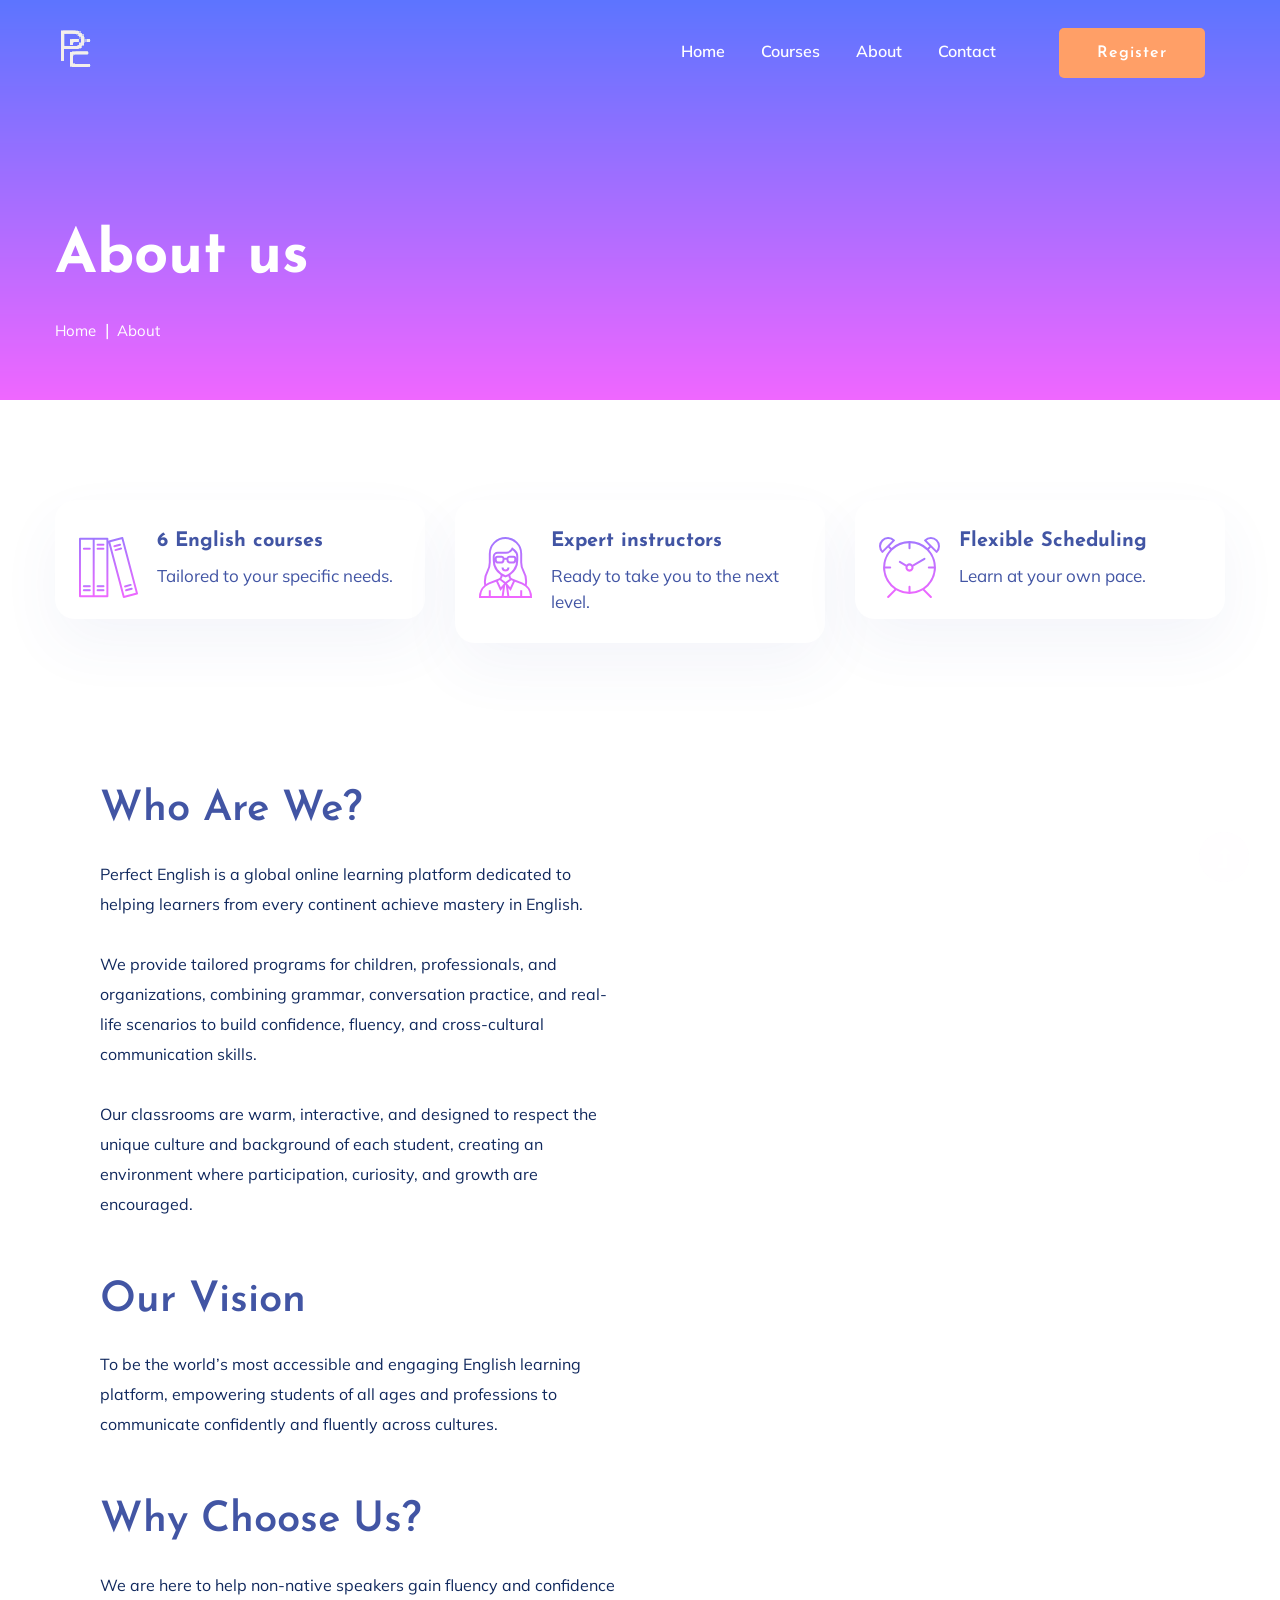
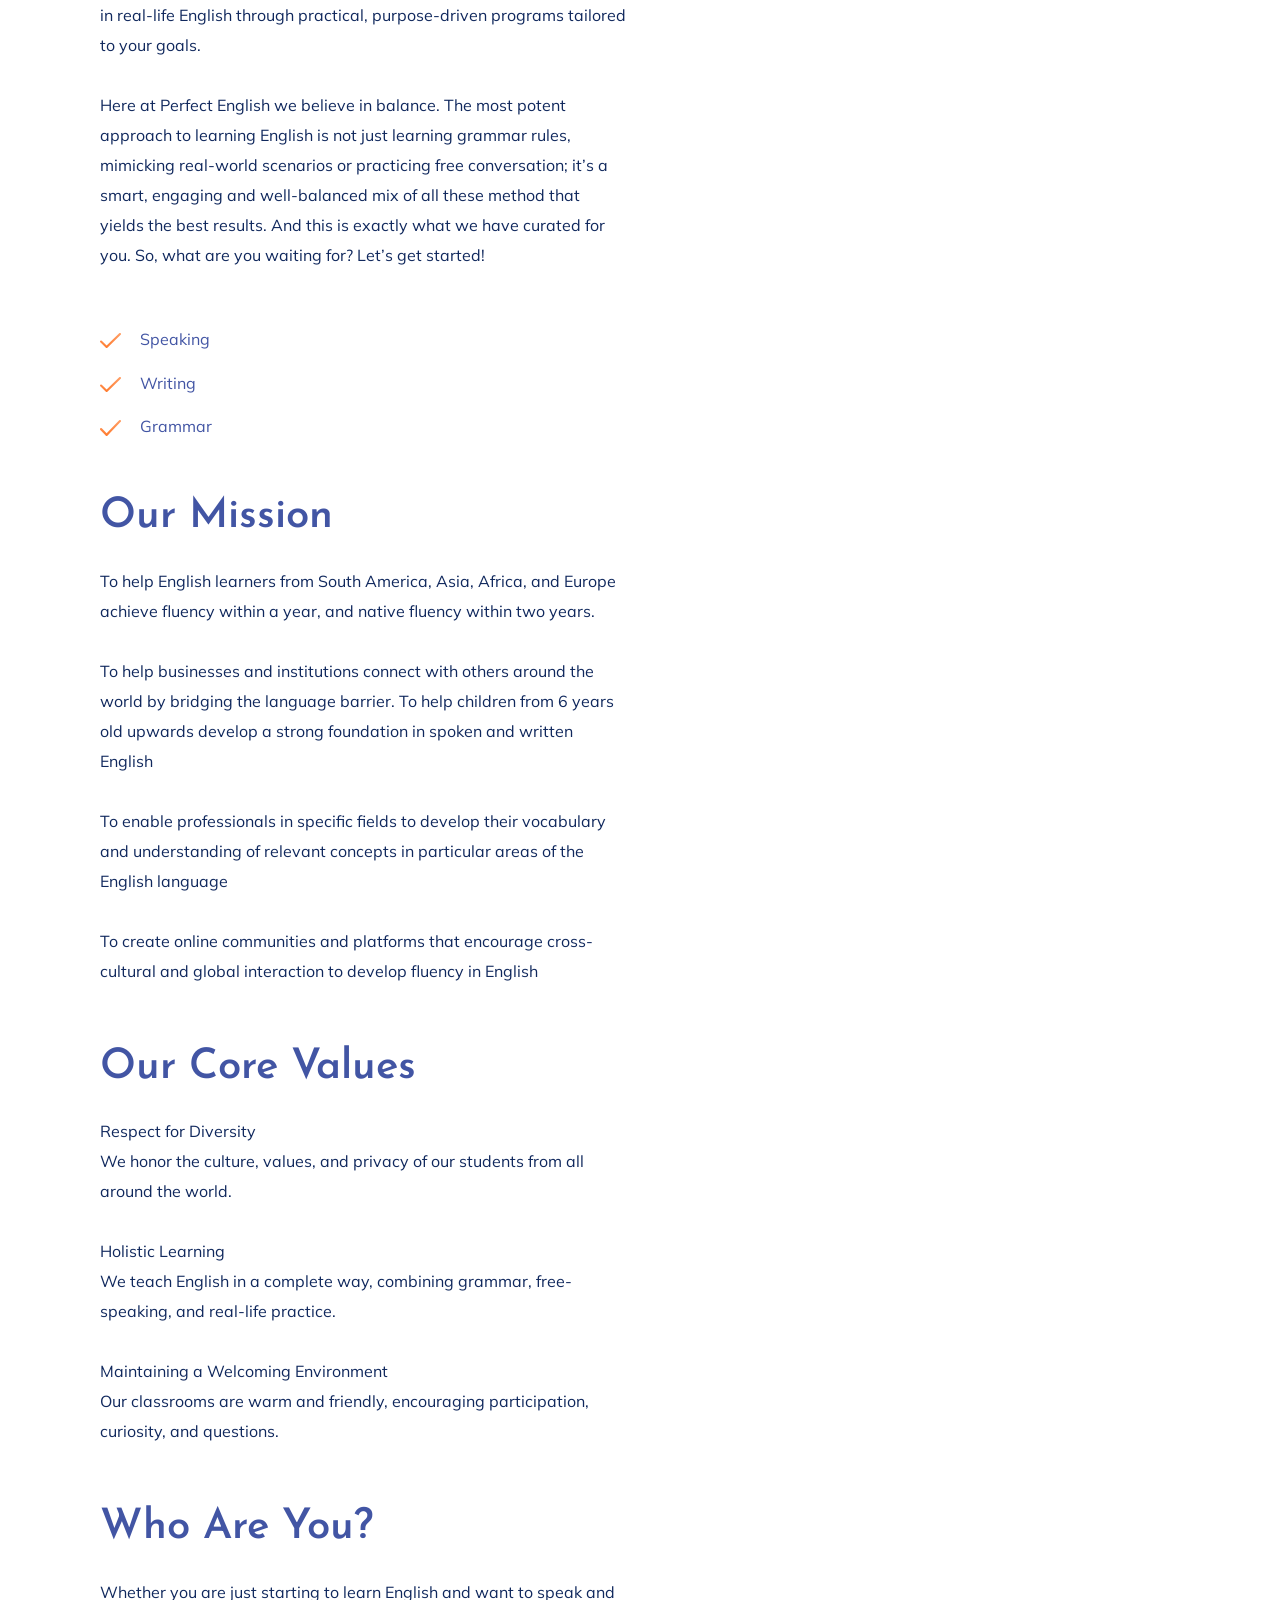
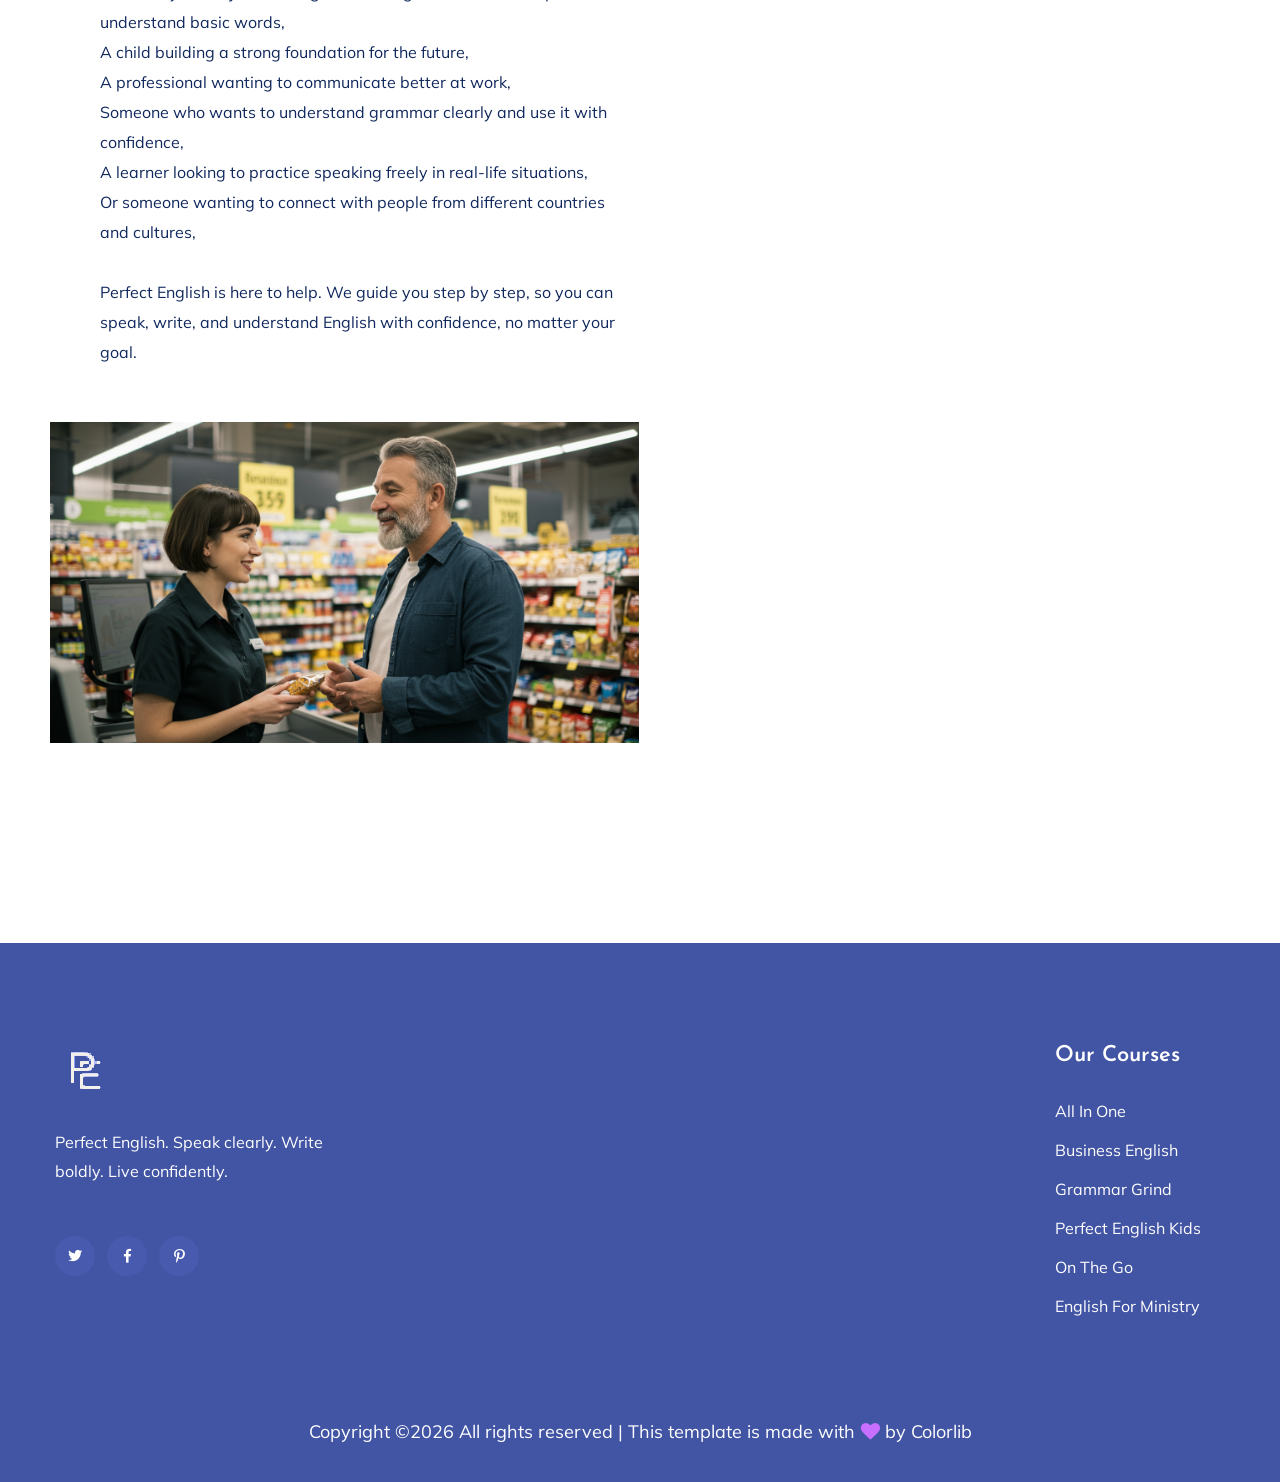
==== commit c73997f3: "Update register link" ====
--- a/about.html
+++ b/about.html
@@ -62,7 +62,7 @@
                                             <li><a href="about.html">About</a></li>
                                             <li><a href="contact.html">Contact</a></li>
                                             <!-- Button -->
-                                            <li class="button-header margin-left "><a href="/register.html" class="btn">Register</a></li>
+                                            <li class="button-header margin-left "><a href="register.html" class="btn">Register</a></li>
                                             <!-- <li class="button-header"><a href="login.html" class="btn btn3">Log in</a></li> -->
                                         </ul>
                                     </nav>
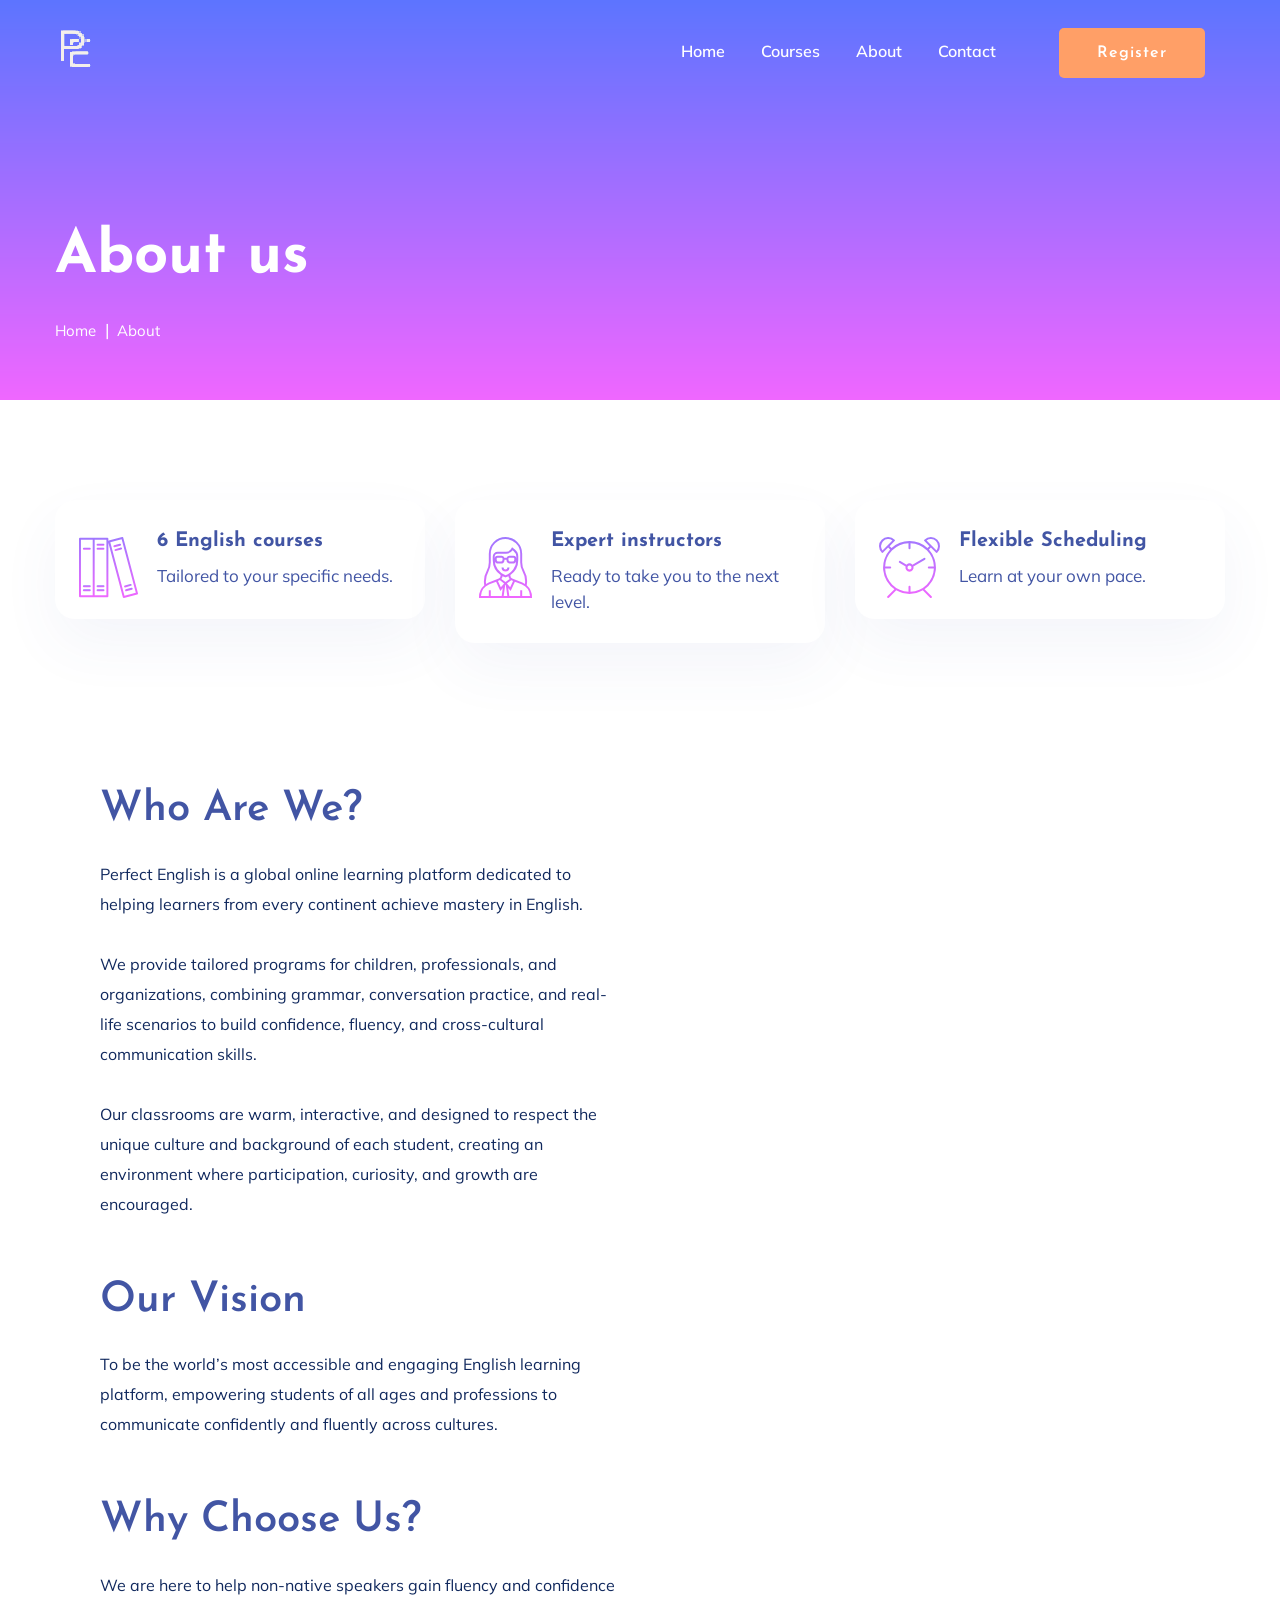
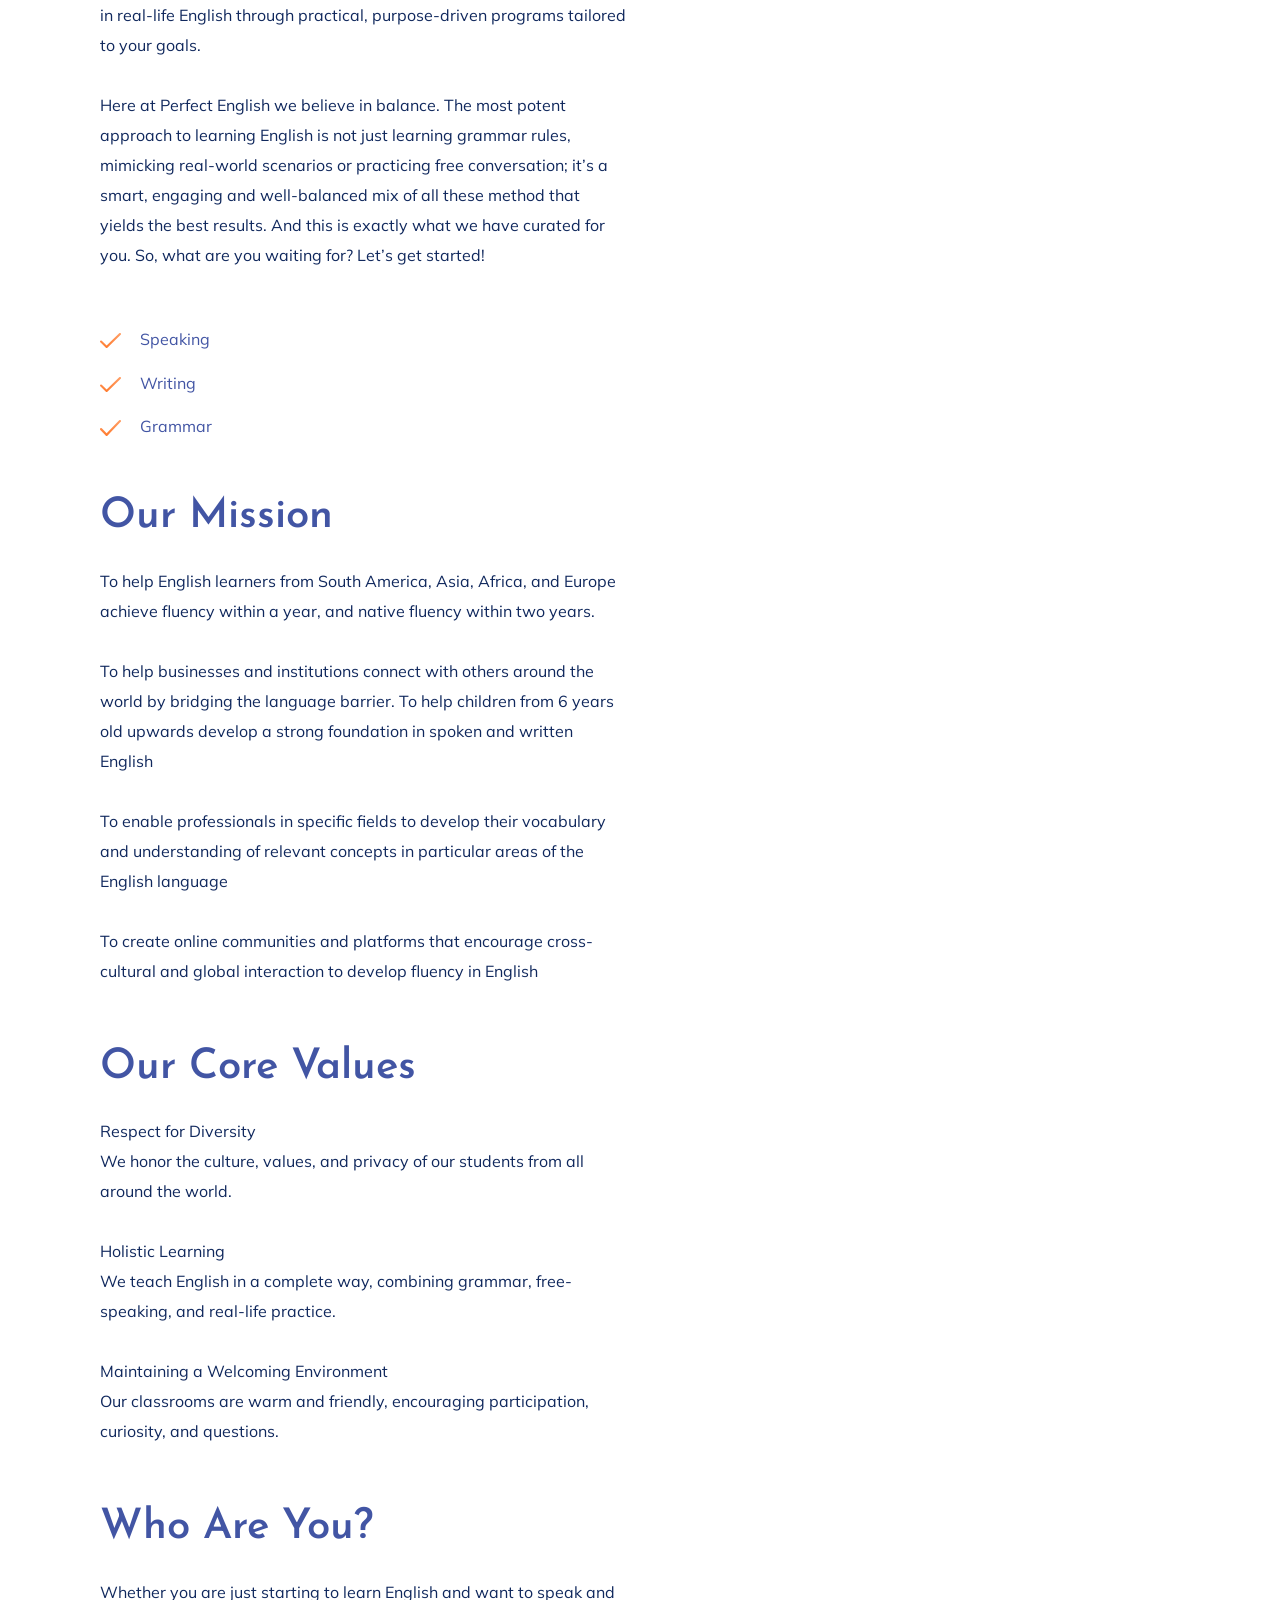
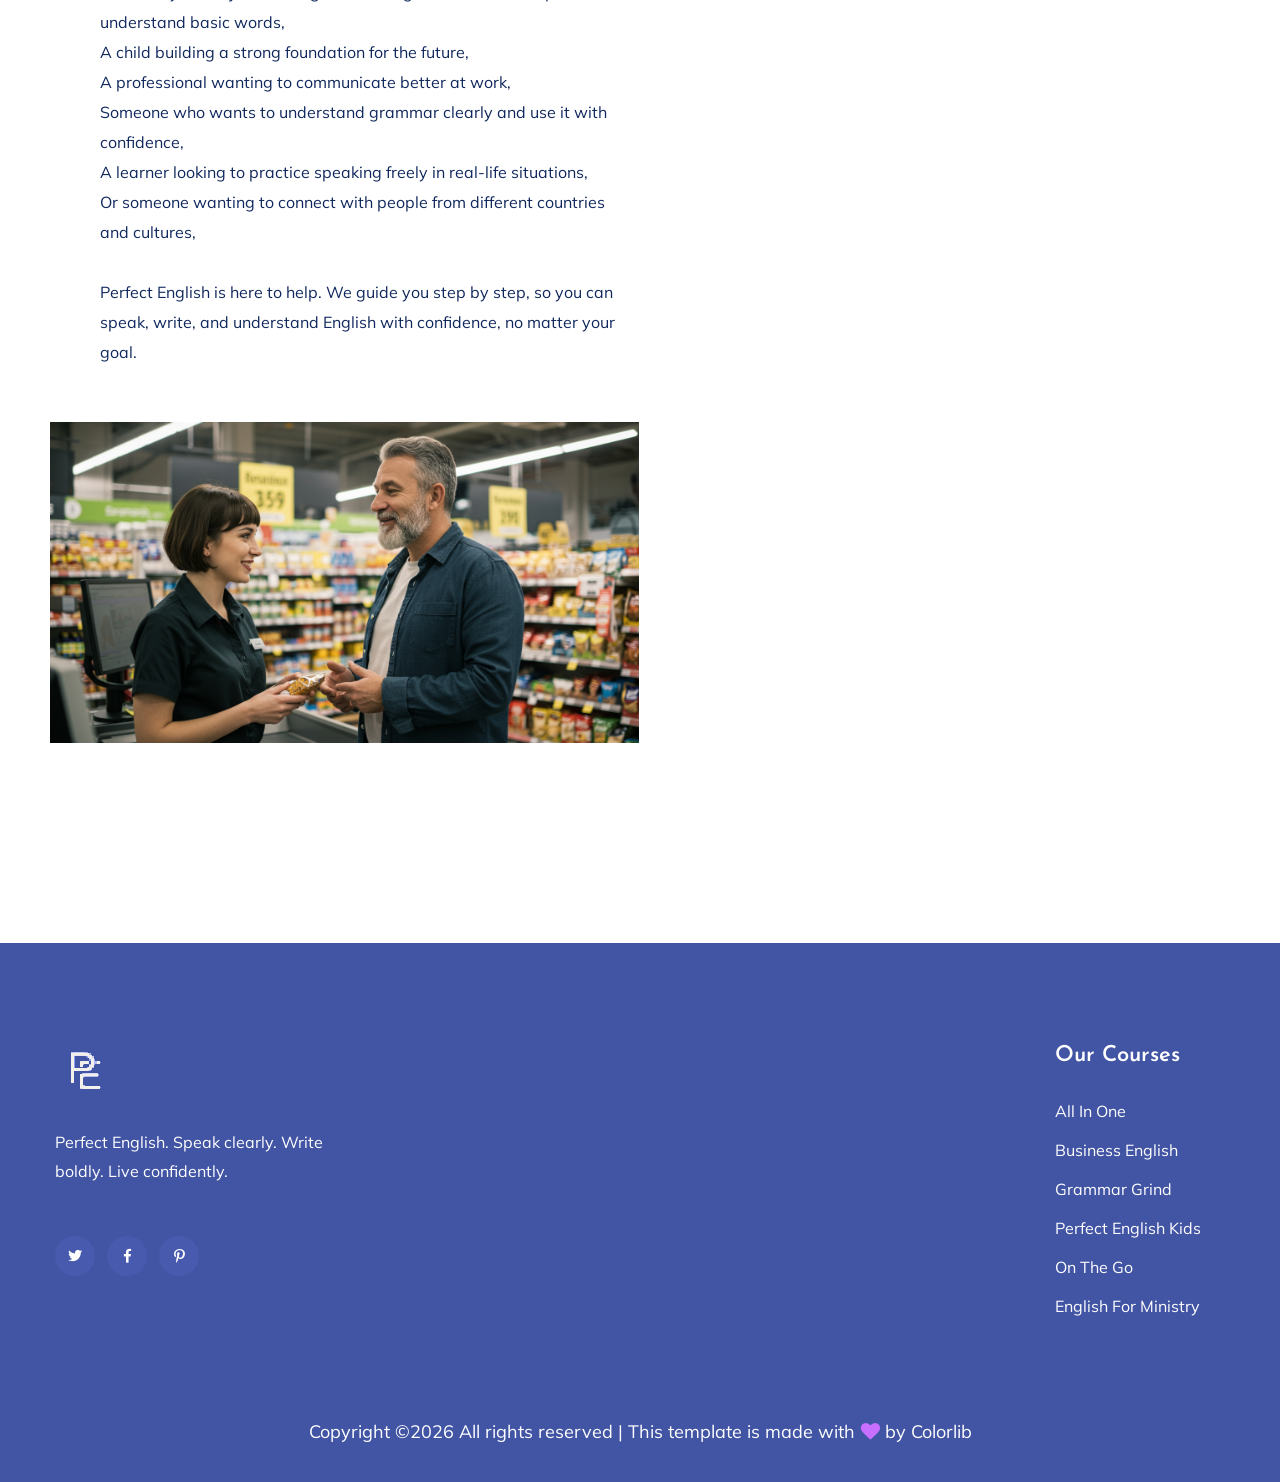
==== commit 20909aa9: "Update logos for all pages" ====
--- a/about.html
+++ b/about.html
@@ -33,7 +33,7 @@
             <div class="preloader-inner position-relative">
                 <div class="preloader-circle"></div>
                 <div class="preloader-img pere-text">
-                    <img src="assets/img/logo/PE purblue copy.png" alt="">
+                    <img src="assets/img/logo/PE white.png" alt="">
                 </div>
             </div>
         </div>
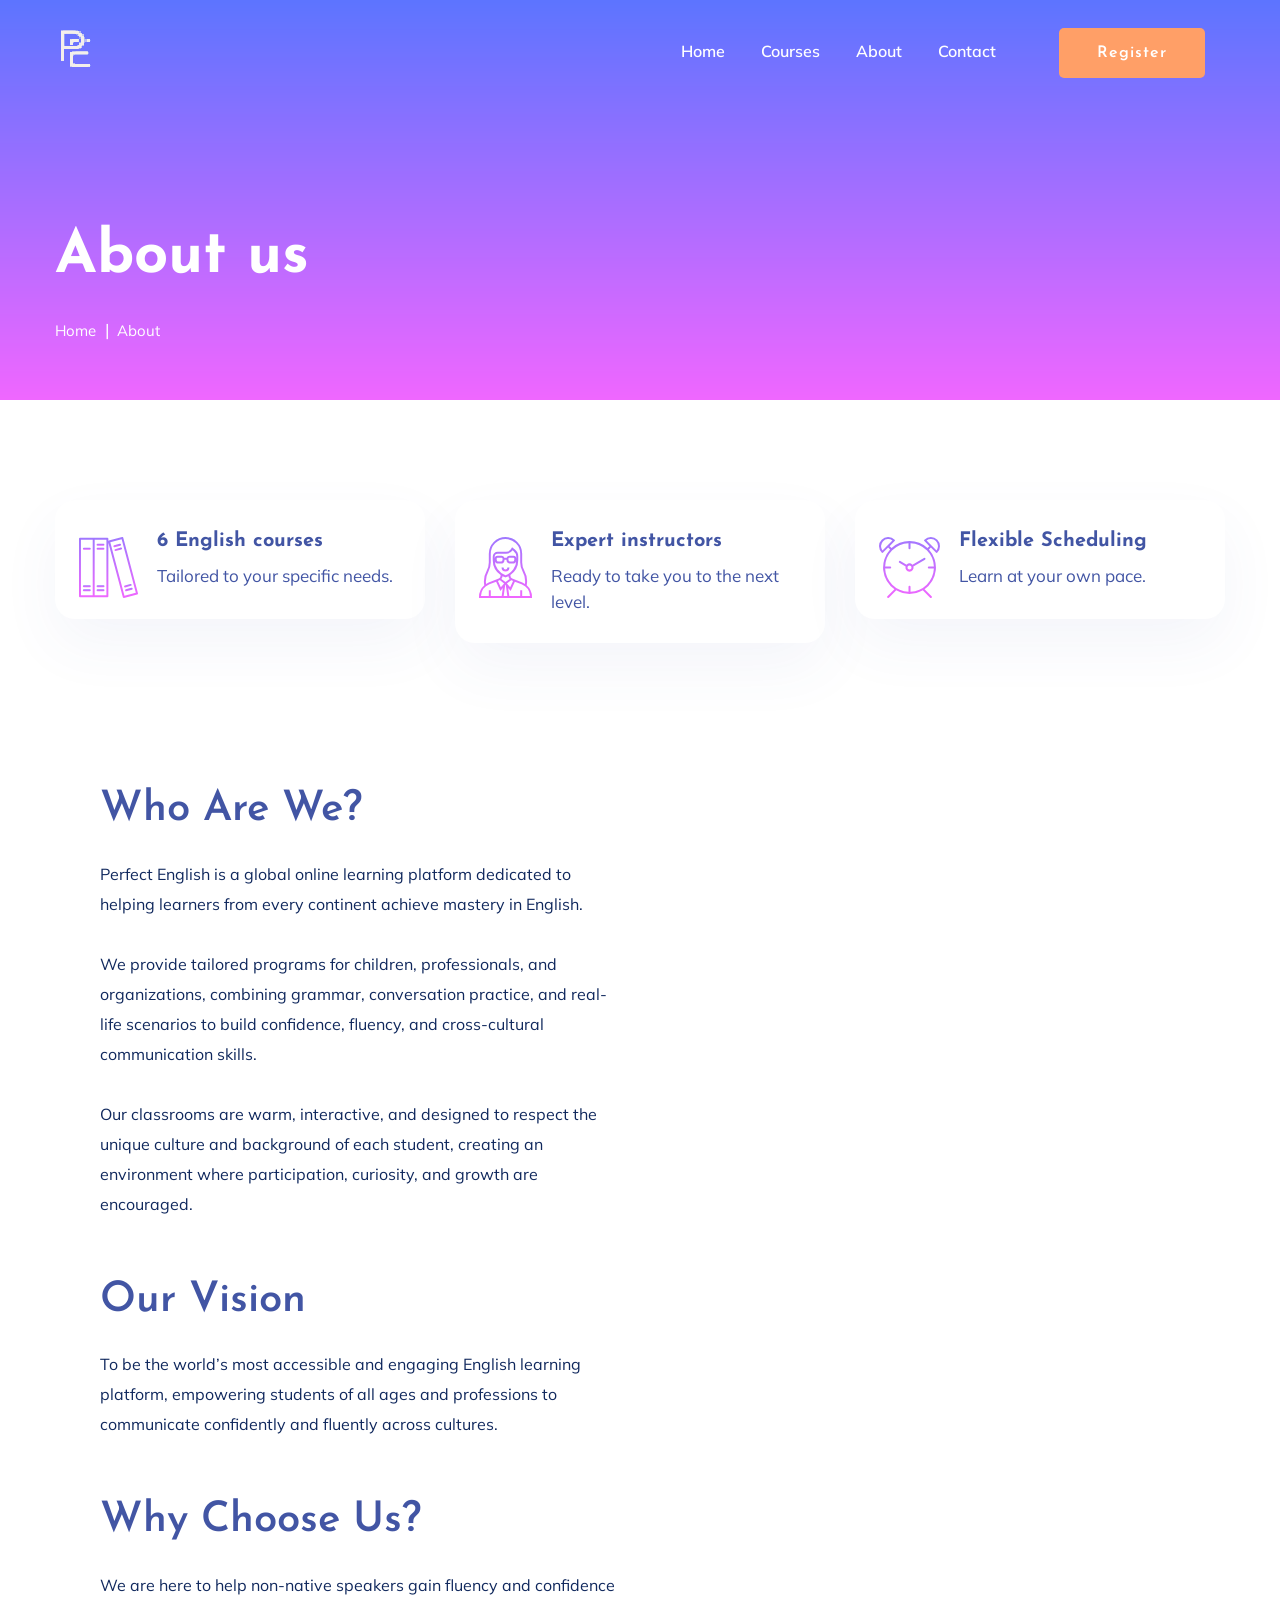
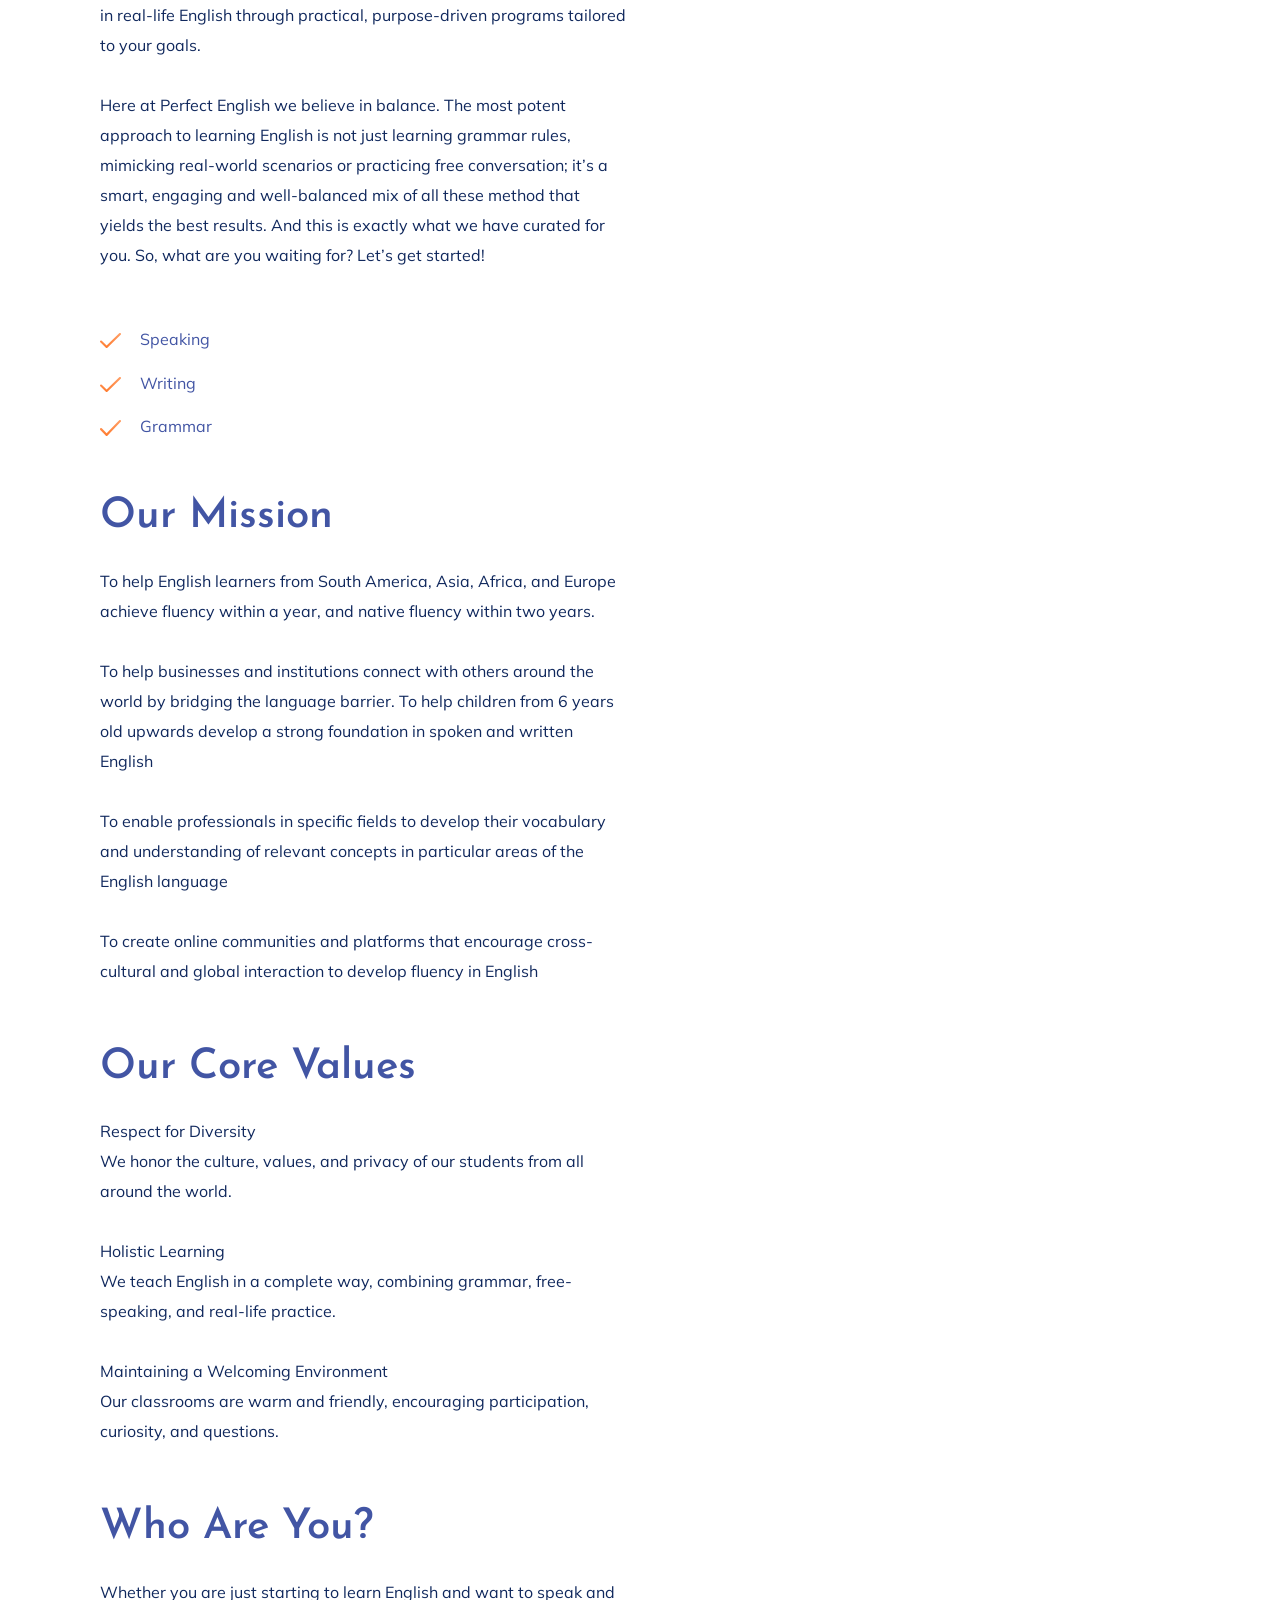
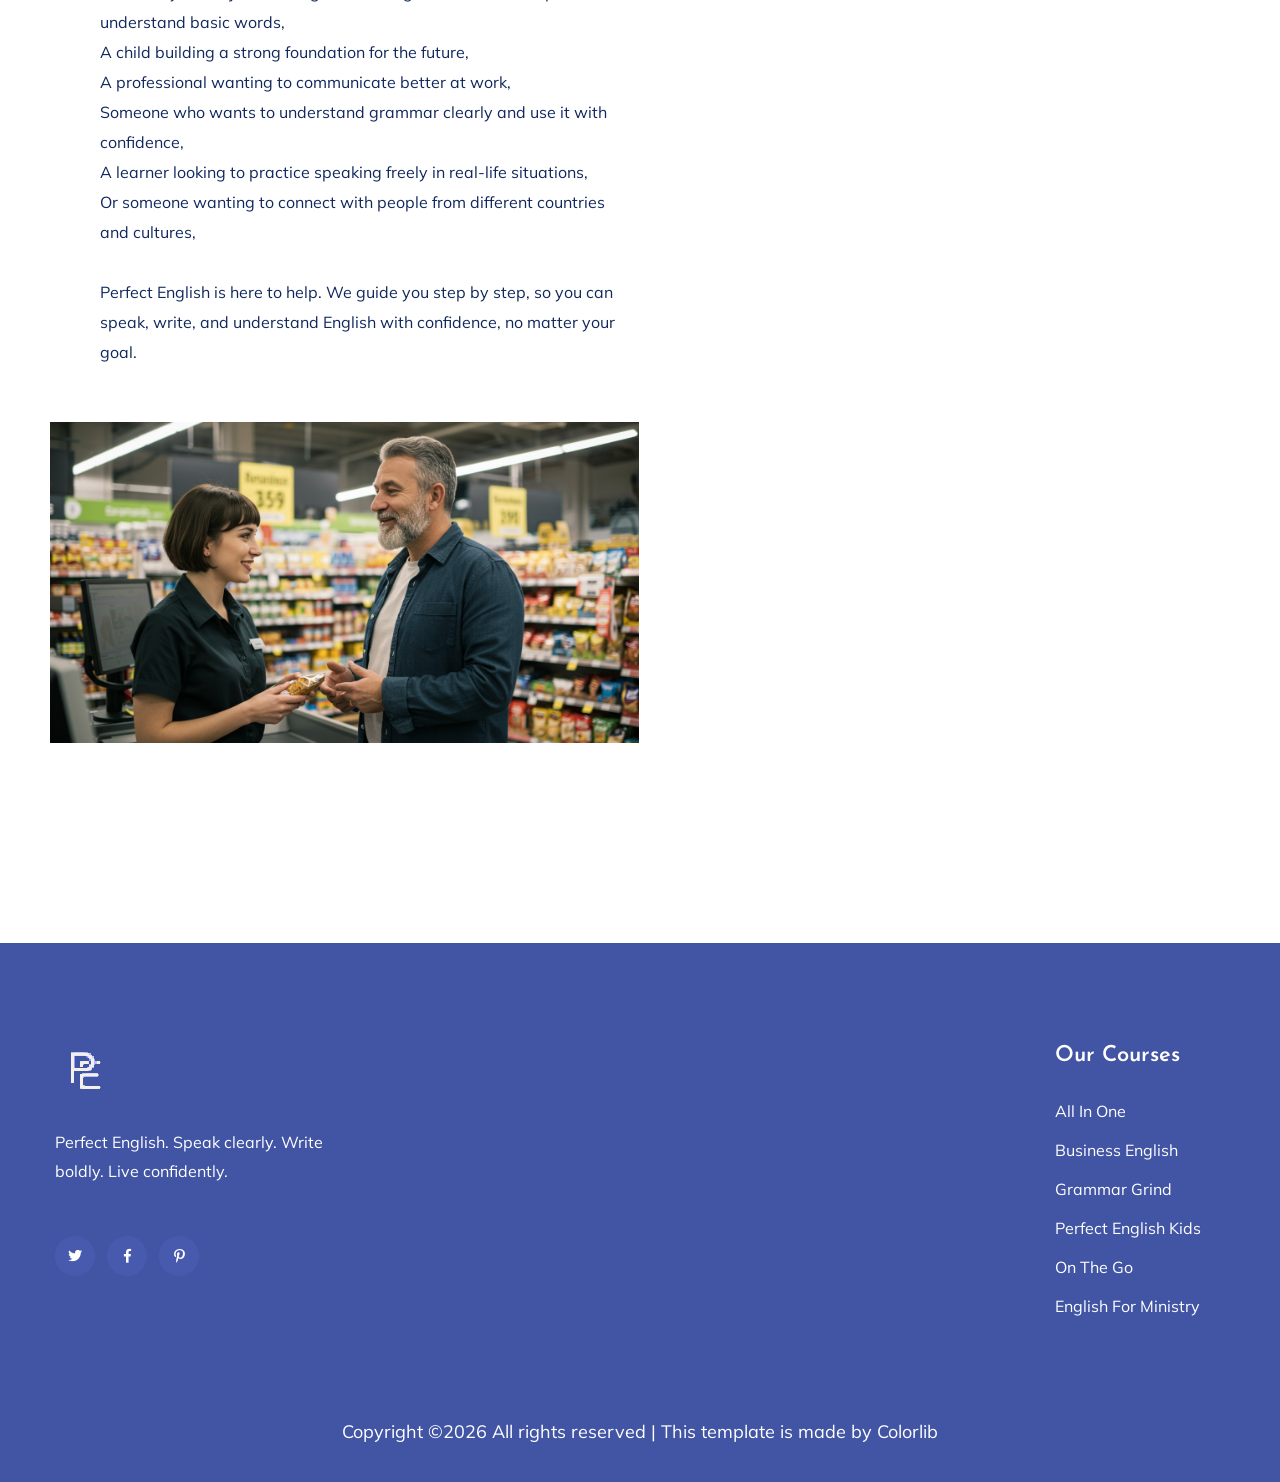
==== commit ae7f42f1: "Copyright" ====
--- a/about.html
+++ b/about.html
@@ -453,7 +453,7 @@
                            <div class="col-xl-12 ">
                                <div class="footer-copy-right text-center">
                                    <p><!-- Link back to Colorlib can't be removed. Template is licensed under CC BY 3.0. -->
-                                     Copyright &copy;<script>document.write(new Date().getFullYear());</script> All rights reserved | This template is made with <i class="fa fa-heart" aria-hidden="true"></i> by <a href="https://colorlib.com" target="_blank">Colorlib</a>
+                                     Copyright &copy;<script>document.write(new Date().getFullYear());</script> All rights reserved | This template is made by <a href="https://colorlib.com" target="_blank">Colorlib</a>
                                      <!-- Link back to Colorlib can't be removed. Template is licensed under CC BY 3.0. --></p>
                                  </div>
                              </div>
